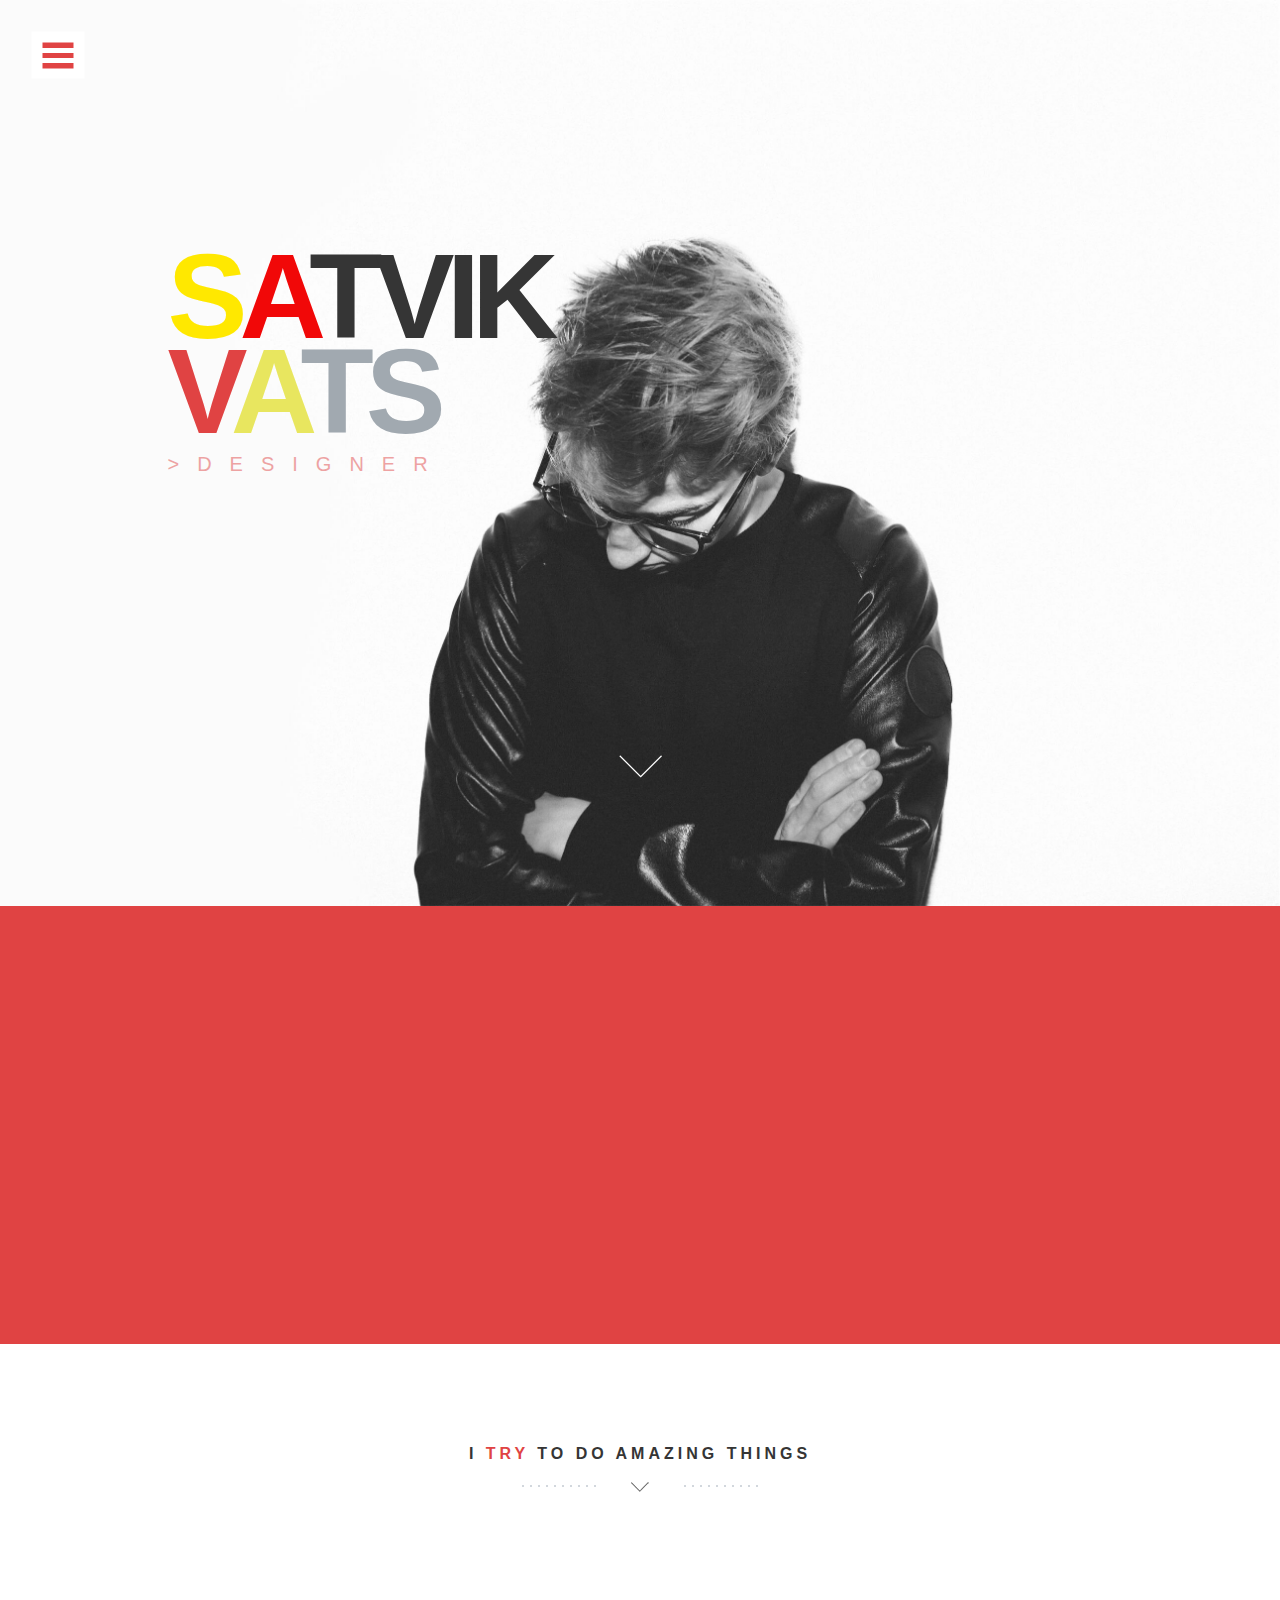
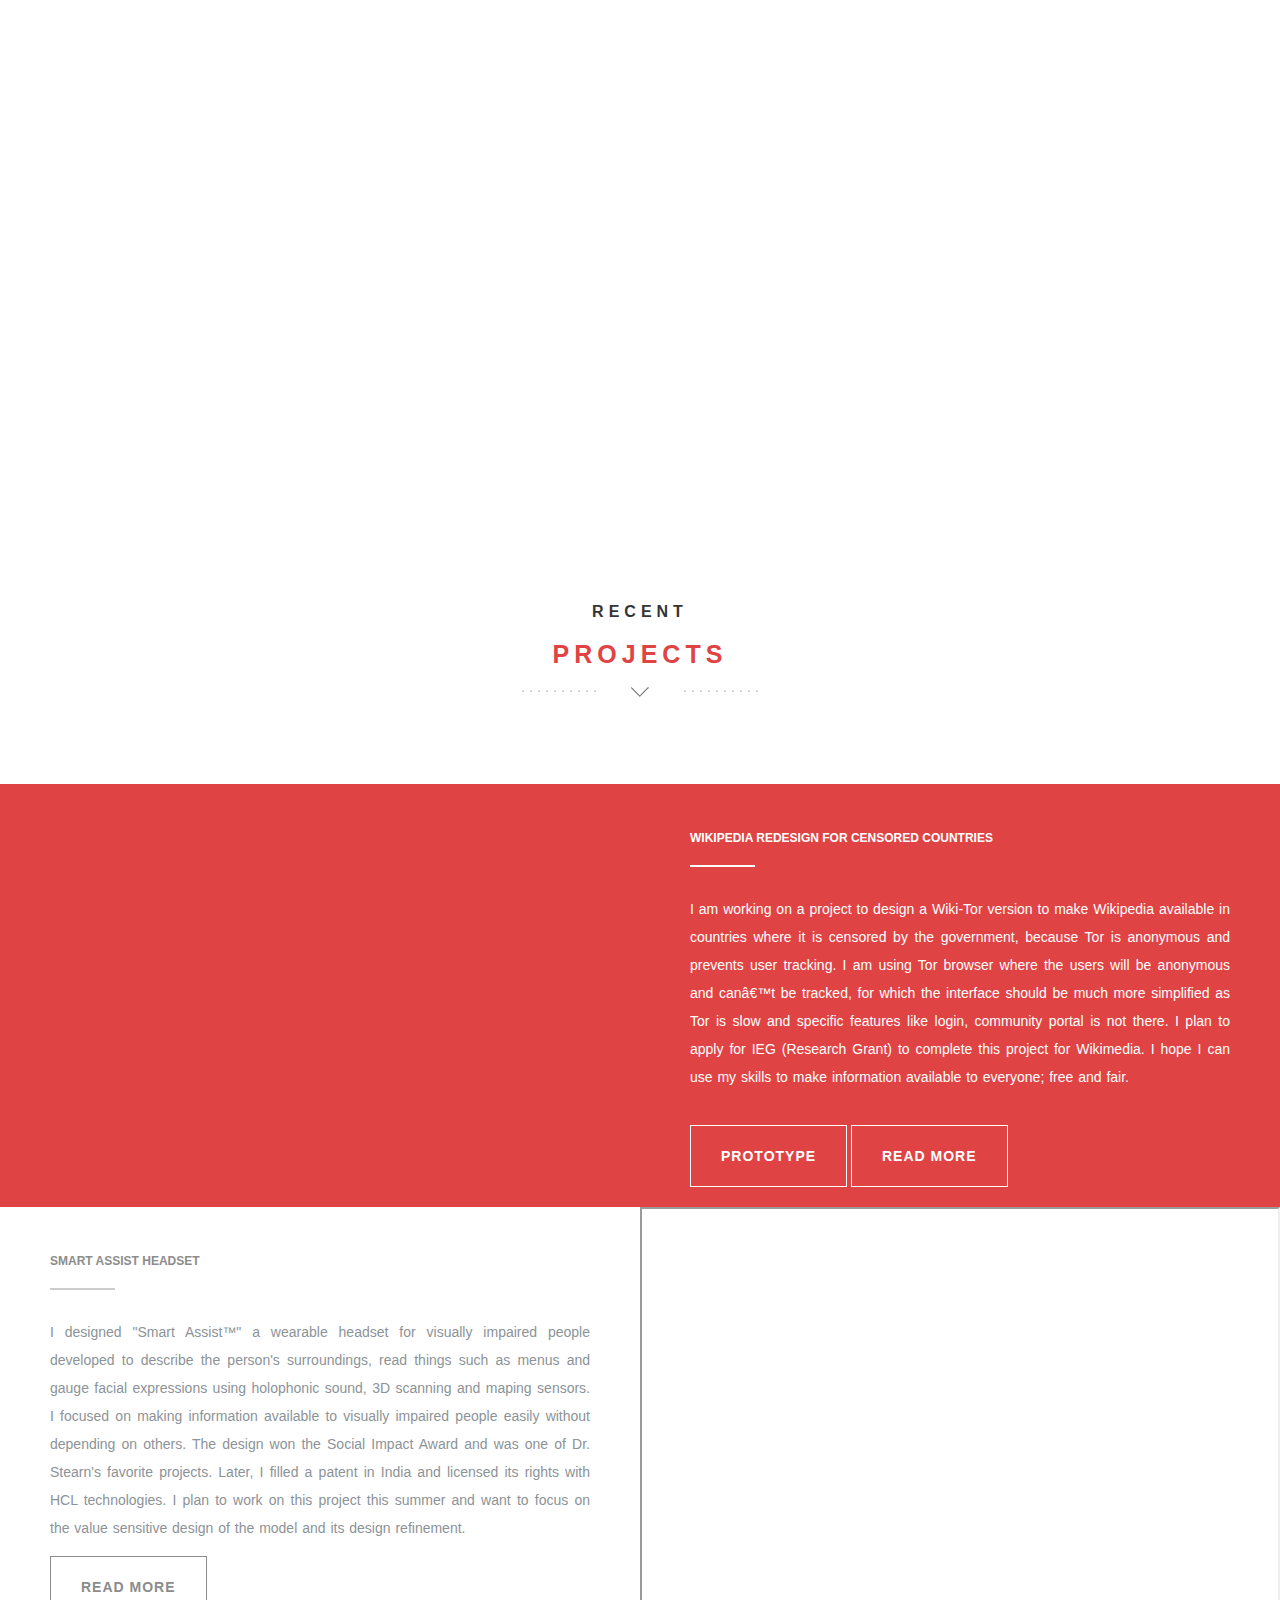
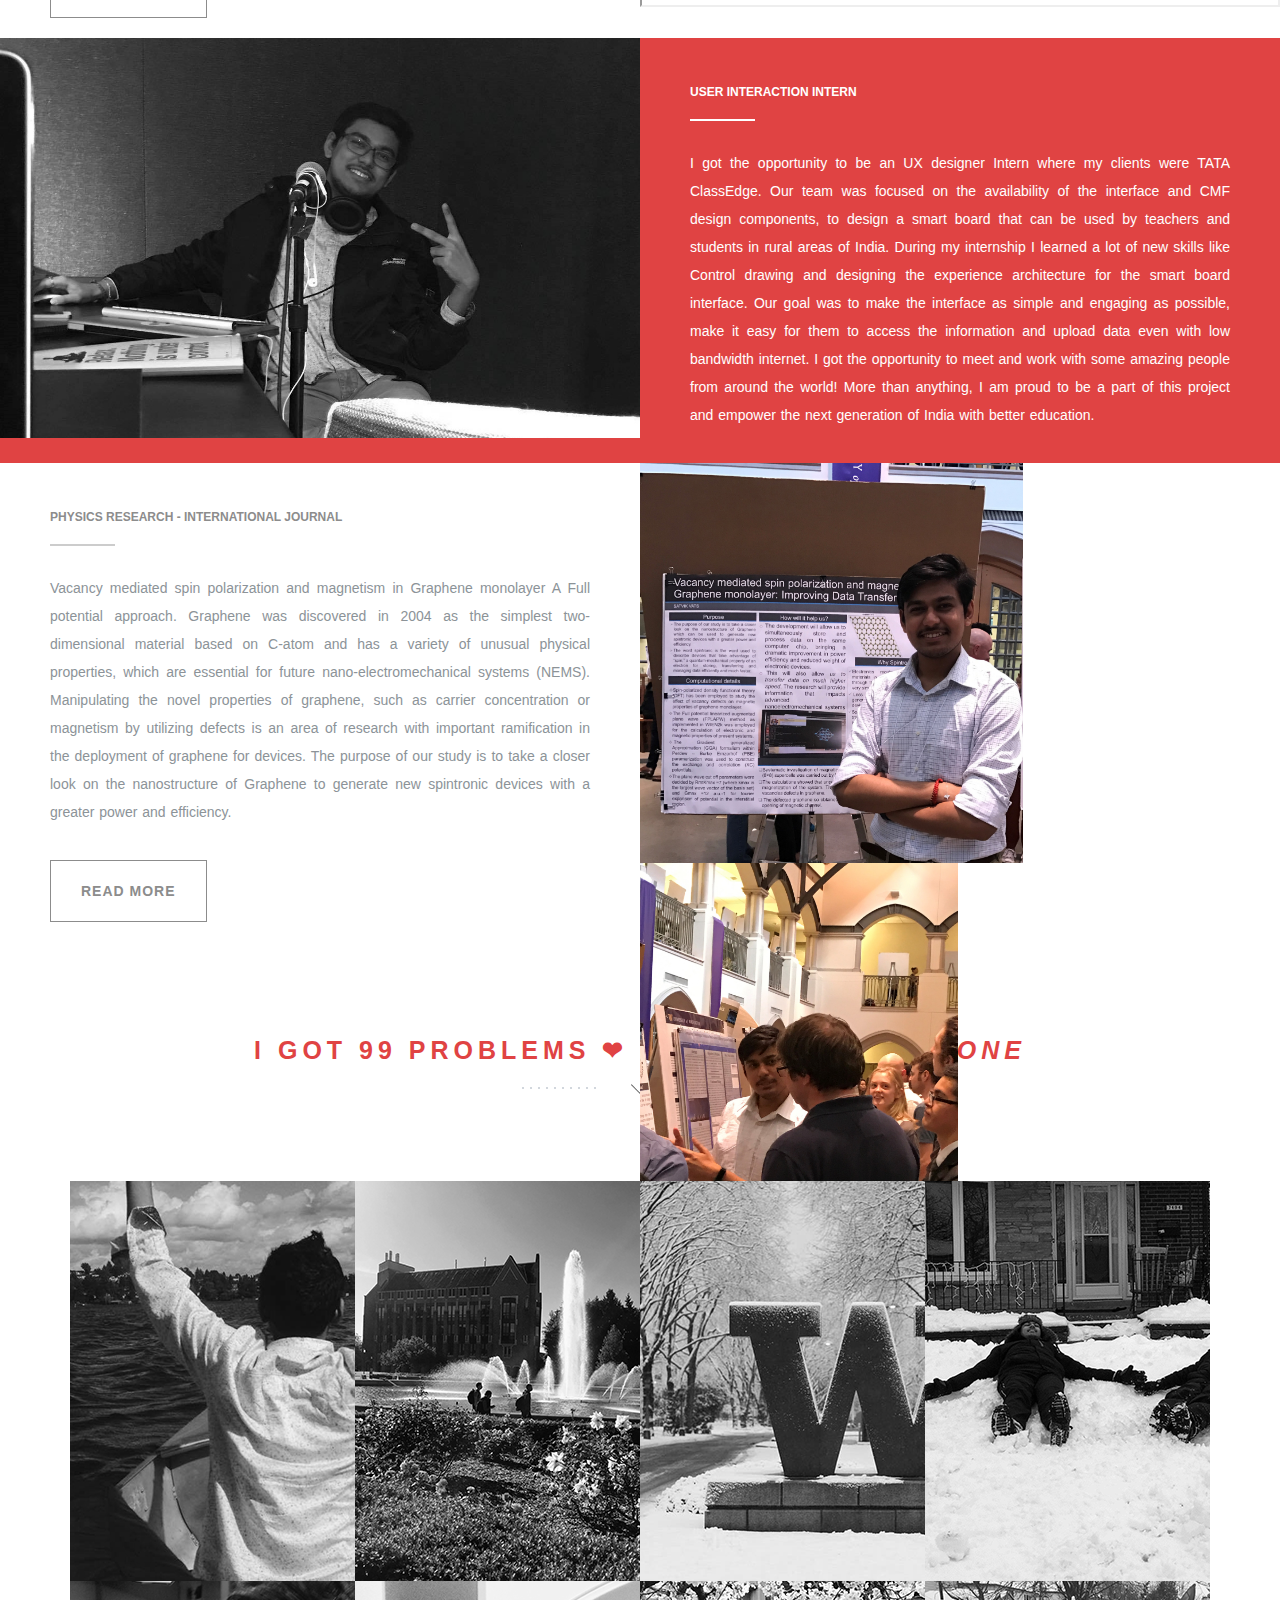
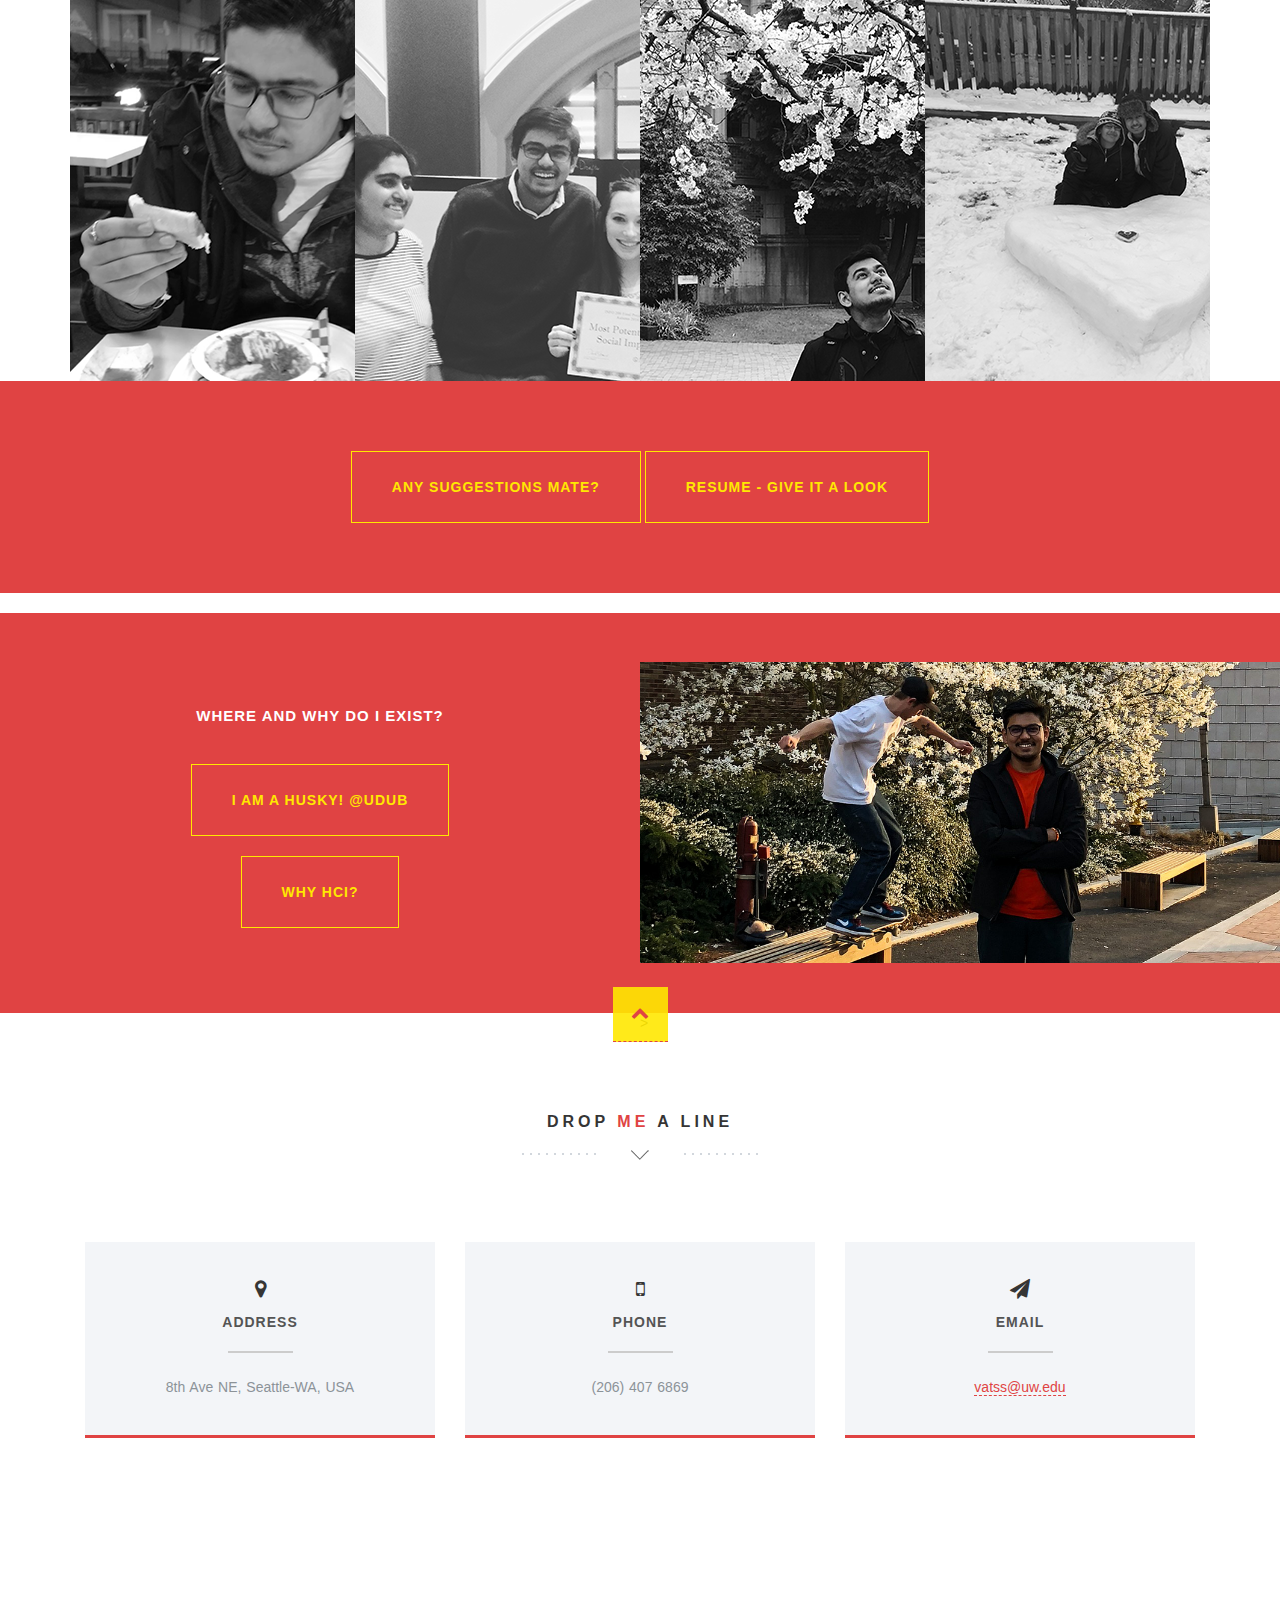
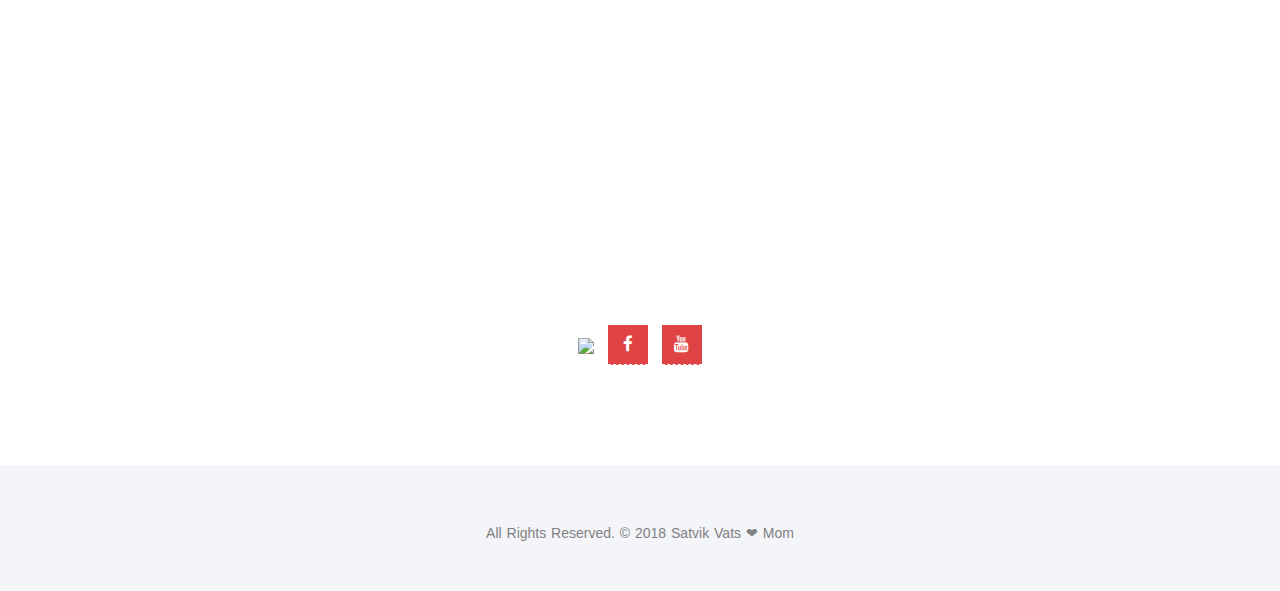
==== index.html @ e377a3a4 "Adding (1)" ====
﻿<!DOCTYPE html>
<html lang="en">
  <head>
    <meta charset="utf-8">
    <meta http-equiv="X-UA-Compatible" content="IE=edge">
    <meta name="viewport" content="width=device-width, initial-scale=1">
	<!-- Website Title -->
    <title>Satvik Vats :)</title>
    <!-- Bootstrap -->
    <link href="assets/bootstrap/css/bootstrap.min.css" rel="stylesheet">
	<!-- Font-Awesome -->
    <link href="assets/font-awesome/css/font-awesome.min.css" rel="stylesheet">
	<!-- Lightbox -->
	<link href="assets/lightbox/css/lightbox.css" rel="stylesheet">
    <!-- Text Rotator-->
	<link href="assets/textrotator/simpletextrotator.css" rel="stylesheet">
	<!-- FlexSlider -->
    <link href="assets/flexslider/flexslider.css" rel="stylesheet">
	<!-- Theme Style -->
    <link href="css/style.css" rel="stylesheet">
	<!-- Animations -->
    <link href="css/animate.css" rel="stylesheet">
	<!-- Custom Favicon -->
	 <link href="img/favicon.ico" rel="shortcut icon" type="image/x-icon" />
    <!-- HTML5 Shim and Respond.js IE8 support of HTML5 elements and media queries -->
    <!-- WARNING: Respond.js doesn't work if you view the page via file:// -->
    <!--[if lt IE 9]>
    <script src="assets/html5shiv/html5shiv.js"></script>
    <script src="assets/respond/respond.min.js"></script>
    <![endif]-->
  </head>
    <body id="top">

      <!-- ****************************** Preloader ************************** -->
      <div id="preloader"></div>


	  	<!-- ==========================
        HEADER SECTION 
        =========================== -->
        <header id="home">
		    <!-- creative menu -->
            <div class="container-fluid">
              <div class="row">
                <div class="menu-wrap">
				<nav class="menu">
				    <!-- Menu Links -->
					<div class="icon-list">
						<a href="index.html#home"><i class="fa fa-fw fa-home"></i><span>Home</span></a>
						<a href="index.html#about"><i class="fa fa-fw fa-quote-left"></i><span>About</span></a>
						<a href="index.html#service"><i class="fa fa-fw fa-picture-o"></i><span>Portfolio</span></a>
						<a href="index.html#portfolio"><i class="fa fa-fw fa-globe"></i><span>Connect</span></a>
						<a href="https://bigfeed.wordpress.com/"><i class="fa fa-fw fa-rss"></i><span>Blog</span></a>
						<a href="index.html#contact"><i class="fa fa-fw fa-envelope-o"></i><span>Contact</span></a>
					</div>
				</nav>
			    </div>
			    <button class="menu-button" id="open-button"></button><!-- menu button -->
              </div><!--/row-->
            </div><!--/container-->
		  <!-- Header Image -->
          <section class="hero" id="hero">
            <div class="container">
			  <!-- Slider Button (don't edit!)-->
              <div class="row">
                <div class="col-md-12 text-right navicon">
                  <a id="nav-toggle" class="nav_slide_button" href="index.html#"><span></span></a>
                </div>
              </div>
			  <!-- HEADER HEADLINE -->
              <div class="row">
                <div class="col-md-8 col-md-offset-1 inner">
                  <h1 class="animated fadeInDown">
                    <span style="color:#FFE800">s</span><span style="color:#F10808;">A</span>tvik<br/>
                    <span><span style="color:#E04343;">v</span><span style="color:#E8E65F">a</span>ts</span>
                  </h1><!-- Title -->
                  <h3 class="animated fadeInUp delay-05s"><span class="rotate">>Designer, researcher, Developer, story teller,Innovator<</span></h3><!-- Text Rotator -->
                </div>
              </div>
			  <!-- Learn More Button -->
              <div class="row">
                <div class="col-md-6 col-md-offset-3 text-center">
                  <a href="index.html#about" class="scrollto wow fadeInUp delay-5s ">
                  <p>&nbsp;&nbsp;</p>
                  <p><br>
                  </p>
                  <p class="scrollto--arrow"><img src="img/scroll-down.png" alt="scroll down arrow"></p>
			        </a>
                </div>
              </div>
            </div>
          </section>
		  <!-- Header Image End -->
        </header>
		<!-- ==========================
        HEADER SECTION END  
        =========================== -->
		
		
		
		
		<!-- ==========================
        ABOUT SECTION  
        =========================== -->
        <section class="intro text-center section-padding color-bg" id="about">
          <div class="container">
		    <!-- WELCOME TEXT -->
            <div class="row">
              <div class="col-md-8 col-md-offset-2 wp1 col-lg-10 col-lg-offset-1">
                <h1 class="arrow">A little <span>about</span> me</h1><!-- Headline -->
				<!-- about / welcome text -->
				<p>Woo! I am a Sophomore at University Of Washington, Seattle. 
				  Five years down the line I see myself as an Innovator, entrepreneur and a popularizer of Science. 
				  I love listening to music and playing some badmintton (I am pretty good at it). I love to do team research, I have been part of many researches, out of which one of them got published in an International Journal. I am always in for intellectual discussions and would love to connect with people having similar or diverse interests. This site showcases some of my work.<br>
				  <strong> I love what I do </strong><em>and that makes all the difference!</em></p>
              </div>
            </div>
          </div>
        </section>




<!-- ==========================
        SERVICE SECTION 
        =========================== -->
        <section class="features text-center section-padding" id="service">
          <div class="container">
        <!-- Headline -->
            <div class="row">
              <div class="col-md-12">
                <h1 class="arrow">I <span>try</span> to do amazing things</h1>
              </div>
            </div>
            <div class="row">
              <div class="col-md-12">
          <div class="services">
          <!-- Service Box 1 -->
                  <div class="col-md-4 wp2 item">
                    <div class="icon">
                      <i class="fa fa-camera"></i><!-- Icon -->
                    </div>
                    <h2>Video making</h2><!-- Title -->
                    <p>Video Prototyping can be a very powerful tool to communicate a design. I have had multiple opportunities where I had to make a design video prototype, and have always helped me refine my design to my audience. Great skill to have.  
                    </p><!-- Description -->
                  </div>
          <!-- Service Box 2 -->
                  <div class="col-md-4 wp2 item delay-05s">
                    <div class="icon">
                      <i class="fa fa-desktop"></i><!-- Icon -->
                    </div>
                    <h2>UX Designer</h2><!-- Title -->
                    <p>Uff I just love what I do! Finding design solutions to problems using user research, testing and brainstroming thrills me! I am always excited to learn, from solving Wikipedia censorship to navigation for blinds using holophonic sounds, never felt better! </p><!-- Description -->
                  </div>
          <!-- Service Box 3 -->
                  <div class="col-md-4 wp2 item delay-1s">
                    <div class="icon">
                      <i class="fa fa-cubes"></i><!-- Icon -->
                    </div>
                    <h2>Design Integration </h2><!-- Title -->
                    <p align="justify">Design is a great tool to impact people. How use of A.I., deep learning and 3D printing with design can make earth a better place to live, facinates me! I want to learn more about these and shorten the list of problems I want to solve before dying.</p><!-- Description -->
                  </div>
          </div>
                  <div class="clearfix"></div>
              </div>
            </div>
          </div>
        </section>

		 
	  <section class="swag text-center">
          <div class="container">
		    <!-- Headline -->
            <div class="row">
              <h1 class="arrow">
                Recent <span>Projects</span>
              </h1>
            </div>
          </div>
    </section>



		<div class="container-fluid">
		    <!-- Project 1 -->
			<div  class="row color-bg">
				<div class="col-md-6 nopadding features-intro-img">
					<div class="about-image" ><video muted loop  autoplay  height="100%" > <source src="img/wiki.mp4" type="video/mp4"></video></div><!-- about image 1 -->
				</div>
				<div class="col-md-6 about-text">
					<h6>Wikipedia Redesign for censored countries </h6><!-- headline-->
					<p align="justify">I am working on a project to design a Wiki-Tor version to make Wikipedia available in countries where it is censored by the government, because Tor is anonymous and prevents user tracking. I am using Tor browser where the users will be anonymous and canâ€™t be tracked, for which the interface should be much more simplified as Tor is slow and specific features like login, community portal is not there. I plan to apply for IEG (Research Grant) to complete this project for Wikimedia. I hope I can use my skills to make information available to everyone; free and fair.</p><br><!-- About Text 1 -->
					<a href="wikitor/main page.html" class="weight-outline-btn">Prototype</a> 
					<a href="https://drive.google.com/drive/folders/1TGAlTGHDCZCaHjWi55ymCuBRqAaMczJ_?usp=sharing" class="weight-outline-btn">Read more</a><!-- read more button  -->			
				</div>
			</div>
			<!-- Project 2 -->
			<div class="row">
				<div class="col-md-6 about-text">
					<h6>Smart Assist Headset</h6><!-- Headline -->
					<p align="justify">I designed "Smart Assist™" a wearable headset for visually impaired people developed to describe the person's surroundings, read things such as menus and gauge facial expressions using holophonic sound, 3D scanning and maping sensors. I focused on making information available to visually impaired people easily without depending on others. The design won the Social Impact Award and was one of Dr. Stearn's favorite projects. Later, I filled a patent in India and licensed its rights with HCL technologies. I plan to work on this project this summer and want to focus on the value sensitive design of the model and its design refinement.</p>
					<!-- About Text 2 -->
					<a href="https://drive.google.com/drive/folders/19-2X5JiO1RwKEji4U82kMpAUZ-63HHlb?usp=sharing" class="weight-outline-btn">Read more</a>	<!-- read more button  -->				
				</div>
				<div class="col-md-6 nopadding features-intro-img">
					<div class="about-image" ><iframe seamless src="https://drive.google.com/file/d/0B8bHkvUaVtX4N2FjeWpDbnJaUWM/preview" height="100%" width="100%"></iframe></div><!-- about image 2 -->
				</div>
			</div>
			<!-- Project 3 -->
			<div class="row color-bg">
				<div class="col-md-6 nopadding features-intro-img">
					<div class="about-image" style="background-image:url(img/intern.jpg)"></div><!-- about image 3 -->
				</div>
				<div class="col-md-6 about-text">
					<h6>User interaction Intern </h6><!-- Headline-->
					<p align="justify">I got the opportunity to be an UX designer Intern where my clients were TATA ClassEdge. Our team was focused on the availability of the interface and CMF design components, to design a smart board that can be used by teachers and students in rural areas of India. During my internship I learned a lot of new skills like Control drawing and designing the experience architecture for the smart board interface. Our goal was to make the interface as simple and engaging as possible, make it easy for them to access the information and upload data even with low bandwidth internet. I got the opportunity to meet and work with some amazing people from around the world! More than anything, I am proud to be a part of this project and empower the next generation of India with better education. </p><!-- About Text 3 -->
				</div>
			</div>
			<!-- Project 4--> 
			<div class="row">
				<div class="col-md-6 about-text">
					<h6>Physics research - international journal</h6><!-- Headline-->
					<p align="justify">Vacancy mediated spin polarization and magnetism in Graphene monolayer A Full potential approach. Graphene was discovered in 2004 as the simplest
						two-dimensional material based on C-atom and has a variety of unusual physical properties, which are essential for future nano-electromechanical systems (NEMS). Manipulating the novel properties of graphene, such as carrier concentration or magnetism by utilizing defects is an area of research with important ramification in the deployment of graphene for devices. The purpose of our study is to take a closer look on the nanostructure of Graphene to generate new spintronic devices with a greater power and efficiency. </p><br><!-- About Text 2 -->
					<a href="http://appslett.com/Abstract.aspx?ArticleId=46" class="weight-outline-btn">Read more</a>	<!-- read more button  -->				
				</div>
				<div class="col-md-6 nopadding features-intro-img">
					<div class="about-image" ><img src="img/research1.jpg" height="100%" ><img src="img/research2.jpg" height="100%" ></div>
					<!-- about image 2 -->
				</div>
			</div>	
		</div>
		<!-- ==========================
        ABOUT SECTION END
        =========================== -->	

		
		
		
		<!-- ==========================
        PORTFOLIO SECTION
    =========================== -->
        <section class="swag text-center" id="portfolio">
          <div class="container">
		    <!-- Headline -->
            <div class="row">
              <h1 class="arrow">
			    <span><strong>  I got 99 Problems ❤</strong><em> but design ain't one</em></span>
              </h1>
            </div>
          </div>
        </section>

        <div class="container">
          <div class="row row-offset-0">
  				 
          <!-- PORTFOLIO ITEM 1 -->
          <div class="col-md-3 col-sm-6">
              <div class="overlay-effect effects clearfix">
                  <div class="img">
                      <a href="img/portfolio/satvik lake.jpg" data-lightbox="roadtrip" title="Life is too beautiful to waste on sleeping"><img class="grayscale" src="img/portfolio/satvik lake small.png" alt="Portfolio Item"  ></a>
                  </div>
              </div>
          </div>
  	    <!-- PORTFOLIO ITEM END -->
  	
  	    <!-- PORTFOLIO ITEM 2 -->
          <div class="col-md-3 col-sm-6">
              <div class="overlay-effect effects clearfix">
                  <div class="img">
                      <a href="img/portfolio/portfolio-02-large.jpg" data-lightbox="roadtrip" title="UW - Drumheller fountain"><img class="grayscale" src="img/portfolio/portfolio-02-thumbnail.png" alt="Portfolio Item"></a>
                  </div>
              </div>
          </div>
  	    <!-- PORTFOLIO ITEM END -->
  					
  		<!-- PORTFOLIO ITEM 3 -->
          <div class="col-md-3 col-sm-6">
              <div class="overlay-effect effects clearfix">
                  <div class="img">
                      <a href="img/portfolio/W.jpg" data-lightbox="roadtrip" title="University Of Washington, Seattle"><img class="grayscale" src="img/portfolio/W thumb.png" alt="Portfolio Item"></a>
                  </div>
              </div>
          </div>
  	    <!-- PORTFOLIO ITEM END -->
  					
  		<!-- PORTFOLIO ITEM 4 -->
          <div class="col-md-3 col-sm-6 ">
              <div class="overlay-effect effects clearfix">
                  <div class="img">
                      <a href="img/portfolio/canada animation.gif" data-lightbox="roadtrip" title="My cousin brother is way cool than Toronto!"><img class="grayscale" src="img/portfolio/canada animation.png" alt="Portfolio Item"></a>
                  </div>
              </div>
          </div>
  	    <!-- PORTFOLIO ITEM END -->
  	             
          <!-- PORTFOLIO ITEM 5 -->
          <div class="col-md-3 col-sm-6 ">
              <div class="overlay-effect effects clearfix">
                  <div class="img">
                      <a href="img/portfolio/chaat house.gif" data-lightbox="roadtrip" title="Love food ❤"><img class="grayscale" src="img/portfolio/chaat house thumb.png" alt="Portfolio Item"></a>
                  </div>
              </div>
          </div>
  	    <!-- PORTFOLIO ITEM END -->
  	
  	    <!-- PORTFOLIO ITEM 6 -->
          <div class="col-md-3 col-sm-6">
              <div class="overlay-effect effects clearfix">
                  <div class="img">
                      <a href="img/portfolio/team info.JPG" data-lightbox="roadtrip" title="Great pitch we made - and we Won; of course!"><img class="grayscale" src="img/portfolio/team.png" alt="Portfolio Item"></a>
                  </div>
              </div>
          </div>
  	    <!-- PORTFOLIO ITEM END -->
  					
  		<!-- PORTFOLIO ITEM 7 -->
          <div class="col-md-3 col-sm-6">
              <div class="overlay-effect effects clearfix">
                  <div class="img">
                      <a href="img/portfolio/vision.jpg" data-lightbox="roadtrip" title="GOD's Plan: Someone watching this shit close aye!"><img class="grayscale" src="img/portfolio/vision thumb.png" alt="Portfolio Item"></a>
                  </div>
              </div>
          </div>
  	    <!-- PORTFOLIO ITEM END -->
  					
  		<!-- PORTFOLIO ITEM 8 -->
          <div class="col-md-3 col-sm-6">
              <div class="overlay-effect effects clearfix">
                  <div class="img">
                      <a href="img/portfolio/heart.jpg" data-lightbox="roadtrip" title="Is that a heart? - it's for you."><img class="grayscale" src="img/portfolio/heart thumb.png" alt="Portfolio Item"></a>
                  </div>
              </div>
          </div>
  	    <!-- PORTFOLIO ITEM END -->
        </div><!--/row-->
      </div><!--/.container-->
		<!-- ==========================
        PORTFOLIO SECTION END
        =========================== -->
			


			
		<!-- ==========================
        CUSTOM SPACERs
        =========================== -->
		<div class="spacer-cta text-center">
          <div class="container">
            <div class="row">
              <div class="col-md-12">
                <a href="https://docs.google.com/forms/d/e/1FAIpQLSdxwBUKw6kqJag3IEQVYBkLFxJCgSCKAq2zx1g15Tx6WCkiBg/viewform?usp=sf_link" class="outline-btn">Any suggestions mate? </a>
                <a href="https://1drv.ms/b/s!ApIEjfjINpH5nwMf_AC8kKWfofH0" class="outline-btn">resume - give it a look </a>
              </div>
            </div>
          </div>
        </div>
			<br> 
		<!-- ==========================
        CUSTOM SPACER END
        =========================== -->
		
		

      <!--==========================
        BLOG SECTION 
        =========================== -->
   <!--<section class="text-center section-padding" id="blog">
          <div class="container">
       
        <div class="row">
              <div class="col-md-12">
                <h1 class="arrow">My <span>little</span> blog</h1>
              </div>
            </div><br><br>
      
      
            <div class="row">
              <div id="blogSlider">
                <ul class="slides">
                  <li>
           
                    <div class="col-md-4 wp4">
                      <div class="overlay-effect effects clearfix">
                        <div class="img">
                          <img src="img/blog1.jpg" class="grayscale" alt="Blog Item">
                        </div>
                      </div>
            <br>
                      <h2>Creative Minds</h2>
                      <p>Lorem ipsum dolor sit amet, consectetur adipiscing elit. Nunc ultricies nulla non metus pulvinar imperdiet. Praesent non adipiscing libero.</p>
                    </div>
          
                    <div class="col-md-4 wp4 delay-05s">
                      <div class="overlay-effect effects clearfix">
                        <div class="img">
                          <img src="img/blog2.jpg" class="grayscale" alt="Blog Item">
                        </div>
                      </div>
            <br>
                      <h2>Creative Hearts</h2>
                      <p>Lorem ipsum dolor sit amet, consectetur adipiscing elit. Nunc ultricies nulla non metus pulvinar imperdiet. Praesent non adipiscing libero.</p>
                    </div>
          
                    <div class="col-md-4 wp4 delay-1s">
                      <div class="overlay-effect effects clearfix">
                        <div class="img">
                          <img src="img/blog3.jpg"  class="grayscale" alt="Blog Item">
                        </div>
                      </div>
            <br>
                      <h2>Creative Ideas</h2>
                      <p>Lorem ipsum dolor sit amet, consectetur adipiscing elit. Nunc ultricies nulla non metus pulvinar imperdiet. Praesent non adipiscing libero.</p>
                    </div>
                  </li>
                  <li>
            
                    <div class="col-md-4 wp4">
                      <div class="overlay-effect effects clearfix">
                        <div class="img">
                          <img src="img/blog1.jpg" class="grayscale" alt="Blog Item">
                        </div>
                      </div>
            <br>
                      <h2>Creative Minds</h2>
                      <p>Lorem ipsum dolor sit amet, consectetur adipiscing elit. Nunc ultricies nulla non metus pulvinar imperdiet. Praesent non adipiscing libero.</p>
                    </div>
          
                    <div class="col-md-4 wp4 delay-05s">
                      <div class="overlay-effect effects clearfix">
                        <div class="img">
                          <img src="img/blog2.jpg" class="grayscale" alt="Blog Item">
                        </div>
                      </div>
            <br>
                      <h2>Creative Hearts</h2>
                      <p>Lorem ipsum dolor sit amet, consectetur adipiscing elit. Nunc ultricies nulla non metus pulvinar imperdiet. Praesent non adipiscing libero.</p>
                    </div>
         
                    <div class="col-md-4 wp4 delay-1s">
                      <div class="overlay-effect effects clearfix">
                        <div class="img">
                          <img src="img/blog3.jpg" class="grayscale" alt="Blog Item">
                        </div>
                      </div>
            <br>
                      <h2>Creative Ideas</h2>
                      <p>Lorem ipsum dolor sit amet, consectetur adipiscing elit. Nunc ultricies nulla non metus pulvinar imperdiet. Praesent non adipiscing libero.</p>
                    </div>
                  </li>
                </ul>
              </div>
            </div>
          </div>
        </section>  -->
    <!-- ==========================
        BLOG SECTION END
        =========================== -->
    
        
		
		<!-- ==========================
        CLIENT SECTION 
        =========================== -->
	
		<!-- ==========================
        CLIENTS SECTION END
        =========================== -->
		
		
		
		
		
		<!-- ==========================
        NEWSLETTER SECTION 
        =========================== -->
        <section>
		<div class="container-fluid">
				<div class="row color-bg">
				    <div class="col-md-6 nopadding subscribe text-center">
					 <h1><span>Where and why do I exist?</span></h1><!-- Heading -->
					  <a href="http://www.washington.edu/about/" class="outline-btn">I am a husky! @UDub</a><br>  
                      <br><a href="https://drive.google.com/file/d/1WtAYYTLGuxkdhFMvGcoPelyqizNn4AVL/view?usp=sharing" class="outline-btn">Why hci?</a>   
					</div>
					<div class="col-md-6 nopadding features-intro-img">
						 <div class="about-image" ><img src="img/satvik spring.png" style='height: 100%; width: 100%; object-fit: contain'/>></div><!-- Right Image -->
					</div>
				</div>
			</div>
        </section>
		<!-- ==========================
        NEWSLETTER SECTION END
        =========================== -->

		
		
		<!-- ==========================
        CONTACT SECTION
        =========================== -->
        <section class="text-center section-padding contact-wrap" id="contact">
		  <!-- To Top Button -->
          <a href="index.html#top" class="up-btn"><i class="fa fa-chevron-up"></i></a>
          <div class="container">
		    <!-- Headline -->
            <div class="row">
              <div class="col-md-12">
                <h1 class="arrow">Drop <span>me</span> a line</h1>
              </div>
            </div>
            <div class="row contact-details">
			  <!-- Adress Box -->
              <div class="col-md-4">
                <div class="dark-box box-hover">
                  <h2><i class="fa fa-map-marker"></i><span>Address</span></h2>
                  <p>8th Ave NE, Seattle-WA, USA</p>
                </div>
              </div>
			  <!-- Phone Number Box -->
              <div class="col-md-4">
                <div class="dark-box box-hover">
                  <h2><i class="fa fa-mobile"></i><span>Phone</span></h2>
                  <p>(206) 407 6869</p>
                </div>
              </div>
			  <!-- E-Mail Box -->
              <div class="col-md-4">
                <div class="dark-box box-hover">
                  <h2><i class="fa fa-paper-plane"></i><span>Email</span></h2>
                  <p><a href="index.html#">vatss@uw.edu</a></p>
                </div>
              </div>
            </div>
			<div class="row">
			  <!-- Google Maps (Change your Settings below) -->
			  <div class="col-md-6">
			    <div id="googlemaps" style="width:550px;height:400px"></div>
			  </div>
			  <!-- Contact Form -->
				
			
			  <div class="col-md-6 contact">
			    <iframe src="https://docs.google.com/forms/d/e/1FAIpQLSdxwBUKw6kqJag3IEQVYBkLFxJCgSCKAq2zx1g15Tx6WCkiBg/viewform?embedded=true" width="700" height="400" frameborder="0" marginheight="0" marginwidth="0">Loading...</iframe>
			  </div>
			</div>
			<br>
			<!-- Social Buttons - use font-awesome, past in what you want -->
            <div class="row">
              <div class="col-md-12">
                <ul class="social-buttons">
                  <li><a href="https://www.linkedin.com/in/satvik-vats-omnamahshivaye/"><img src="https://png.icons8.com/color/50/e74c3c/linkedin.png"></a></li>
                   <li><a href="https://www.facebook.com/satvikvats.98" class="social-btn"><i class="fa fa-facebook"></i></a></li><!-- facebook -->
		<li><a href="https://www.youtube.com/watch?v=-gHojTO2Uz8" class="social-btn"><i class="fa fa-youtube"></i></a></li><!-- youtube -->
                </ul>
              </div>
            </div>
          </div>
        </section>
		<!-- ==========================
        CONTACT SECTION END
        =========================== -->
		
		
		
		<!-- ==========================
        FOOTER SECTION
        =========================== -->
        <footer>
          <div class="container">
            <div class="row">
              <div class="col-md-12 text-center">
                <p>All Rights Reserved. &copy; 2018 Satvik Vats ❤ Mom
              </div>
            </div>
          </div>
        </footer>
		<!-- ==========================
        FOOTER SECTION END
        =========================== -->		
		
		
    <!-- jQuery -->
    <script src="https://ajax.googleapis.com/ajax/libs/jquery/1.11.0/jquery.min.js"></script>
    <!-- SmoothScroll -->           
    <script type="text/javascript" src="assets/smoothscroll/smoothscroll.js"></script>
    <!-- Bootstrap -->
    <script src="assets/bootstrap/js/bootstrap.min.js"></script>
	<!-- Waypoints -->
	<script src="js/waypoints.min.js"></script>
    <!-- classie.js -->
	<script src="js/classie.js"></script>
    <!-- FlexSlider -->
    <script src="assets/flexslider/jquery.flexslider.js"></script>
	<!-- Modernizr -->
    <script src="js/modernizr.js"></script>
	<!-- Text Rotator -->
	<script src="assets/textrotator/jquery.simple-text-rotator.js"></script>
	<!-- Lightbox.js -->
    <script src="assets/lightbox/js/lightbox.min.js"></script>
    <!-- Google Maps --> 
    <script type="text/javascript" src="https://maps.googleapis.com/maps/api/js?key=AIzaSyDeKBBPJTG3v5w3cNPAgM6ZsJiPyL1mP_o&amp;sensor=false"></script>
	<!-- Theme JavaScript Core -->
	<script src="js/main.js"></script>
	<script src="js/script.js"></script>

	<!-- GOOGLE MAPS DATA -->
    <script type="text/javascript">
    // When the window has finished loading create our google map below
        google.maps.event.addDomListener(window, 'load', init);
    
        function init() {
            // Basic options for a simple Google Map
            // For more options see: https://developers.google.com/maps/documentation/javascript/reference#MapOptions
            var mapOptions = {
                // How zoomed in you want the map to start at (always required)
                zoom: 14,
                
                scrollwheel: true,

                // The latitude and longitude to center the map (always required)
                center: new google.maps.LatLng(47.656488, -122.319698), // Seattle 

                // How you would like to style the map. 
                // This is where you would paste any style found on Snazzy Maps.
                styles: [	{		featureType:'water',		stylers:[{color:'#F2F2F2'},{visibility:'on'}]	},{		featureType:'landscape',		stylers:[{color:'#FFFFFF'}]	},{		featureType:'road',		stylers:[{saturation:-100},{lightness:45}]	},{		featureType:'road.highway',		stylers:[{visibility:'simplified'}]	},{		featureType:'road.arterial',		elementType:'labels.icon',		stylers:[{visibility:'off'}]	},{		featureType:'administrative',		elementType:'labels.text.fill',		stylers:[{color:'#ADADAD'}]	},{		featureType:'transit',		stylers:[{visibility:'on'}]	},{		featureType:'poi',		stylers:[{visibility:'on'}]	}]
            };

            // Get the HTML DOM element that will contain your map 
            // We are using a div with id="map" seen below in the <body>
            var mapElement = document.getElementById('googlemaps');
			

            // Create the Google Map using out element and options defined above
            var map = new google.maps.Map(mapElement, mapOptions);
        }
	
    </script>
	
	<!-- TEXT ROTATOR SETTINGS -->
    <script type="text/javascript">
    $(".rotate").textrotator({
      animation: "fade", // You can pick the way it animates when rotating through words. Options are dissolve (default), fade, flip, flipUp, flipCube, flipCubeUp and spin.
      separator: ",", // If you don't want commas to be the separator, you can define a new separator (|, &, * etc.) by yourself using this field.
      speed: 800 // How many milliseconds until the next word show.
    });
    </script>
	
    </body>
</html>
---- assets/textrotator/simpletextrotator.css ----
.rotating {
  display: inline-block;
  -webkit-transform-style: preserve-3d;
  -moz-transform-style: preserve-3d;
  -ms-transform-style: preserve-3d;
  -o-transform-style: preserve-3d;
  transform-style: preserve-3d;
  -webkit-transform: rotateX(0) rotateY(0) rotateZ(0);
  -moz-transform: rotateX(0) rotateY(0) rotateZ(0);
  -ms-transform: rotateX(0) rotateY(0) rotateZ(0);
  -o-transform: rotateX(0) rotateY(0) rotateZ(0);
  transform: rotateX(0) rotateY(0) rotateZ(0);
  -webkit-transition: 0.5s;
  -moz-transition: 0.5s;
  -ms-transition: 0.5s;
  -o-transition: 0.5s;
  transition: 0.5s;
  -webkit-transform-origin-x: 50%;
}

.rotating.flip {
  position: relative;
}

.rotating .front, .rotating .back {
  left: 0;
  top: 0;
  -webkit-backface-visibility: hidden;
  -moz-backface-visibility: hidden;
  -ms-backface-visibility: hidden;
  -o-backface-visibility: hidden;
  backface-visibility: hidden;
}

.rotating .front {
  position: absolute;
  display: inline-block;
  -webkit-transform: translate3d(0,0,1px);
  -moz-transform: translate3d(0,0,1px);
  -ms-transform: translate3d(0,0,1px);
  -o-transform: translate3d(0,0,1px);
  transform: translate3d(0,0,1px);
}

.rotating.flip .front {
  z-index: 1;
}

.rotating .back {
  display: block;
  opacity: 0;
}

.rotating.spin {
  -webkit-transform: rotate(360deg) scale(0);
  -moz-transform: rotate(360deg) scale(0);
  -ms-transform: rotate(360deg) scale(0);
  -o-transform: rotate(360deg) scale(0);
  transform: rotate(360deg) scale(0);
}



.rotating.flip .back {
  z-index: 2;
  display: block;
  opacity: 1;
  
  -webkit-transform: rotateY(180deg) translate3d(0,0,0);
  -moz-transform: rotateY(180deg) translate3d(0,0,0);
  -ms-transform: rotateY(180deg) translate3d(0,0,0);
  -o-transform: rotateY(180deg) translate3d(0,0,0);
  transform: rotateY(180deg) translate3d(0,0,0);
}

.rotating.flip.up .back {
  -webkit-transform: rotateX(180deg) translate3d(0,0,0);
  -moz-transform: rotateX(180deg) translate3d(0,0,0);
  -ms-transform: rotateX(180deg) translate3d(0,0,0);
  -o-transform: rotateX(180deg) translate3d(0,0,0);
  transform: rotateX(180deg) translate3d(0,0,0);
}

.rotating.flip.cube .front {
  -webkit-transform: translate3d(0,0,100px) scale(0.9,0.9);
  -moz-transform: translate3d(0,0,100px) scale(0.85,0.85);
  -ms-transform: translate3d(0,0,100px) scale(0.85,0.85);
  -o-transform: translate3d(0,0,100px) scale(0.85,0.85);
  transform: translate3d(0,0,100px) scale(0.85,0.85);
}

.rotating.flip.cube .back {
  -webkit-transform: rotateY(180deg) translate3d(0,0,100px) scale(0.9,0.9);
  -moz-transform: rotateY(180deg) translate3d(0,0,100px) scale(0.85,0.85);
  -ms-transform: rotateY(180deg) translate3d(0,0,100px) scale(0.85,0.85);
  -o-transform: rotateY(180deg) translate3d(0,0,100px) scale(0.85,0.85);
  transform: rotateY(180deg) translate3d(0,0,100px) scale(0.85,0.85);
}

.rotating.flip.cube.up .back {
  -webkit-transform: rotateX(180deg) translate3d(0,0,100px) scale(0.9,0.9);
  -moz-transform: rotateX(180deg) translate3d(0,0,100px) scale(0.85,0.85);
  -ms-transform: rotateX(180deg) translate3d(0,0,100px) scale(0.85,0.85);
  -o-transform: rotateX(180deg) translate3d(0,0,100px) scale(0.85,0.85);
  transform: rotateX(180deg) translate3d(0,0,100px) scale(0.85,0.85);
}
---- css/style.css ----
/*========================================================================*/



/* ///////////////////////////////////////////////////////////////////// 
// 03 - Preloader
/////////////////////////////////////////////////////////////////////*/

#preloader {
    position:fixed;
    left:0;
    top:0;
    z-index:99999999999;
    width:100%;
    height:100%;
    overflow:visible;
    background: #fff url('../img/preloader.gif') no-repeat center center;
}





/* ==========================================================================
	Global Styles
========================================================================== */
a {
	color: #E04343;
	-webkit-transition:all 0.5s;
	-moz-transition:all 0.5s;
	-o-transition:all 0.5s;
	transition:all 0.5s;
	border-bottom: 1px dashed;
	outline:none!important;
}
a:hover,a:focus,a:active {
	color:#0D0D0D;
	text-decoration:none;
	outline:none!important;
}
p {
	color:#8c9398;
	word-spacing:1px;
	line-height:25px;
	font-size:14px;
}
h2 {
	font-size:15px;
	color:#353535!important;
	text-transform:uppercase;
	font-weight:bold;
}
h2::after {
	content:" ";
	border:solid 1px #CCCCCC;
	display:block;
	width:65px;
	margin:20px auto;
}
h6 {
	font-size:15px;
	color:#8c8c8c;
	text-transform:uppercase;
	font-weight:bold;
}
h6::after {
	content:" ";
	border:solid 1px #CCCCCC;
	display:block;
	width:65px;
	margin-top: 20px;
}
/* ==========================================================================HTML5 display definitions========================================================================== */
article,aside,details,figcaption,figure,footer,header,hgroup,nav,section,summary {
	display:block;
}
audio,canvas,video {
	display:inline-block;
	*display:inline;
	*zoom: 1;
}
* Remove excess height in iOS 5 devices. */
audio:not([controls]) {
	display:none;
	height:0;
}
[hidden] {
	display: none;
}
/* ==========================================================================Base========================================================================== */
html {
	font-size:100%;
	-webkit-text-size-adjust:100%;
	-ms-text-size-adjust:100%;
}
html,html a {
	-webkit-font-smoothing:antialiased;
	text-shadow:1px 1px 1px rgba(0,0,0,0.004);
}
html,button,input,select,textarea {
	font-family:'Varela Round',sans-serif;
}
body {
	margin:0;
	font-family: 'Open Sans',sans-serif;
}
/* ==========================================================================Links========================================================================== */
a:focus {
	outline:thin dotted;
}
a:active,a:hover {
	outline: 0;
}
/* ==========================================================================Typography========================================================================== */
@import url(http://fonts.googleapis.com/css?family=Open+Sans:300,400);
h1 {
	font-size:2em;
	margin:0.67em 0;
	color:#353535;
}
h2 {
	font-size:1.5em;
	margin:0.83em 0;
}
h3 {
	font-size:1.17em;
	margin:1em 0;
}
h4 {
	font-size:1em;
	margin:1.33em 0;
}
h5 {
	font-size:0.83em;
	margin:1.67em 0;
}
h6 {
	font-size: 12px;
	margin:2.33em 0;
}
abbr[title] {
	border-bottom:1px dotted;
}
b,strong {
	font-weight:bold;
}
blockquote {
	margin:0em 55px;
	border-left:4px solid #CCCCCC;
}
dfn {
	font-style:italic;
}
mark {
	background:#ff0;
	color:#000;
}
p,pre {
	margin:1em 0;
}
code,kbd,pre,samp {
	font-family:monospace,serif;
	_font-family:'courier new',monospace;
	font-size:1em;
}
pre {
	white-space:pre;
	white-space:pre-wrap;
	word-wrap:break-word;
}
q {
	quotes:none;
}
q:before,q:after {
	content:'';
	content:none;
}
small {
	font-size:75%;
}
sub,sup {
	font-size:75%;
	line-height:0;
	position:relative;
	vertical-align:baseline;
}
sup {
	top:-0.5em;
}
sub {
	bottom:-0.25em;
}
p {
	font-size: 14px;
	font-weight:100;
	line-height: 28px!important;
}
/* ==========================================================================Lists========================================================================== */
dl,menu,ol,ul {
	margin:1em 0;
}
dd {
	margin:0 0 0 40px;
}
menu,ol,ul {
	padding:0 0 0 40px;
}
nav ul,nav ol {
	list-style:none;
	list-style-image: none;
}
/* ==========================================================================Embedded content========================================================================== */
img {
	border-left: 0;
	border-right: 9px;
	border-bottom: 0;
	border-top: 0;
	-ms-interpolation-mode: bicubic;
}
svg:not(:root) {
	overflow: hidden;
}
/* ==========================================================================Figures========================================================================== */
figure {
	margin: 0;
}
/* ==========================================================================Forms========================================================================== */
form {
	margin:0;
}
fieldset {
	border:1px solid #c0c0c0;
	margin:0 2px;
	padding:0.35em 0.625em 0.75em;
}
legend {
	border:0;
	padding:0;
	white-space:normal;
	*margin-left:-7px;
}
button,input,select,textarea {
	font-size:100%;
	/margin:0;
	vertical-align:baseline;
	*vertical-align:middle;
}
button,input {
	line-height:normal;
}
button,html input[type="button"],input[type="reset"],input[type="submit"] {
	-webkit-appearance:button;
	cursor:pointer;
	*overflow:visible;
}
button[disabled],input[disabled] {
	cursor:default;
}
input[type="checkbox"],input[type="radio"] {
	box-sizing:border-box;
	padding:0;
	*height:13px;
	*width:13px;
}
input[type="search"] {
	-webkit-appearance:textfield;
	-moz-box-sizing:content-box;
	-webkit-box-sizing:content-box;
	box-sizing:content-box;
}
input[type="search"]::-webkit-search-cancel-button,input[type="search"]::-webkit-search-decoration {
	-webkit-appearance:none;
}
button::-moz-focus-inner,input::-moz-focus-inner {
	border:0;
	padding:0;
}
textarea {
	overflow:auto;
	vertical-align: top;
}
/* ==========================================================================Tables========================================================================== */
table {
	border-collapse:collapse;
	border-spacing: 0;
}
/* ==========================================================================Section Styles========================================================================== */
.section-padding {
	padding:90px 0 100px
}
.dark-bg {
	background:#f3f5f8;
}
.light-bg {
	background-color:#fff;
}
.dark-box {
	background: #F3F5F8;
	-webkit-box-shadow: 0px 3px 0px 0px #E04343;
	-moz-box-shadow: 0px 3px 0px 0px #E04343;
	box-shadow: 0px 3px 0px 0px #E04343;
	padding:20px 0;
}
.dark-box:hover,.dark-box:focus {
	-webkit-box-shadow: 0px 3px 0px 0px #FFE801;
	-moz-box-shadow: 0px 3px 0px 0px #FFE801;
	box-shadow: 0px 3px 0px 0px #FFE801;
}
.box-hover {
	transition:all 500ms ease-in-out;
	-webkit-transition:all 500ms ease-in-out;
	-moz-transition:all 500ms ease-in-out;
	-o-transition:all 500ms ease-in-out;
}
.box-hover:hover,.box-hover:focus {
	transform:translate(0,-15px);
	-webkit-transform:translate(0,-15px);
	-ms-transform:translate(0,-15px);
}
.wrapper {
	height:650px;
}
.nopadding {
	padding:0;
}
.inner {
	padding-top: 138px;
}
/* ==========================================================================Navigation========================================================================== */
.menu-wrap a {
	color:#555d7c;
	outline:none!important;
}
.menu-wrap a:hover,.menu-wrap a:focus {
	color: #E04343;
}
.content-wrap {
	overflow-y:scroll;
	-webkit-overflow-scrolling:touch;
	-webkit-transition:-webkit-transform 0.4s;
	transition:transform 0.4s;
	-webkit-transition-timing-function:cubic-bezier(0.7,0,0.3,1);
	transition-timing-function:cubic-bezier(0.7,0,0.3,1);
}
.content {
	position:relative;
	background:#b4bad2;
	padding-bottom: 12em;
}
/* Common styles for menu button and menu-wrap */
.menu-button,.menu-wrap {
	position:fixed;
	width:2.5em;
	height:2.25em;
	font-size:1.5em;
	-webkit-transform:translate3d(1.5em,1.5em,0);
	transform: translate3d(1.5em,1.5em,0);
}
/* Menu Button */
.menu-button {
	z-index:1000;
	margin:0;
	padding:0;
	border:none;
	text-indent:2.5em;
	color:transparent;
	background:transparent;
}
.menu-button::before {
	position:absolute;
	top:0.5em;
	right:0.5em;
	bottom:0.5em;
	left:0.5em;
	background: linear-gradient(#E04343 20%,rgba(0, 0, 0, 0) 20%,rgba(0, 0, 0, 0) 40%,#E04343 40%,#E04343 60%,rgba(0, 0, 0, 0) 60%,rgba(0, 0, 0, 0) 80%,#E04343 80%);
	content:'';
}
.menu-button:hover {
	opacity: 0.6;
}
/* Menu */
.menu-wrap {
	z-index:999;
	background: rgba(255, 255, 255, 1);
	-webkit-transition:width 0.4s,height 0.4s,-webkit-transform 0.4s;
	transition:width 0.4s,height 0.4s,transform 0.4s;
	-webkit-transition-timing-function:cubic-bezier(0.7,0,0.3,1);
	transition-timing-function:cubic-bezier(0.7,0,0.3,1);
}
.menu {
	height:100%;
	overflow:hidden;
	font-size:0.75em;
}
.icon-list {
	float:right;
	padding:2.5em 2em 0 6em;
}
.icon-list a {
	opacity:0;
	display:inline-block;
	padding:0 0.2em;
	margin:0 15px;
	text-align:center;
	font-size:1.2em;
	color: #353535;
}
.icon-list a span {
	display:block;
	text-transform:uppercase;
	letter-spacing:1px;
	font-size:0.5em;
	font-weight:700;
	padding-top: 0.5em;
}
/* Shown menu */
.show-menu .content-wrap {
	-webkit-transition-delay:0s;
	transition-delay:0s;
	-webkit-transform:translate3d(0,125px,0);
	transform:translate3d(0,125px,0);
}
.show-menu .menu-wrap {
	width:100%;
	height:125px;
	-webkit-transform:translate3d(0,0,0);
	transform:translate3d(0,0,0);
	-webkit-transition-delay:0s;
	transition-delay:0s;
	border-bottom: 1px solid #E04343;
}
.show-menu .icon-list a {
	opacity:1;
	-webkit-transition:opacity 0.4s 0.4s;
	transition:opacity 0.4s 0.4s;
}
.show-menu .icon-list a:nth-child(2) {
	-webkit-transition-delay:0.42s;
	transition-delay:0.42s;
}
.show-menu .icon-list a:nth-child(3) {
	-webkit-transition-delay:0.44s;
	transition-delay:0.44s;
}
.show-menu .icon-list a:nth-child(4) {
	-webkit-transition-delay:0.46s;
	transition-delay:0.46s;
}
.show-menu .icon-list a:nth-child(5) {
	-webkit-transition-delay:0.48s;
	transition-delay:0.48s;
}
.show-menu .icon-list a:nth-child(6) {
	-webkit-transition-delay:0.5s;
	transition-delay: 0.5s;
}
/* ==========================================================================Hero========================================================================== */
.hero {
	background: url('../img/header-bg.jpg') right bottom no-repeat;
	background-size: contain;
	padding:110px 0 100px 0;
	height:auto;
	background-color: #FBFBFB;
}
.hero h1 {
	font-size: 120px;
	letter-spacing: -8px;
	margin: 0;
	font-weight: 600;
	line-height: 95px;
	text-transform: uppercase;
}
.hero h1 span {
	color:#a1a9b0;
	/* display:inline-block; */
}
.hero h3 {
	font-size: 20px;
	margin:0;
	padding:0;
	opacity:0.5;
	color: #E04343;
	letter-spacing: 18px;
	line-height: 50px;
	text-transform: uppercase;
}
.hero p {
	letter-spacing:1px;
	color:#fff;
	font-size: 15px;
}
/* Boucing Arrow Animation */
@keyframes arrowbounce {
	from {
		-webkit-transform:translateY(0);
		-moz-transform:translateY(0);
		transform:translateY(0);
	}
	to {
		-webkit-transform:translateY(-20px);
		-moz-transform:translateY(-20px);
		transform:translateY(-20px);
	}
}
@-moz-keyframes arrowbounce {
	/* Firefox */ from {
		-webkit-transform:translateY(0);
		-moz-transform:translateY(0);
		transform:translateY(0);
	}
	to {
		-webkit-transform:translateY(-20px);
		-moz-transform:translateY(-20px);
		transform:translateY(-20px);
	}
}
@-webkit-keyframes arrowbounce {
	/* Safari and Chrome */ from {
		-webkit-transform:translateY(0);
		-moz-transform:translateY(0);
		transform:translateY(0);
	}
	to {
		-webkit-transform:translateY(-20px);
		-moz-transform:translateY(-20px);
		transform:translateY(-20px);
	}
}
@-o-keyframes arrowbounce {
	/* Opera */ from {
		-webkit-transform:translateY(0);
		-moz-transform:translateY(0);
		transform:translateY(0);
	}
	to {
		-webkit-transform:translateY(-20px);
		-moz-transform:translateY(-20px);
		transform:translateY(-20px);
	}
}
.scrollto {
	padding: 150px 0px 0px 0px;
	display:block;
	color:#FFF;
	text-decoration:none;
	width:200px;
	margin:0 auto;
	border-bottom: none;
}
.scrollto--arrow {
	padding:10px;
}
.scrollto--arrow img {
	animation:arrowbounce 1s alternate infinite;
	-moz-animation:arrowbounce 1s alternate infinite;
	/* Firefox */-webkit-animation:arrowbounce 1s alternate infinite;
	/* Safari and Chrome */-o-animation: arrowbounce 1s alternate infinite;
	/* Opera */
}
/* ==========================================================================Intro========================================================================== */
.intro p {
	margin:50px 0 0;
}
h1.arrow {
	font-size: 16px;
	text-transform:uppercase;
	color:#353535;
	letter-spacing: 4px;
	background:url('../img/h1-bg.png') no-repeat center bottom;
	padding-bottom:30px;
	font-weight: bold;
}
h1.arrow span {
    color: #E04343;
}
/* ==========================================================================About========================================================================== */
.about-image {
	height:400px;
	-webkit-background-size:cover;
	-moz-background-size:cover;
	-o-background-size:cover;
	background-size:cover;
}
.color-bg {
	background: #E04343;
}

.color-bg a {
    color: #FFE800;
}
.color-bg h6, .color-bg p {
    color: white;
}
.color-bg h6::after{
	border-color: #fff;
}
.color-bg .weight-outline-btn {
    color: white;
    border-color: white;
}
.color-bg .weight-outline-btn:hover {
  background: #FFF;
  color: #E04343;
  border-color: rgba(0, 0, 0, 0);
}
.about-text {
	padding-top: 20px;
	padding-right: 50px;
	padding-left: 50px;
	padding-bottom: 20px;
}
.about-text h1 {
	text-transform:uppercase;
	font-size:24px;
	color: #8C8C8C;
}
.color-bg h1.arrow span {
    color: #FFE800;
}
.color-bg h1.arrow {
    color: #FFF;
}
/* ==========================================================================Services========================================================================== */
.services {
	margin-top:80px;
	margin-bottom:40px;
}
.services .icon {
	position:relative;
	width:175px;
	height:175px;
	margin:0 auto;
	text-align:center;
	line-height:180px;
	font-size:56px;
	color:#fff;
	border-radius:50%;
	box-shadow:0 0 0 0 rgba(0,0,0,0.0);
	margin-bottom:40px;
	-webkit-transition:all .3s ease-out;
	transition:all .3s ease-out;
	border: 1px solid #E04343;
	color: #E04343;
}
.services .item:hover .icon {
	background: #E04343;
	border: 1px solid #E04343;
}
.services .item [class*=fa] {
	-webkit-transition:all .3s ease-out;
	transition:all .3s ease-out;
}
.services .item:hover [class*=fa] {
	-webkit-transform:scale(1.2);
	transform:scale(1.2);
	-webkit-transition:all .3s ease-out;
	transition:all .3s ease-out;
	color:#fff;
}
.features-wrapper {
	margin:70px 0 0;
}
i.respons {
	position:relative;
	width:35px;
	height:35px;
	margin:0 auto;
	line-height:35px;
	text-align:center;
	font-size:15px;
	color:#fff;
	border-radius:50%;
	-webkit-transition:all .3s ease-out;
	transition:all .3s ease-out;
	border:1px solid #CCCCCC;
	color: #CCCCCC;
}
/* ==========================================================================iPhone Section========================================================================== */
.iphone {
	width:50%;
	background:#f3f5f8;
	float:left;
	height:100%;
	box-shadow:inset -15px -11px 40px -6px rgba(0,0,0,0.1);
	-moz-box-shadow:inset -15px -11px 40px -6px rgba(0,0,0,0.1);
	-webkit-box-shadow:inset -15px -11px 40px -6px rgba(0,0,0,0.1);
	z-index:1;
}
.fluid-white {
	width:50%;
	background:#fff;
	float:right;
	height:100%;
	z-index:2;
}
.responsive-services {
	position: relative;
}
/* ==========================================================================Portfolio========================================================================== */
.swag {
	padding:75px 0;
}
.swag h1 {
	text-transform:uppercase;
	letter-spacing:5px;
}
.swag h1 span {
	display:block;
	font-size:25px;
	margin-top:20px;
}
.down-arrow-btn {
	width:auto;
	height:40px;
	background:rgba(0,0,0,0.6);
	display:inline-block;
	margin:15px 5px 15px 5px;
	color:#fff;
	font-size:16px;
	line-height:40px;
	padding:0px 10px;
	text-align:center;
}
.down-arrow-btn:hover,.down-arrow-btn:focus {
	color:#fff;
	background:rgba(0,0,0,1);
}
.portfolio img {
	height:300px;
	width:100%;
}
img.grayscale {
	filter:url("data:image/svg+xml;utf8,<svg xmlns=\'http://www.w3.org/2000/svg\'><filter id=\'grayscale\'><feColorMatrix type=\'matrix\' values=\'0.3333 0.3333 0.3333 0 0 0.3333 0.3333 0.3333 0 0 0.3333 0.3333 0.3333 0 0 0 0 0 1 0\'/></filter></svg>#grayscale");
	/* Firefox 3.5+,IE10 */ filter:gray;
	/* IE6-9 */ -webkit-filter:grayscale(100%);
	/* Chrome 19+& Safari 6+*/ -webkit-transition:all .6s ease;
	/* Fade to color for Chrome and Safari */ -webkit-backface-visibility:hidden;
	/* Fix for transition flickering */
}
img.grayscale:hover {
	filter:none;
	-webkit-filter:grayscale(0%);
}
.row-offset-0 {
	margin-left:0;
	margin-right:0;
}
.row-offset-0>* {
	padding-left:0;
	padding-right:0;
}
.effects {
	padding-left:15px;
}
.effects .img {
	position:relative;
	position:relative;
	z-index:1;
	overflow:hidden;
}
.effects .img:nth-child(n) {
	margin-right:5px;
}
.effects .img:first-child {
	margin-left:-15px;
}
.effects .img:last-child {
	margin-right:0;
}
.effects .img img {
	display:block;
	margin:0;
	padding:0;
	height:auto;
}
.overlay {
	display:block;
	position:absolute;
	z-index:20;
	filter:none!important;
	-webkit-filter:grayscale(0%);
	overflow:hidden;
	transition:all 0.5s;
	-webkit-transition:all 0.5s;
	-moz-transition:all 0.5s;
	-o-transition:all 0.5s;
}
.overlay-effect .img i {
	font-size:30px;
}
.overlay-effect .overlay {
	bottom:0;
	left:0;
	right:0;
	width:100%;
	height:100%;
	opacity:0;
}
.overlay-effect .overlay a.expand {
	left:0;
	right:0;
	bottom:47%;
	margin:0 auto -30px auto;
}
.overlay-effect .img.hover .overlay {
	height:100%;
	opacity:1;
}
.img img {
	width:-webkit-calc(100%+40px) !important;
	width:calc(100%+40px) !important;
	-webkit-transition:opacity 0.35s,-webkit-transform 0.35s;
	transition:opacity 0.35s,transform 0.35s;
	-moz-transition:opacity 0.35s,-moz-transform 0.35s;
	-o-transition:opacity 0.35s,-o-transform 0.35s;
	-webkit-transform:translate3d(-40px,0,0);
	transform:translate3d(-40px,0,0);
	-ms-transform:translate3d(-40px,0,0);
}
.img:hover img {
	-webkit-transform:translate3d(0,0,0);
	transform:translate3d(0,0,0);
	-ms-transform:translate3d(-40px,0,0);
}
.hype {
	position:absolute;
	left:0;
	right:0;
	margin-left:auto;
	margin-right:auto;
	top: 50px;
}
/* ==========================================================================Subscribe========================================================================== */
.subscribe {
	padding-top:75px;
}
.subscribe h1 {
	color: #FFFFFF;
	margin-bottom:40px;
}
.subscribe h1 span {
	display:block;
	font-size:15px;
	text-transform:uppercase;
	font-weight:bold;
	margin-top:20px;
	letter-spacing:1px;
}
.subscribe input[type=text] {
	background-color:rgba(255,255,255,0.1);
	border: solid 1px #FFE800;
	padding:20px;
	width:30%;
	color:#808080;
}

.subscribe input[type=text]:focus {
    outline: none;
}
.subscribe input[type=submit] {
	background: #FFE800;
	border: solid 1px #FFE800;
	padding:20px;
	color: #E04343;
	text-transform:uppercase;
	letter-spacing:1px;
	transition:all 0.5s ease;
	-moz-transition:all 0.5s ease;
	-webkit-transition:all 0.5s ease;
	-o-transition:all 0.5s ease;
}
.subscribe input[type=submit]:hover {
	background: rgba(255, 232, 0, 0.9);
	border: solid 1px #FFE800;
	color: #E04343;
}
/* ==========================================================================CTA========================================================================== */
.spacer-cta {
	background-color: #E04343;
	padding:70px 0;
}
.outline-btn {
	display:inline-block;
	padding:25px 40px;
	color: #FFE801;
	border: solid 1px #FFE801;
	text-transform:uppercase;
	font-weight:bold;
	letter-spacing:1px;
}
.outline-btn:hover,.outline-btn:focus {
	color: #E04343;
	border: solid 1px #E04343;
	background: #FFE801;
}
.weight-outline-btn {
	display:inline-block;
	padding:20px 30px;
	color:#8C8C8C;
	border:solid 1px #8C8C8C;
	text-transform:uppercase;
	font-weight:bold;
	letter-spacing:1px;
}
.weight-outline-btn:hover,.outline-btn:focus {
	color:#424242;
	border: solid 1px #424242;
}
/* ==========================================================================Team========================================================================== */
.team img {
	margin-bottom:20px;
}
ul.social-buttons {
	list-style:none;
	margin:0;
	padding:0;
}
ul.social-buttons li {
	display:inline-block;
	margin-right:10px;
}
ul.social-buttons li:last-child {
	margin-right:0;
}
.social-btn {
	width:40px;
	height:40px;
	background: #E04343;
	display:inline-block;
	color:#fff;
	font-size:17px;
	line-height:40px;
	text-align:center;
}
.social-btn:hover,.social-btn:focus {
	background: rgba(255, 232, 0, 1);
	color: #E04343;
}
.social {
	margin-top: 25px
}
/* ==========================================================================Contact========================================================================== */
.up-btn {
	width:55px;
	height:55px;
	background: rgba(255, 232, 1, 0.9);
	display:block;
	margin:0 auto;
	color: #E04343;
	font-size:18px;
	line-height:52px;
	text-align:center;
	position:absolute;
	top:-26px;
	left:0;
	right:0;
	margin-left:auto;
	margin-right:auto;
}
.up-btn:hover,up-btn:focus {
	color: black;
	background: #FFE800;
}
.contact-details {
	margin:70px 0;
}
.contact-details h2 {
	font-size:20px;
}
.contact-details h2 span {
	display:block;
	color:#545454;
	text-transform:uppercase;
	letter-spacing:1px;
	font-size:14px;
	margin-top:15px;
}
.contact-wrap {
	position:relative;
}
#googlemaps {
	width:100%;
	height:300px;
	left:15px;
	bottom:25px;
}
.contact {
	margin-top:-20px!important;
}
.contact label {
	float:left;
}
.contact .form-control {
	margin-bottom:20px;
	border:1px solid #cbcbcb;
	height:45px;
}
.contact textarea.form-control {
	height: 310px;
}

/* Inputs styles */
.contact .form-control {
	border-radius:0!important;
	;
	-webkit-box-shadow:none;
	box-shadow:none;
}
.contact .form-control:focus {
	-webkit-box-shadow:none;
	box-shadow:none;
	border:1px solid #B0B0B0;
}

.btn-send{
	background:#E04343;
	color: white;
	transition: all 0.4s;
	border-radius: 0;
	float: right;
}

.btn-send:hover{
	background: #FFE800;
	color: #E04343
}

button,button:focus,button:hover,button:active {
	outline: none!important;
}
/* ==========================================================================Footer========================================================================== */
footer a {
	color:#a1a9b0;
}
footer {
	background-color:#f3f5f8;
	padding:40px 0 30px;
}
footer p {
	color: #808080;
}
/* ==========================================================================FlexSlider Custom CSS========================================================================== */
#servicesSlider {
	margin-top:70px;
}
ul.slides li {
	margin-bottom:20px;
}
.features-slider {
	position:relative;
	padding:11% 100px 10% 100px;
	height:400px;
	background-color:#3F6184;
}
.features-slider ul {
	margin:0;
	padding:0;
	list-style:none;
}
.features-slider ul li {
	width:100%;
}
.features-slider li h1 {
	margin-bottom:15px;
	color:#fff;
	font-weight:400;
	font-size:22px;
}
.features-slider li p {
	color:#fff;
	font-size:14px;
}
#clientSlider .flex-control-nav {
	text-align:left;
}
#clientSlider .flex-control-nav li:first-child {
	margin:0px 4px 0px 0px;
}
#clientSlider small {
	font-size: 12px;
	font-weight: bold;
}
.flex-control-paging li a.flex-active {
    background: #E04343;
    border-color: #E04343;
}

.color-bg .flex-control-paging li a{
    background: white;
    border-color: white;
}

.color-bg .flex-control-paging li a.flex-active {
    background: #FFE800;
    border-color: #FFE800;
}
/* ==========================================================================Waypoints========================================================================== */
.wp1,.wp2,.wp3,.wp4,.wp5,.wp6 {
	visibility:hidden;
}
.bounceInLeft,.bounceInRight,.fadeInUp,.fadeInUpDelay,.fadeInDown,.fadeInUpD,.fadeInLeft,.fadeInRight {
	visibility:visible;
}
.delay-05s {
	animation-delay:0.5s;
	-webkit-animation-delay:0.5s;
}
.delay-1s {
	animation-delay:1s;
	-webkit-animation-delay:1s;
}
.wp3 {
	background:url('../img/iphone-bg.png') no-repeat center center;
	background-position:200px 10px;
	height: 100%;
}
/* ==========================================================================Responsive========================================================================== */
/* 320px (iPhone) */
@media screen and (max-width:414px) {
	.scrollto {
		padding: 95px 0px 0px 0px;
	}

	.hero h1 {
		font-size: 100px;
		line-height: 80px;
		margin-top: 65px;
}
}
/* 480px (WVGA - Low End Windows Phone) */
@media screen and (max-width:480px) {
	.wrapper {
		background:#f3f5f8;
		height:640px;
	}
	.iphone {
		display:none;
	}
	.fluid-white {
		display:none;
	}
	.wp2,.wp4,.wp5,.light-box {
		margin-bottom: 30px;
	}
}
/* xGA iPad */
@media screen and (max-width:1024px) {
	.wp3 {
		background-position:50px 0;
	}
	.swag {
		background-attachment:scroll;
	}
	.subscribe {
		background-attachment: scroll;
	}
}
/* 1200px (Small Desktop,Netbook) */
@media screen and (max-width:1280px) {
	.wp3 {
		background-position: 50px 0;
	}
}
/* Bootstrap 990px Breakpoint to 480px */
@media screen and (min-width:480px) and (max-width:991px) {
	.iphone {
		display:none;
	}
	.fluid-white {
		display:none;
	}
	.wrapper {
		background:#f3f5f8;
		height:540px;
	}
	.wp2,.wp4,.wp5,.light-box {
		margin-bottom:30px;
	}
}
@media screen and (max-width:50em) {
	.icon-list a {
		padding:0.5em 0em;
		margin:0 5px;
		font-size:1em;
	}
}







/** Responsive fixes **/
@media screen and (max-width:767px) {
	.inner {
    padding-top: 10px;
    text-align: center;
	}

	.hero h3 {
	    letter-spacing: 10px;
	}


	.hero {
	    padding-bottom: 0;
	}

	.subscribe input[type=text] {
	    width: 50%;
	    margin-bottom: 30px;
	}

	.btn-send {
	    float: none;
	
	    margin-bottom: 80px;
	}
	.effects .img {
    	margin-bottom: 15px;
	}
	.show-menu .icon-list a {
		display: block;
		width: 100%;
		float: left;
		margin-bottom: 10px;
	}

	.show-menu .menu-wrap {
		height: 100%;
	}
}


@media screen and (max-width:991px) {
	.hero {
    	padding: 0px;
	}

	.subscribe {
	    padding-bottom: 40px;
	}
}
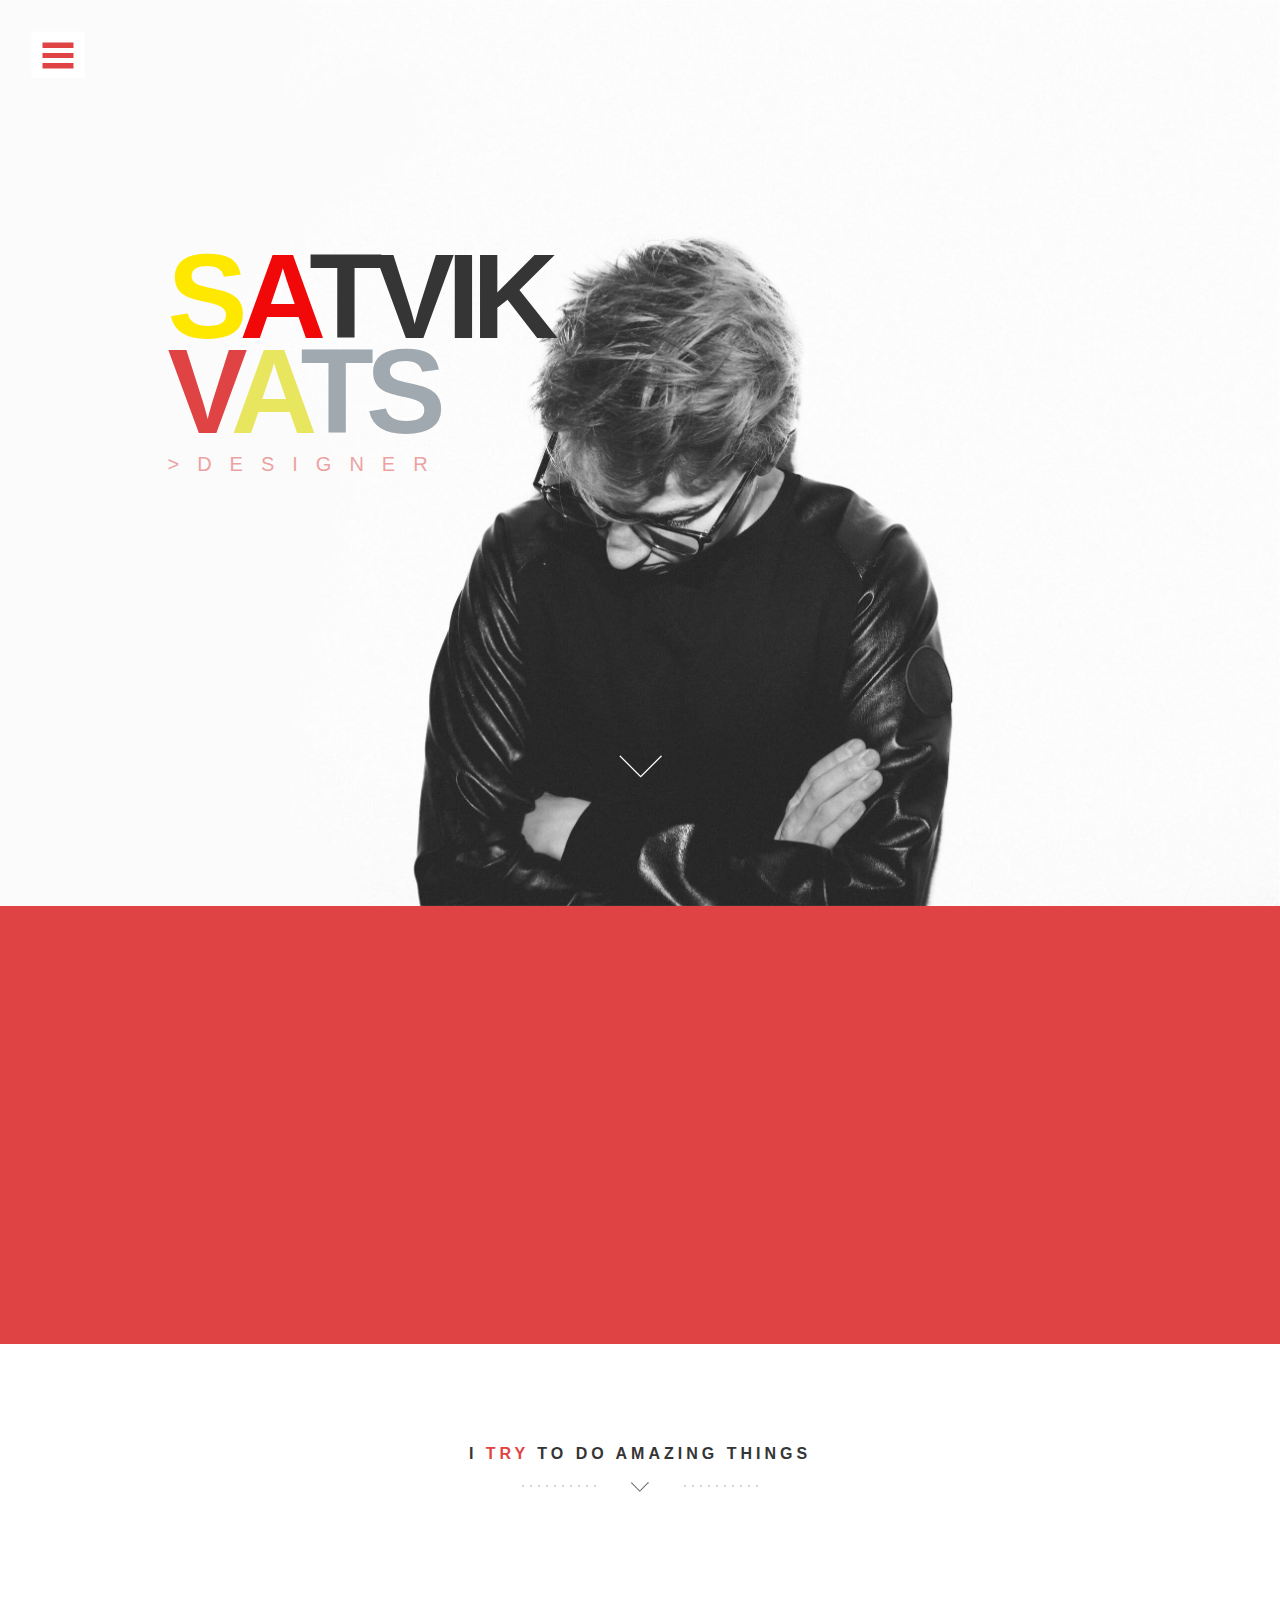
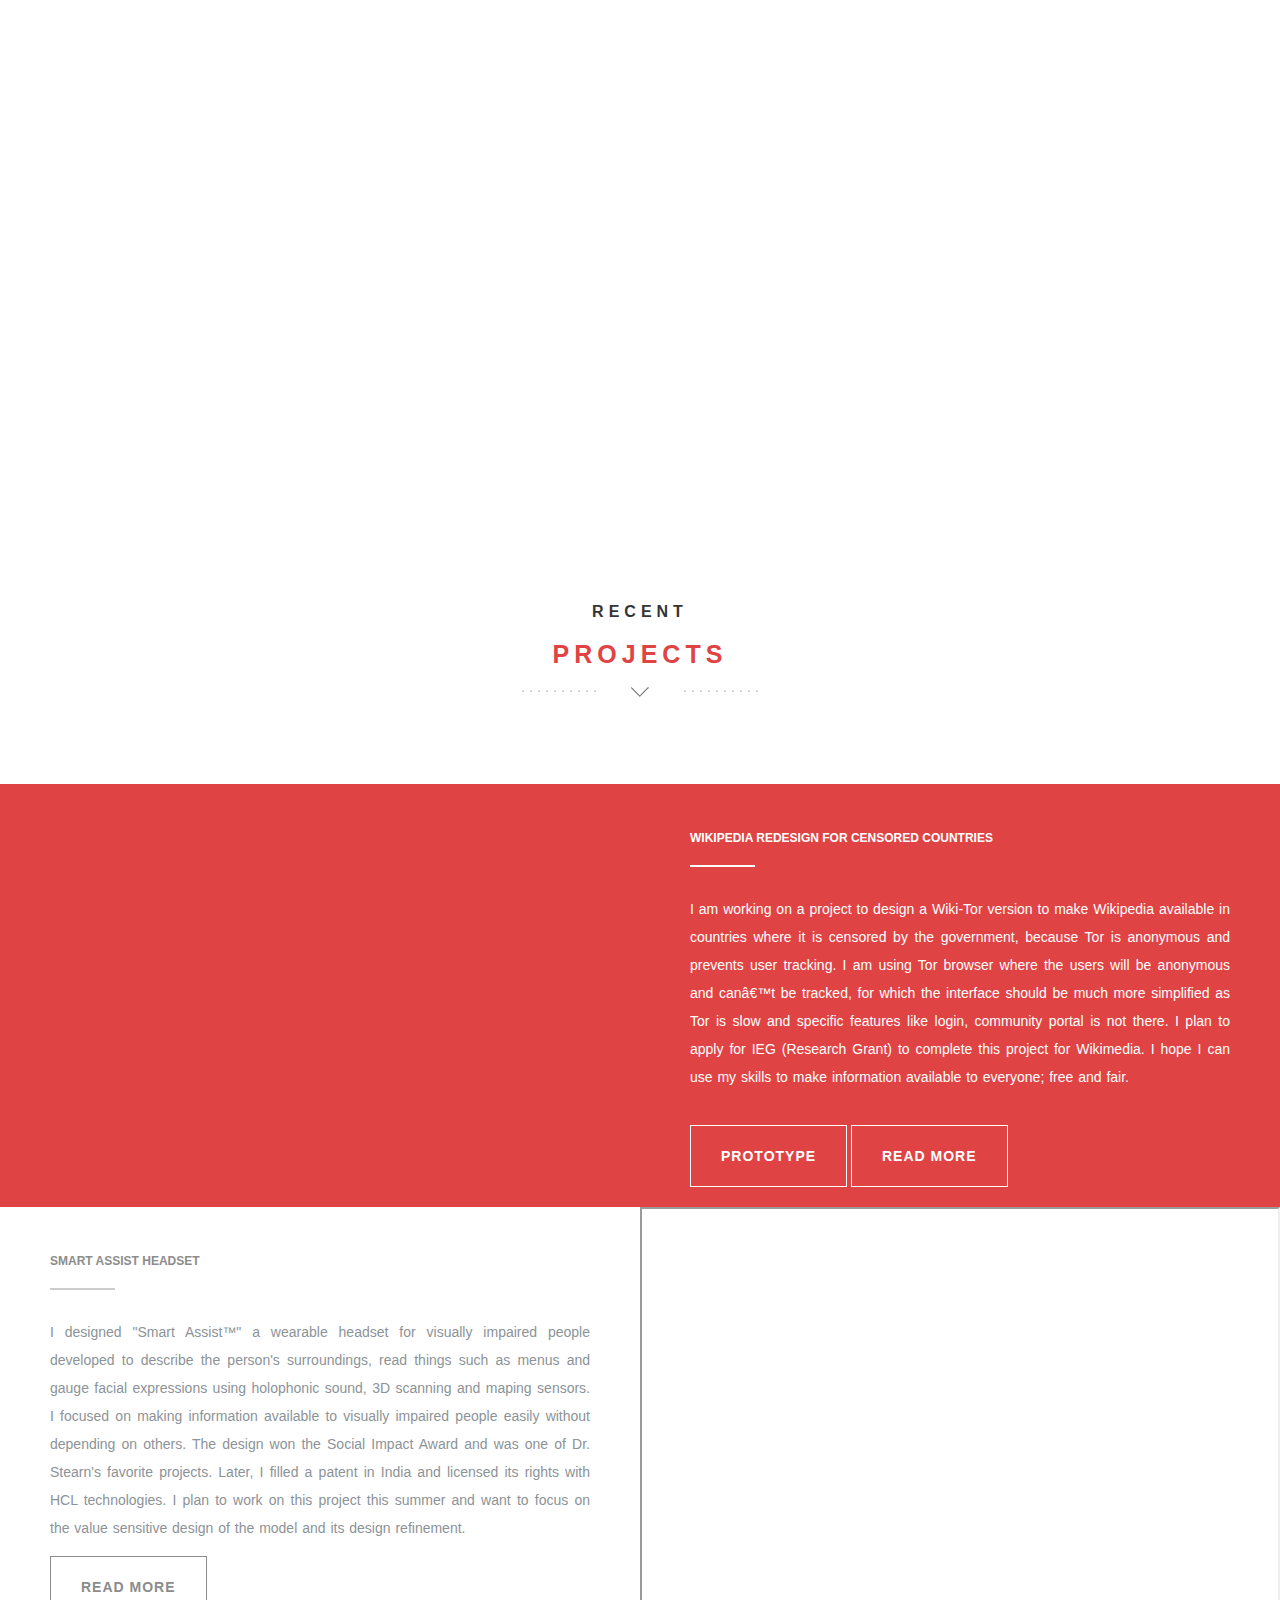
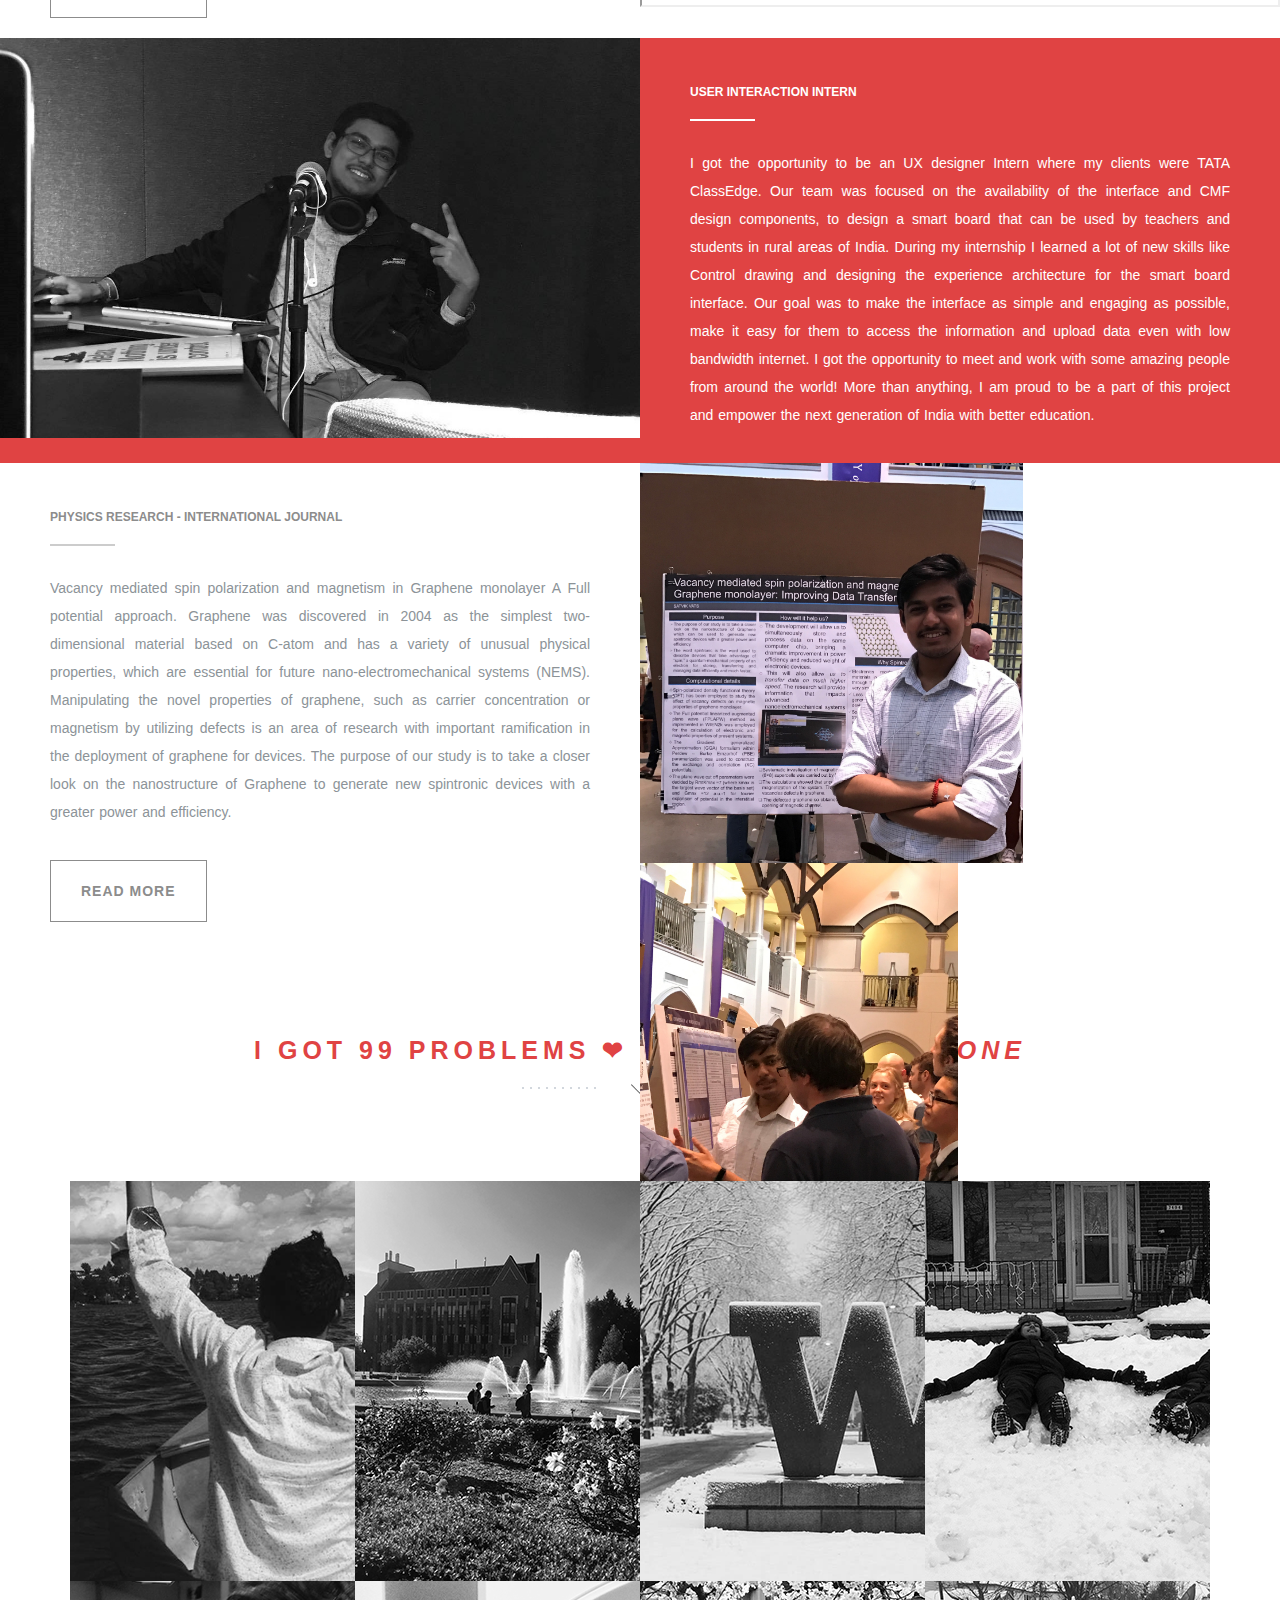
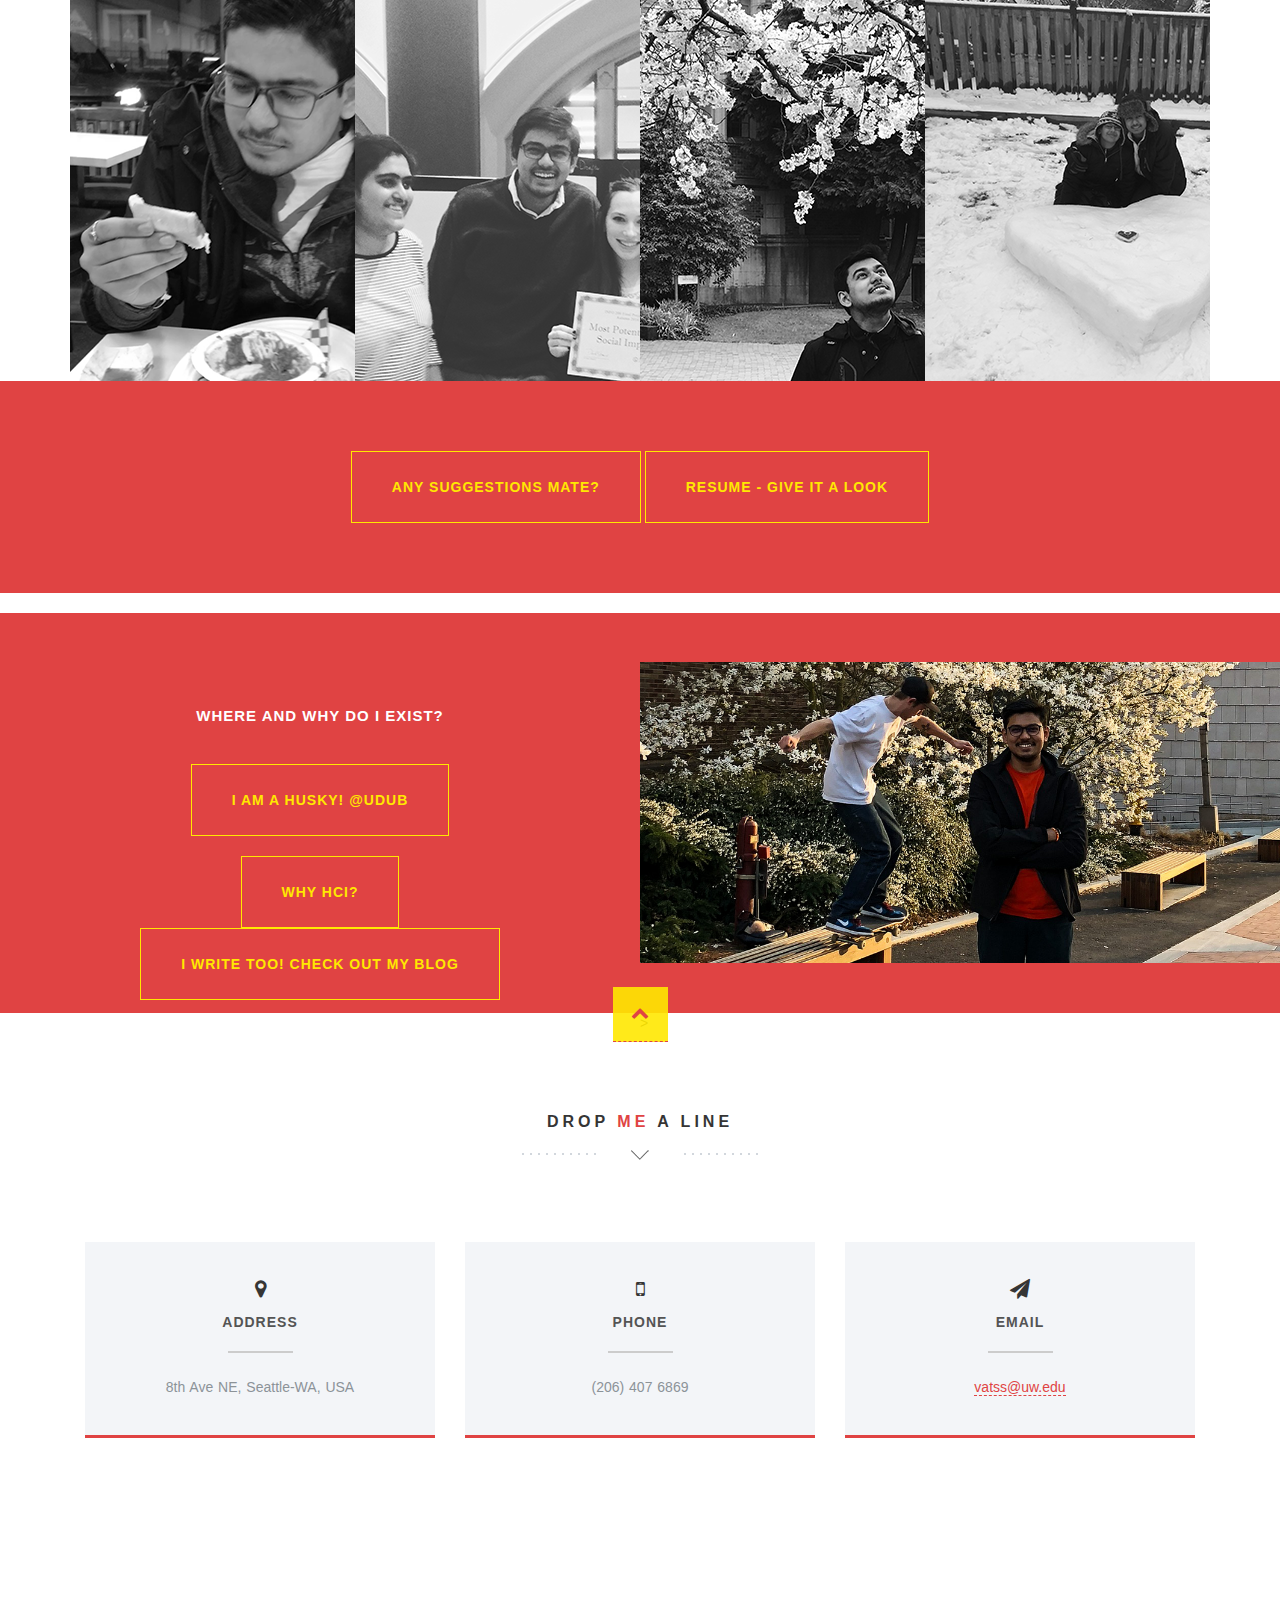
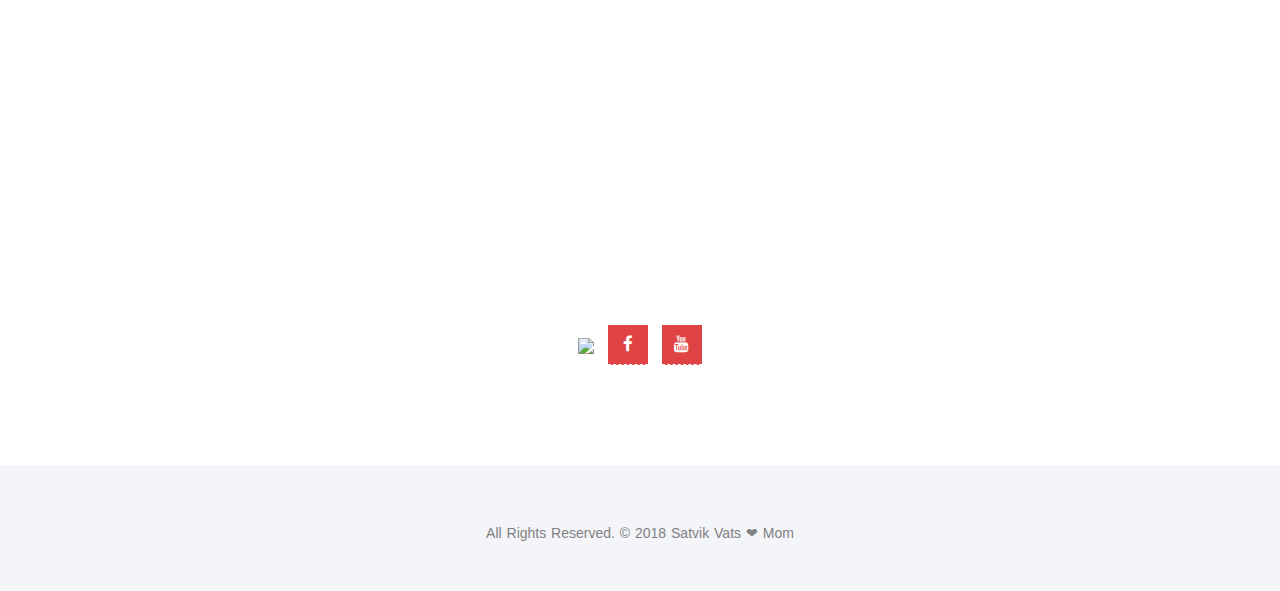
==== commit 038475cd: "Updating  index" ====
--- a/index.html
+++ b/index.html
@@ -28,6 +28,22 @@
     <script src="assets/html5shiv/html5shiv.js"></script>
     <script src="assets/respond/respond.min.js"></script>
     <![endif]-->
+    <!-- Global site tag (gtag.js) - Google Analytics -->
+	<script async src="https://www.googletagmanager.com/gtag/js?id=UA-118128338-1"></script>
+	<script>
+ 	 window.dataLayer = window.dataLayer || [];
+  	function gtag(){dataLayer.push(arguments);}
+ 	 gtag('js', new Date());
+
+  	gtag('config', 'UA-118128338-1');
+	</script>
+	<script>
+	(function(h,e,a,t,m,p) {
+	m=e.createElement(a);m.async=!0;m.src=t;
+	p=e.getElementsByTagName(a)[0];p.parentNode.insertBefore(m,p);
+	})(window,document,'script','https://u.heatmap.it/log.js');
+	</script>
+
   </head>
     <body id="top">
 
@@ -185,7 +201,7 @@
 		    <!-- Project 1 -->
 			<div  class="row color-bg">
 				<div class="col-md-6 nopadding features-intro-img">
-					<div class="about-image" ><video muted loop  autoplay  height="100%" > <source src="img/wiki.mp4" type="video/mp4"></video></div><!-- about image 1 -->
+					<div class="about-image" ><video muted loop  autoplay  height="100%"  > <source src="../wiki.mp4" type="video/mp4"></video></div><!-- about image 1 -->
 				</div>
 				<div class="col-md-6 about-text">
 					<h6>Wikipedia Redesign for censored countries </h6><!-- headline-->
@@ -472,15 +488,16 @@
 		
 		
 		<!-- ==========================
-        NEWSLETTER SECTION 
+        MORE INFO SECTION 
         =========================== -->
         <section>
 		<div class="container-fluid">
 				<div class="row color-bg">
 				    <div class="col-md-6 nopadding subscribe text-center">
 					 <h1><span>Where and why do I exist?</span></h1><!-- Heading -->
-					  <a href="http://www.washington.edu/about/" class="outline-btn">I am a husky! @UDub</a><br>  
-                      <br><a href="https://drive.google.com/file/d/1WtAYYTLGuxkdhFMvGcoPelyqizNn4AVL/view?usp=sharing" class="outline-btn">Why hci?</a>   
+					<a href="http://www.washington.edu/about/" class="outline-btn">I am a husky! @UDub</a><br>  
+                      			<br><a href="https://drive.google.com/file/d/1WtAYYTLGuxkdhFMvGcoPelyqizNn4AVL/view?usp=sharing" class="outline-btn">Why hci?</a>
+					<br><a href="https://drive.google.com/file/d/1WtAYYTLGuxkdhFMvGcoPelyqizNn4AVL/view?usp=sharing" class="outline-btn">I write too! Check out my blog</a>   
 					</div>
 					<div class="col-md-6 nopadding features-intro-img">
 						 <div class="about-image" ><img src="img/satvik spring.png" style='height: 100%; width: 100%; object-fit: contain'/>></div><!-- Right Image -->
@@ -489,7 +506,7 @@
 			</div>
         </section>
 		<!-- ==========================
-        NEWSLETTER SECTION END
+        MORE INFO SECTION END
         =========================== -->
 
 		
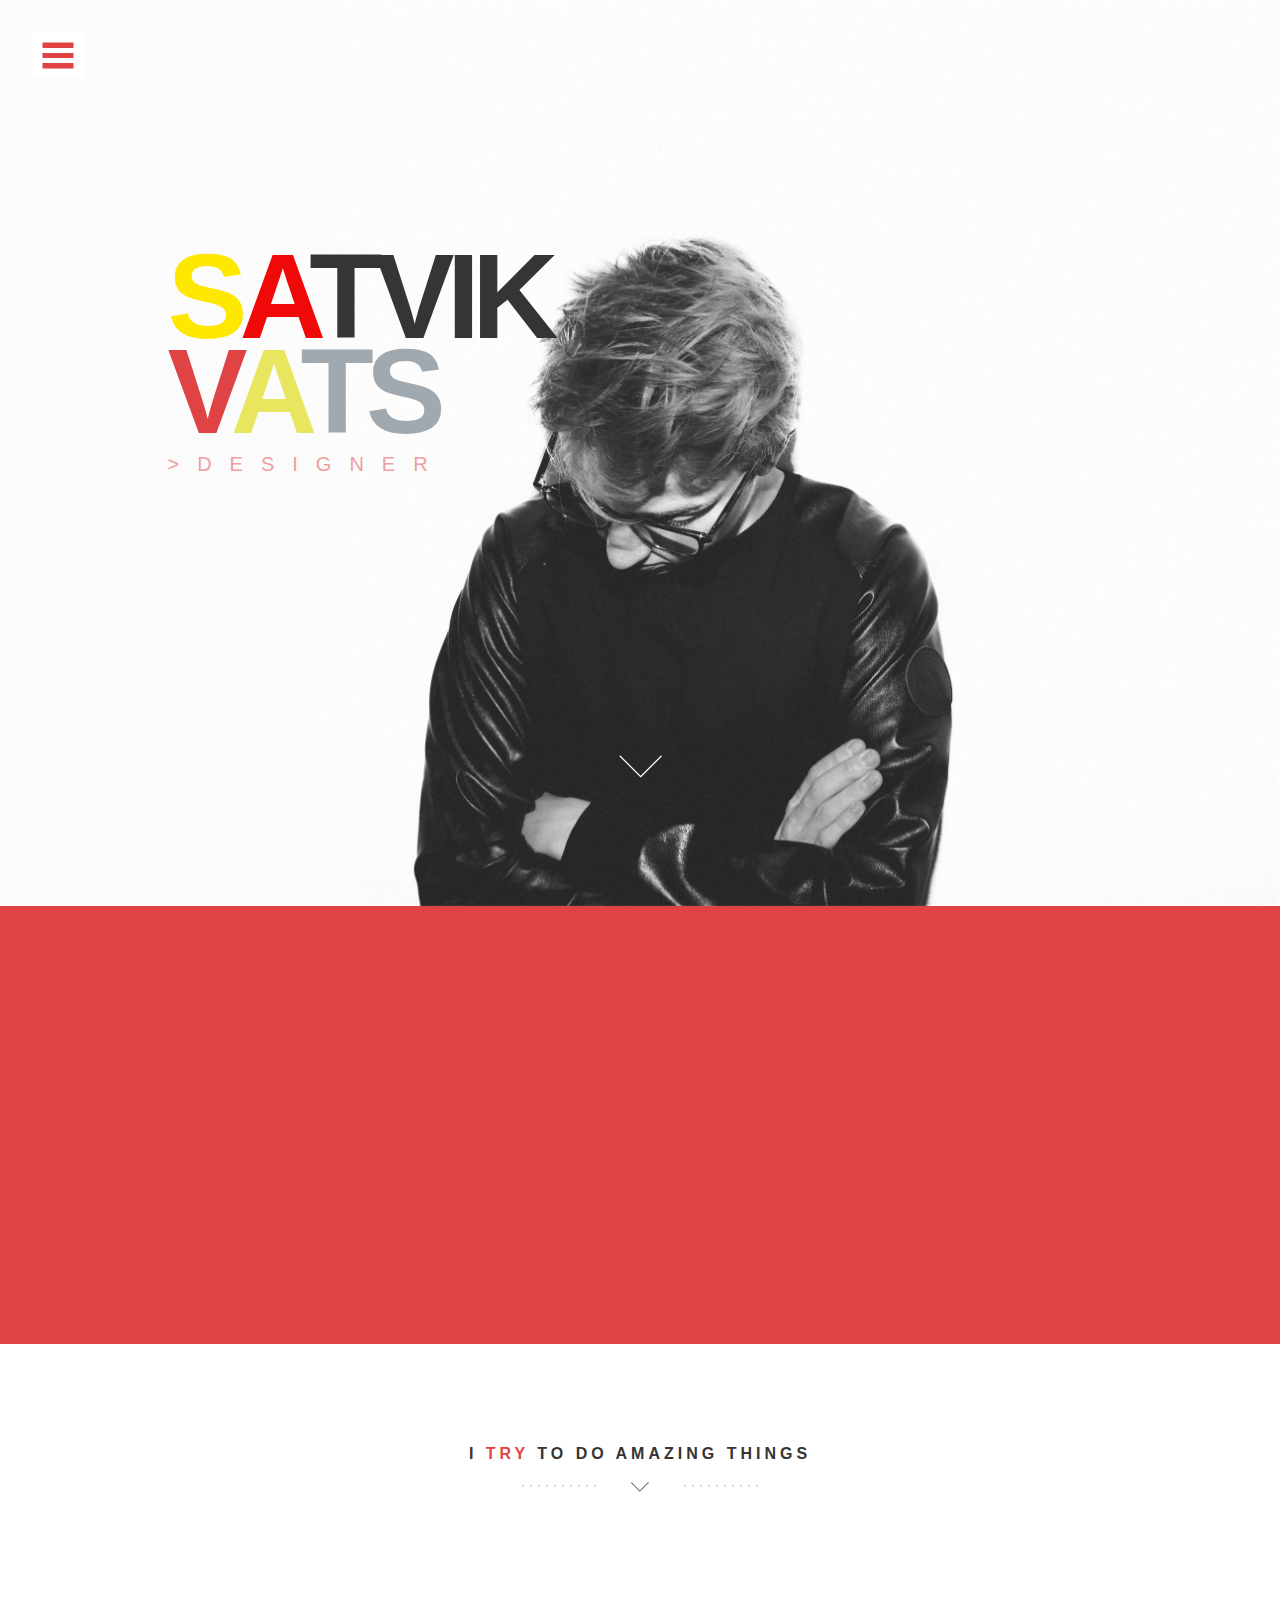
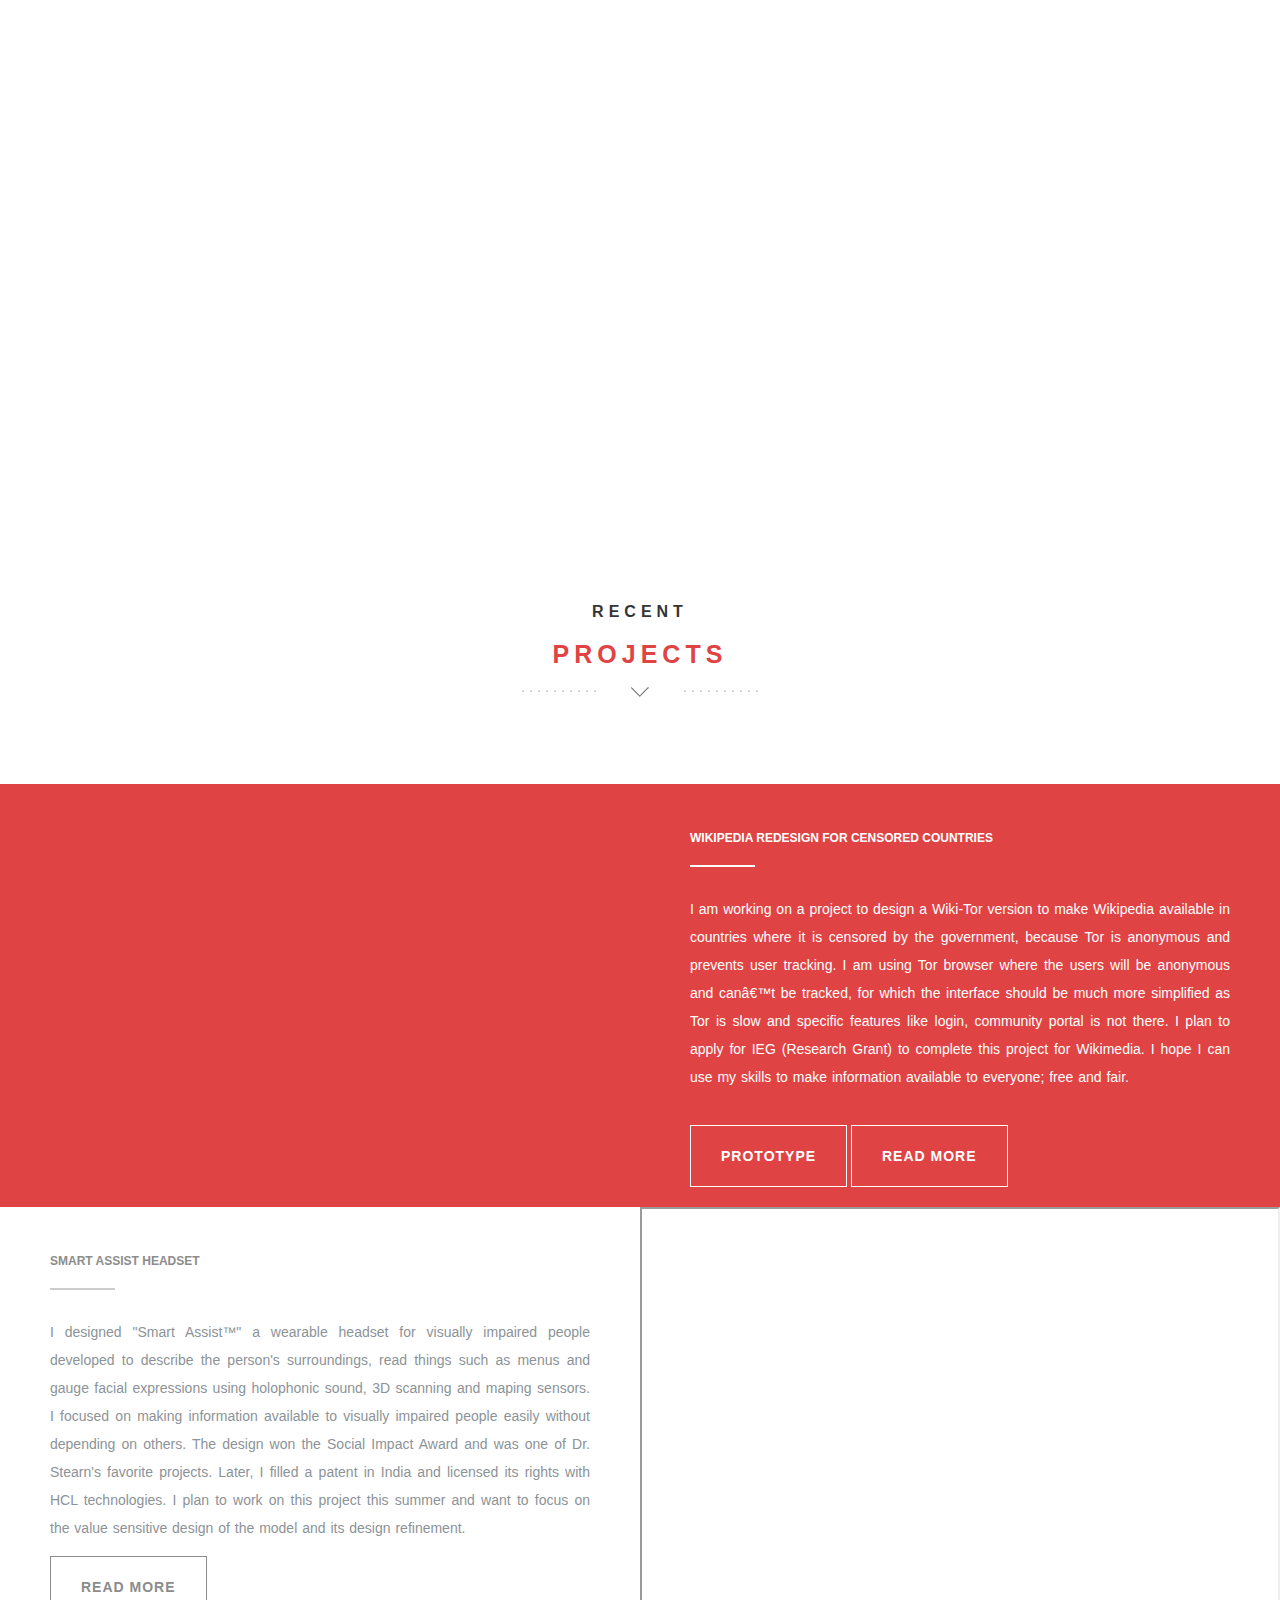
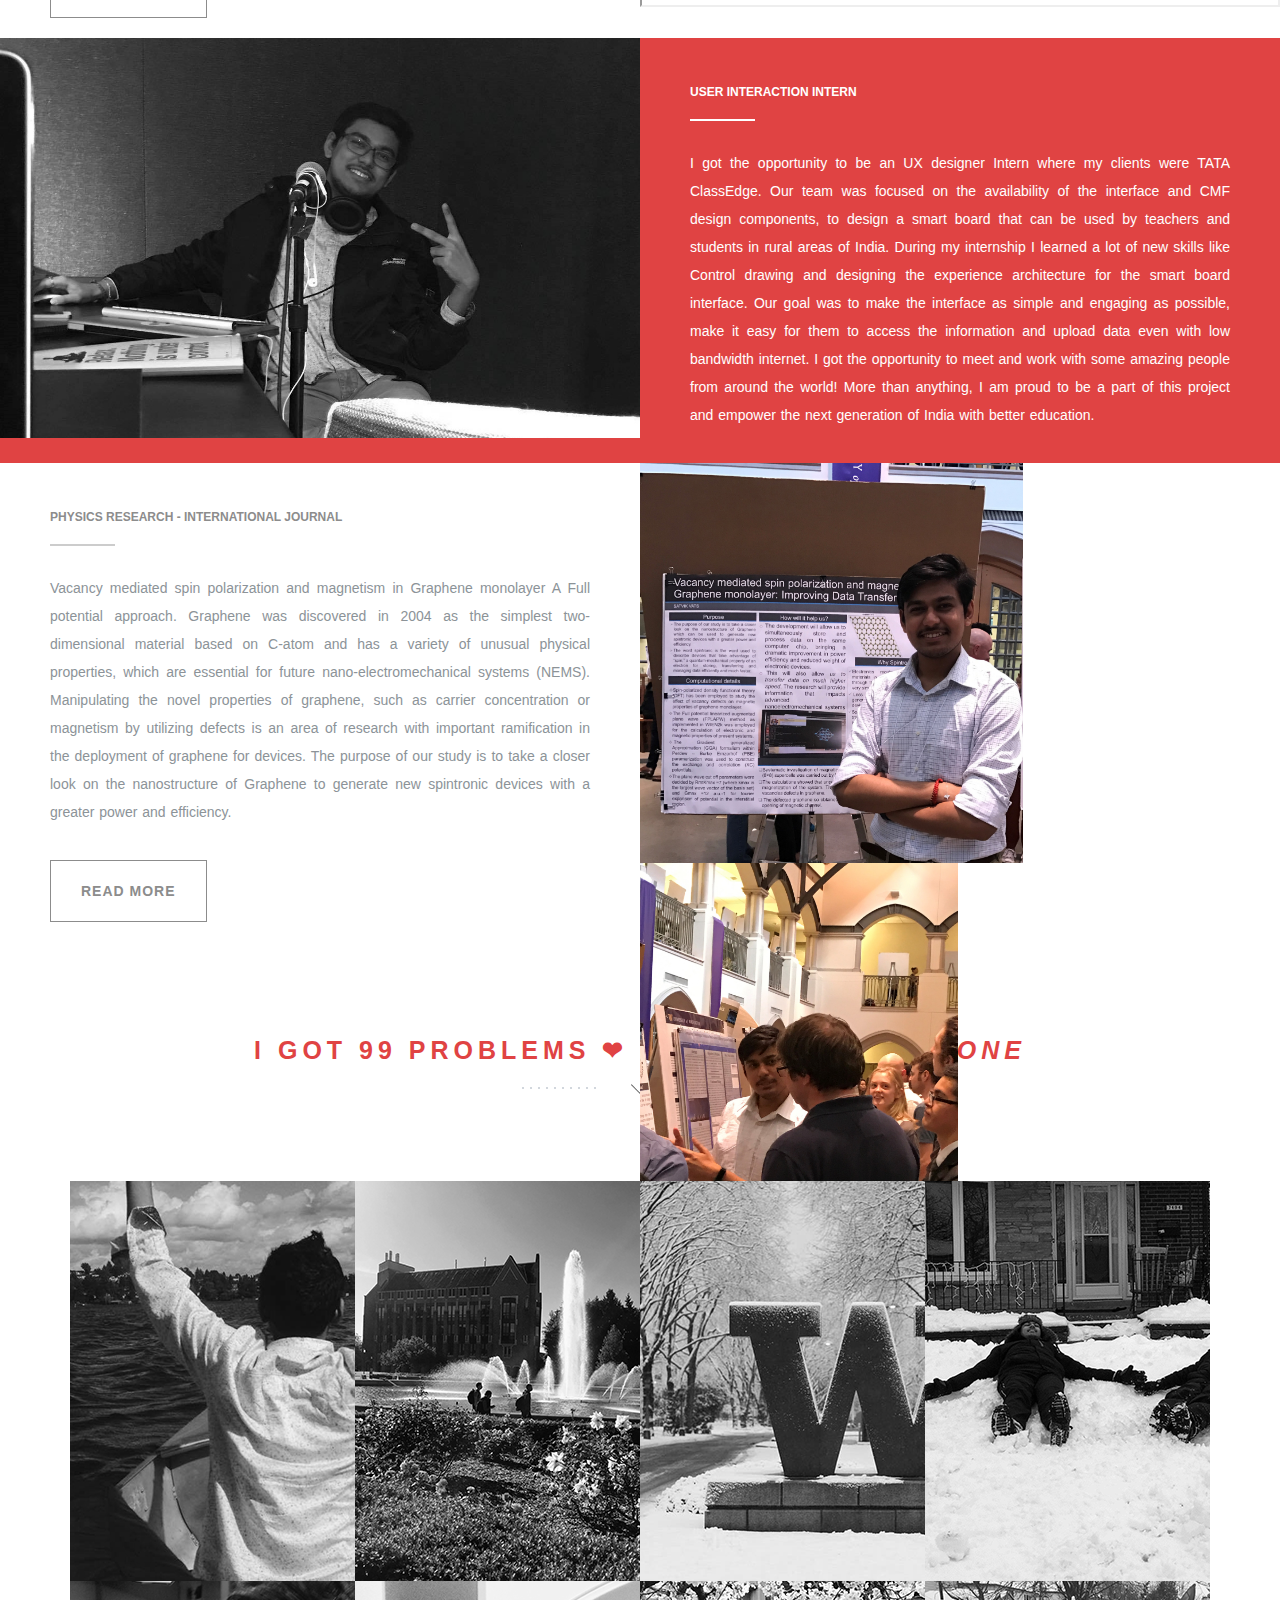
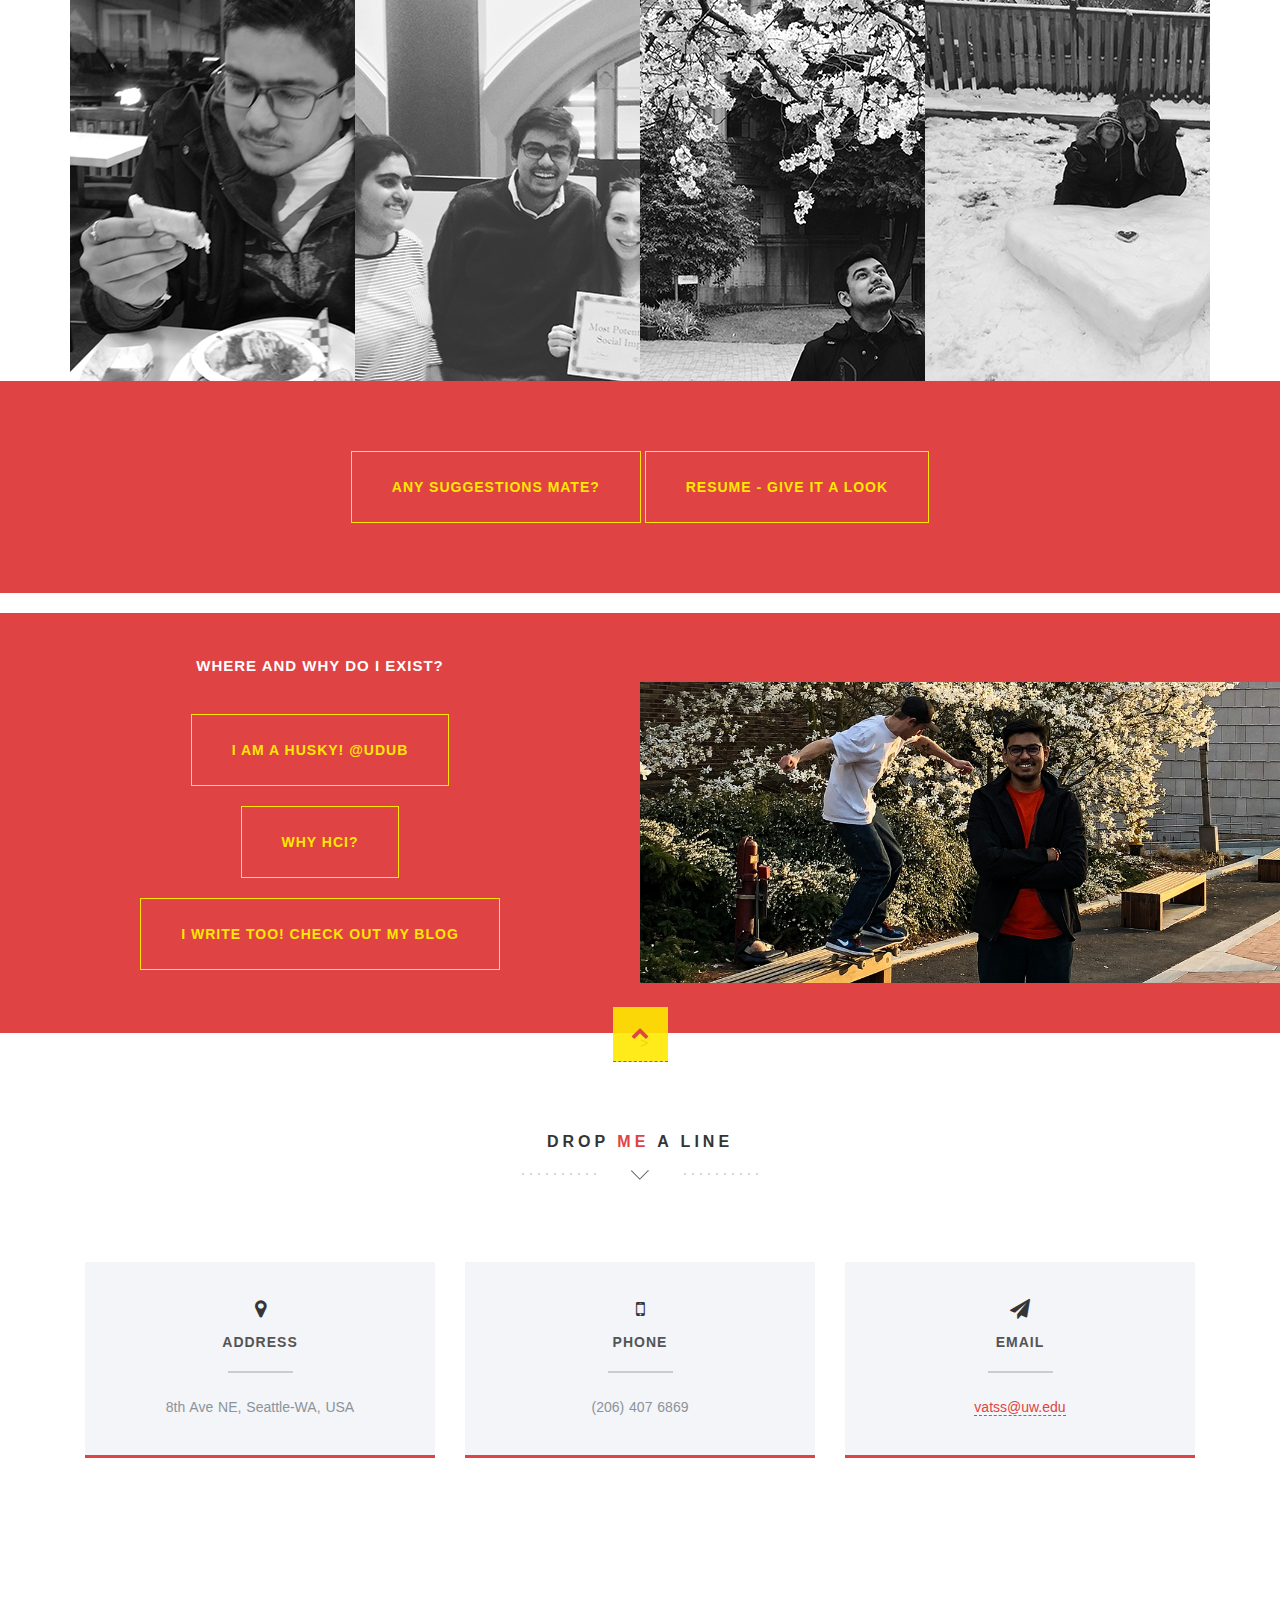
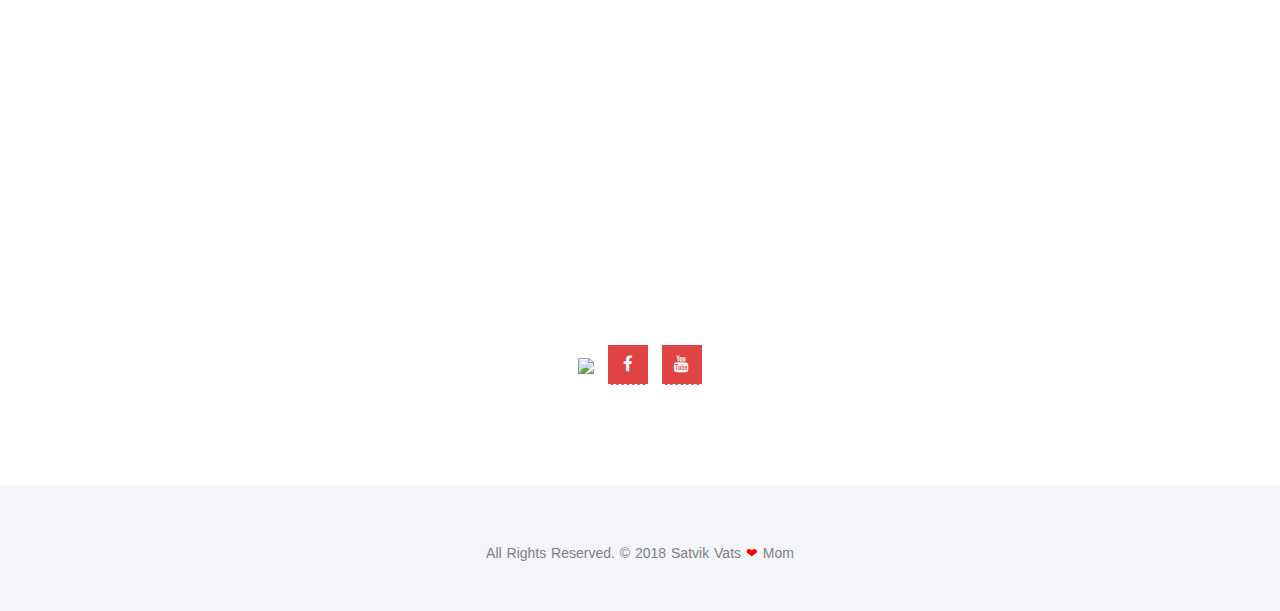
==== commit 786c8666: "Updating" ====
--- a/index.html
+++ b/index.html
@@ -52,7 +52,7 @@
 
 
 	  	<!-- ==========================
-        HEADER SECTION 
+        HEADER SECTION
         =========================== -->
         <header id="home">
 		    <!-- creative menu -->
@@ -109,14 +109,14 @@
 		  <!-- Header Image End -->
         </header>
 		<!-- ==========================
-        HEADER SECTION END  
-        =========================== -->
-		
-		
-		
-		
-		<!-- ==========================
-        ABOUT SECTION  
+        HEADER SECTION END
+        =========================== -->
+
+
+
+
+		<!-- ==========================
+        ABOUT SECTION
         =========================== -->
         <section class="intro text-center section-padding color-bg" id="about">
           <div class="container">
@@ -125,8 +125,8 @@
               <div class="col-md-8 col-md-offset-2 wp1 col-lg-10 col-lg-offset-1">
                 <h1 class="arrow">A little <span>about</span> me</h1><!-- Headline -->
 				<!-- about / welcome text -->
-				<p>Woo! I am a Sophomore at University Of Washington, Seattle. 
-				  Five years down the line I see myself as an Innovator, entrepreneur and a popularizer of Science. 
+				<p>Woo! I am a Sophomore at University Of Washington, Seattle.
+				  Five years down the line I see myself as an Innovator, entrepreneur and a popularizer of Science.
 				  I love listening to music and playing some badmintton (I am pretty good at it). I love to do team research, I have been part of many researches, out of which one of them got published in an International Journal. I am always in for intellectual discussions and would love to connect with people having similar or diverse interests. This site showcases some of my work.<br>
 				  <strong> I love what I do </strong><em>and that makes all the difference!</em></p>
               </div>
@@ -138,7 +138,7 @@
 
 
 <!-- ==========================
-        SERVICE SECTION 
+        SERVICE SECTION
         =========================== -->
         <section class="features text-center section-padding" id="service">
           <div class="container">
@@ -157,7 +157,7 @@
                       <i class="fa fa-camera"></i><!-- Icon -->
                     </div>
                     <h2>Video making</h2><!-- Title -->
-                    <p>Video Prototyping can be a very powerful tool to communicate a design. I have had multiple opportunities where I had to make a design video prototype, and have always helped me refine my design to my audience. Great skill to have.  
+                    <p>Video Prototyping can be a very powerful tool to communicate a design. I have had multiple opportunities where I had to make a design video prototype, and have always helped me refine my design to my audience. Great skill to have.
                     </p><!-- Description -->
                   </div>
           <!-- Service Box 2 -->
@@ -183,7 +183,7 @@
           </div>
         </section>
 
-		 
+
 	  <section class="swag text-center">
           <div class="container">
 		    <!-- Headline -->
@@ -206,8 +206,8 @@
 				<div class="col-md-6 about-text">
 					<h6>Wikipedia Redesign for censored countries </h6><!-- headline-->
 					<p align="justify">I am working on a project to design a Wiki-Tor version to make Wikipedia available in countries where it is censored by the government, because Tor is anonymous and prevents user tracking. I am using Tor browser where the users will be anonymous and canâ€™t be tracked, for which the interface should be much more simplified as Tor is slow and specific features like login, community portal is not there. I plan to apply for IEG (Research Grant) to complete this project for Wikimedia. I hope I can use my skills to make information available to everyone; free and fair.</p><br><!-- About Text 1 -->
-					<a href="wikitor/main page.html" class="weight-outline-btn">Prototype</a> 
-					<a href="https://drive.google.com/drive/folders/1TGAlTGHDCZCaHjWi55ymCuBRqAaMczJ_?usp=sharing" class="weight-outline-btn">Read more</a><!-- read more button  -->			
+					<a href="wikitor/main page.html" class="weight-outline-btn">Prototype</a>
+					<a href="https://drive.google.com/drive/folders/1TGAlTGHDCZCaHjWi55ymCuBRqAaMczJ_?usp=sharing" class="weight-outline-btn">Read more</a><!-- read more button  -->
 				</div>
 			</div>
 			<!-- Project 2 -->
@@ -216,7 +216,7 @@
 					<h6>Smart Assist Headset</h6><!-- Headline -->
 					<p align="justify">I designed "Smart Assist™" a wearable headset for visually impaired people developed to describe the person's surroundings, read things such as menus and gauge facial expressions using holophonic sound, 3D scanning and maping sensors. I focused on making information available to visually impaired people easily without depending on others. The design won the Social Impact Award and was one of Dr. Stearn's favorite projects. Later, I filled a patent in India and licensed its rights with HCL technologies. I plan to work on this project this summer and want to focus on the value sensitive design of the model and its design refinement.</p>
 					<!-- About Text 2 -->
-					<a href="https://drive.google.com/drive/folders/19-2X5JiO1RwKEji4U82kMpAUZ-63HHlb?usp=sharing" class="weight-outline-btn">Read more</a>	<!-- read more button  -->				
+					<a href="https://drive.google.com/drive/folders/19-2X5JiO1RwKEji4U82kMpAUZ-63HHlb?usp=sharing" class="weight-outline-btn">Read more</a>	<!-- read more button  -->
 				</div>
 				<div class="col-md-6 nopadding features-intro-img">
 					<div class="about-image" ><iframe seamless src="https://drive.google.com/file/d/0B8bHkvUaVtX4N2FjeWpDbnJaUWM/preview" height="100%" width="100%"></iframe></div><!-- about image 2 -->
@@ -232,27 +232,27 @@
 					<p align="justify">I got the opportunity to be an UX designer Intern where my clients were TATA ClassEdge. Our team was focused on the availability of the interface and CMF design components, to design a smart board that can be used by teachers and students in rural areas of India. During my internship I learned a lot of new skills like Control drawing and designing the experience architecture for the smart board interface. Our goal was to make the interface as simple and engaging as possible, make it easy for them to access the information and upload data even with low bandwidth internet. I got the opportunity to meet and work with some amazing people from around the world! More than anything, I am proud to be a part of this project and empower the next generation of India with better education. </p><!-- About Text 3 -->
 				</div>
 			</div>
-			<!-- Project 4--> 
+			<!-- Project 4-->
 			<div class="row">
 				<div class="col-md-6 about-text">
 					<h6>Physics research - international journal</h6><!-- Headline-->
 					<p align="justify">Vacancy mediated spin polarization and magnetism in Graphene monolayer A Full potential approach. Graphene was discovered in 2004 as the simplest
 						two-dimensional material based on C-atom and has a variety of unusual physical properties, which are essential for future nano-electromechanical systems (NEMS). Manipulating the novel properties of graphene, such as carrier concentration or magnetism by utilizing defects is an area of research with important ramification in the deployment of graphene for devices. The purpose of our study is to take a closer look on the nanostructure of Graphene to generate new spintronic devices with a greater power and efficiency. </p><br><!-- About Text 2 -->
-					<a href="http://appslett.com/Abstract.aspx?ArticleId=46" class="weight-outline-btn">Read more</a>	<!-- read more button  -->				
+					<a href="http://appslett.com/Abstract.aspx?ArticleId=46" class="weight-outline-btn">Read more</a>	<!-- read more button  -->
 				</div>
 				<div class="col-md-6 nopadding features-intro-img">
 					<div class="about-image" ><img src="img/research1.jpg" height="100%" ><img src="img/research2.jpg" height="100%" ></div>
 					<!-- about image 2 -->
 				</div>
-			</div>	
+			</div>
 		</div>
 		<!-- ==========================
         ABOUT SECTION END
-        =========================== -->	
-
-		
-		
-		
+        =========================== -->
+
+
+
+
 		<!-- ==========================
         PORTFOLIO SECTION
     =========================== -->
@@ -269,7 +269,7 @@
 
         <div class="container">
           <div class="row row-offset-0">
-  				 
+
           <!-- PORTFOLIO ITEM 1 -->
           <div class="col-md-3 col-sm-6">
               <div class="overlay-effect effects clearfix">
@@ -279,7 +279,7 @@
               </div>
           </div>
   	    <!-- PORTFOLIO ITEM END -->
-  	
+
   	    <!-- PORTFOLIO ITEM 2 -->
           <div class="col-md-3 col-sm-6">
               <div class="overlay-effect effects clearfix">
@@ -289,7 +289,7 @@
               </div>
           </div>
   	    <!-- PORTFOLIO ITEM END -->
-  					
+
   		<!-- PORTFOLIO ITEM 3 -->
           <div class="col-md-3 col-sm-6">
               <div class="overlay-effect effects clearfix">
@@ -299,7 +299,7 @@
               </div>
           </div>
   	    <!-- PORTFOLIO ITEM END -->
-  					
+
   		<!-- PORTFOLIO ITEM 4 -->
           <div class="col-md-3 col-sm-6 ">
               <div class="overlay-effect effects clearfix">
@@ -309,7 +309,7 @@
               </div>
           </div>
   	    <!-- PORTFOLIO ITEM END -->
-  	             
+
           <!-- PORTFOLIO ITEM 5 -->
           <div class="col-md-3 col-sm-6 ">
               <div class="overlay-effect effects clearfix">
@@ -319,7 +319,7 @@
               </div>
           </div>
   	    <!-- PORTFOLIO ITEM END -->
-  	
+
   	    <!-- PORTFOLIO ITEM 6 -->
           <div class="col-md-3 col-sm-6">
               <div class="overlay-effect effects clearfix">
@@ -329,7 +329,7 @@
               </div>
           </div>
   	    <!-- PORTFOLIO ITEM END -->
-  					
+
   		<!-- PORTFOLIO ITEM 7 -->
           <div class="col-md-3 col-sm-6">
               <div class="overlay-effect effects clearfix">
@@ -339,7 +339,7 @@
               </div>
           </div>
   	    <!-- PORTFOLIO ITEM END -->
-  					
+
   		<!-- PORTFOLIO ITEM 8 -->
           <div class="col-md-3 col-sm-6">
               <div class="overlay-effect effects clearfix">
@@ -354,10 +354,10 @@
 		<!-- ==========================
         PORTFOLIO SECTION END
         =========================== -->
-			
-
-
-			
+
+
+
+
 		<!-- ==========================
         CUSTOM SPACERs
         =========================== -->
@@ -371,31 +371,31 @@
             </div>
           </div>
         </div>
-			<br> 
+			<br>
 		<!-- ==========================
         CUSTOM SPACER END
         =========================== -->
-		
-		
+
+
 
       <!--==========================
-        BLOG SECTION 
+        BLOG SECTION
         =========================== -->
    <!--<section class="text-center section-padding" id="blog">
           <div class="container">
-       
+
         <div class="row">
               <div class="col-md-12">
                 <h1 class="arrow">My <span>little</span> blog</h1>
               </div>
             </div><br><br>
-      
-      
+
+
             <div class="row">
               <div id="blogSlider">
                 <ul class="slides">
                   <li>
-           
+
                     <div class="col-md-4 wp4">
                       <div class="overlay-effect effects clearfix">
                         <div class="img">
@@ -406,7 +406,7 @@
                       <h2>Creative Minds</h2>
                       <p>Lorem ipsum dolor sit amet, consectetur adipiscing elit. Nunc ultricies nulla non metus pulvinar imperdiet. Praesent non adipiscing libero.</p>
                     </div>
-          
+
                     <div class="col-md-4 wp4 delay-05s">
                       <div class="overlay-effect effects clearfix">
                         <div class="img">
@@ -417,7 +417,7 @@
                       <h2>Creative Hearts</h2>
                       <p>Lorem ipsum dolor sit amet, consectetur adipiscing elit. Nunc ultricies nulla non metus pulvinar imperdiet. Praesent non adipiscing libero.</p>
                     </div>
-          
+
                     <div class="col-md-4 wp4 delay-1s">
                       <div class="overlay-effect effects clearfix">
                         <div class="img">
@@ -430,7 +430,7 @@
                     </div>
                   </li>
                   <li>
-            
+
                     <div class="col-md-4 wp4">
                       <div class="overlay-effect effects clearfix">
                         <div class="img">
@@ -441,7 +441,7 @@
                       <h2>Creative Minds</h2>
                       <p>Lorem ipsum dolor sit amet, consectetur adipiscing elit. Nunc ultricies nulla non metus pulvinar imperdiet. Praesent non adipiscing libero.</p>
                     </div>
-          
+
                     <div class="col-md-4 wp4 delay-05s">
                       <div class="overlay-effect effects clearfix">
                         <div class="img">
@@ -452,7 +452,7 @@
                       <h2>Creative Hearts</h2>
                       <p>Lorem ipsum dolor sit amet, consectetur adipiscing elit. Nunc ultricies nulla non metus pulvinar imperdiet. Praesent non adipiscing libero.</p>
                     </div>
-         
+
                     <div class="col-md-4 wp4 delay-1s">
                       <div class="overlay-effect effects clearfix">
                         <div class="img">
@@ -472,34 +472,34 @@
     <!-- ==========================
         BLOG SECTION END
         =========================== -->
-    
-        
-		
-		<!-- ==========================
-        CLIENT SECTION 
-        =========================== -->
-	
+
+
+
+		<!-- ==========================
+        CLIENT SECTION
+        =========================== -->
+
 		<!-- ==========================
         CLIENTS SECTION END
         =========================== -->
-		
-		
-		
-		
-		
-		<!-- ==========================
-        MORE INFO SECTION 
+
+
+
+
+
+		<!-- ==========================
+        MORE INFO SECTION
         =========================== -->
         <section>
 		<div class="container-fluid">
 				<div class="row color-bg">
-				    <div class="col-md-6 nopadding subscribe text-center">
-					 <h1><span>Where and why do I exist?</span></h1><!-- Heading -->
-					<a href="http://www.washington.edu/about/" class="outline-btn">I am a husky! @UDub</a><br>  
-                      			<br><a href="https://drive.google.com/file/d/1WtAYYTLGuxkdhFMvGcoPelyqizNn4AVL/view?usp=sharing" class="outline-btn">Why hci?</a>
-					<br><a href="https://drive.google.com/file/d/1WtAYYTLGuxkdhFMvGcoPelyqizNn4AVL/view?usp=sharing" class="outline-btn">I write too! Check out my blog</a>   
+				  <div class="col-md-6 nopadding subscribe text-center">
+					    <h1><span>Where and why do I exist?</span></h1><!-- Heading -->
+				      <a href="http://www.washington.edu/about/" class="outline-btn">I am a husky! @UDub</a><br>
+                      			<br><a href="https://drive.google.com/file/d/1WtAYYTLGuxkdhFMvGcoPelyqizNn4AVL/view?usp=sharing" class="outline-btn">Why HCI?</a><Br>
+					     <br><a href="https://drive.google.com/file/d/1WtAYYTLGuxkdhFMvGcoPelyqizNn4AVL/view?usp=sharing" class="outline-btn">I write too! Check out my blog</a>
 					</div>
-					<div class="col-md-6 nopadding features-intro-img">
+					<br><div class="col-md-6 nopadding features-intro-img">
 						 <div class="about-image" ><img src="img/satvik spring.png" style='height: 100%; width: 100%; object-fit: contain'/>></div><!-- Right Image -->
 					</div>
 				</div>
@@ -509,8 +509,8 @@
         MORE INFO SECTION END
         =========================== -->
 
-		
-		
+
+
 		<!-- ==========================
         CONTACT SECTION
         =========================== -->
@@ -553,8 +553,8 @@
 			    <div id="googlemaps" style="width:550px;height:400px"></div>
 			  </div>
 			  <!-- Contact Form -->
-				
-			
+
+
 			  <div class="col-md-6 contact">
 			    <iframe src="https://docs.google.com/forms/d/e/1FAIpQLSdxwBUKw6kqJag3IEQVYBkLFxJCgSCKAq2zx1g15Tx6WCkiBg/viewform?embedded=true" width="700" height="400" frameborder="0" marginheight="0" marginwidth="0">Loading...</iframe>
 			  </div>
@@ -575,9 +575,9 @@
 		<!-- ==========================
         CONTACT SECTION END
         =========================== -->
-		
-		
-		
+
+
+
 		<!-- ==========================
         FOOTER SECTION
         =========================== -->
@@ -585,19 +585,19 @@
           <div class="container">
             <div class="row">
               <div class="col-md-12 text-center">
-                <p>All Rights Reserved. &copy; 2018 Satvik Vats ❤ Mom
+                <p>All Rights Reserved. &copy; 2018 Satvik Vats <span style="color: #ff0000">❤</span> Mom
               </div>
             </div>
           </div>
         </footer>
 		<!-- ==========================
         FOOTER SECTION END
-        =========================== -->		
-		
-		
+        =========================== -->
+
+
     <!-- jQuery -->
     <script src="https://ajax.googleapis.com/ajax/libs/jquery/1.11.0/jquery.min.js"></script>
-    <!-- SmoothScroll -->           
+    <!-- SmoothScroll -->
     <script type="text/javascript" src="assets/smoothscroll/smoothscroll.js"></script>
     <!-- Bootstrap -->
     <script src="assets/bootstrap/js/bootstrap.min.js"></script>
@@ -613,7 +613,7 @@
 	<script src="assets/textrotator/jquery.simple-text-rotator.js"></script>
 	<!-- Lightbox.js -->
     <script src="assets/lightbox/js/lightbox.min.js"></script>
-    <!-- Google Maps --> 
+    <!-- Google Maps -->
     <script type="text/javascript" src="https://maps.googleapis.com/maps/api/js?key=AIzaSyDeKBBPJTG3v5w3cNPAgM6ZsJiPyL1mP_o&amp;sensor=false"></script>
 	<!-- Theme JavaScript Core -->
 	<script src="js/main.js"></script>
@@ -623,35 +623,35 @@
     <script type="text/javascript">
     // When the window has finished loading create our google map below
         google.maps.event.addDomListener(window, 'load', init);
-    
+
         function init() {
             // Basic options for a simple Google Map
             // For more options see: https://developers.google.com/maps/documentation/javascript/reference#MapOptions
             var mapOptions = {
                 // How zoomed in you want the map to start at (always required)
                 zoom: 14,
-                
+
                 scrollwheel: true,
 
                 // The latitude and longitude to center the map (always required)
-                center: new google.maps.LatLng(47.656488, -122.319698), // Seattle 
-
-                // How you would like to style the map. 
+                center: new google.maps.LatLng(47.656488, -122.319698), // Seattle
+
+                // How you would like to style the map.
                 // This is where you would paste any style found on Snazzy Maps.
                 styles: [	{		featureType:'water',		stylers:[{color:'#F2F2F2'},{visibility:'on'}]	},{		featureType:'landscape',		stylers:[{color:'#FFFFFF'}]	},{		featureType:'road',		stylers:[{saturation:-100},{lightness:45}]	},{		featureType:'road.highway',		stylers:[{visibility:'simplified'}]	},{		featureType:'road.arterial',		elementType:'labels.icon',		stylers:[{visibility:'off'}]	},{		featureType:'administrative',		elementType:'labels.text.fill',		stylers:[{color:'#ADADAD'}]	},{		featureType:'transit',		stylers:[{visibility:'on'}]	},{		featureType:'poi',		stylers:[{visibility:'on'}]	}]
             };
 
-            // Get the HTML DOM element that will contain your map 
+            // Get the HTML DOM element that will contain your map
             // We are using a div with id="map" seen below in the <body>
             var mapElement = document.getElementById('googlemaps');
-			
+
 
             // Create the Google Map using out element and options defined above
             var map = new google.maps.Map(mapElement, mapOptions);
         }
-	
+
     </script>
-	
+
 	<!-- TEXT ROTATOR SETTINGS -->
     <script type="text/javascript">
     $(".rotate").textrotator({
@@ -660,6 +660,6 @@
       speed: 800 // How many milliseconds until the next word show.
     });
     </script>
-	
+
     </body>
-</html>+</html>
--- a/css/style.css
+++ b/css/style.css
@@ -2,7 +2,7 @@
 
 
 
-/* ///////////////////////////////////////////////////////////////////// 
+/* /////////////////////////////////////////////////////////////////////
 // 03 - Preloader
 /////////////////////////////////////////////////////////////////////*/
 
@@ -832,7 +832,7 @@
 }
 /* ==========================================================================Subscribe========================================================================== */
 .subscribe {
-	padding-top:75px;
+	padding-top:25px;
 }
 .subscribe h1 {
 	color: #FFFFFF;
@@ -1214,7 +1214,7 @@
 
 	.btn-send {
 	    float: none;
-	
+
 	    margin-bottom: 80px;
 	}
 	.effects .img {
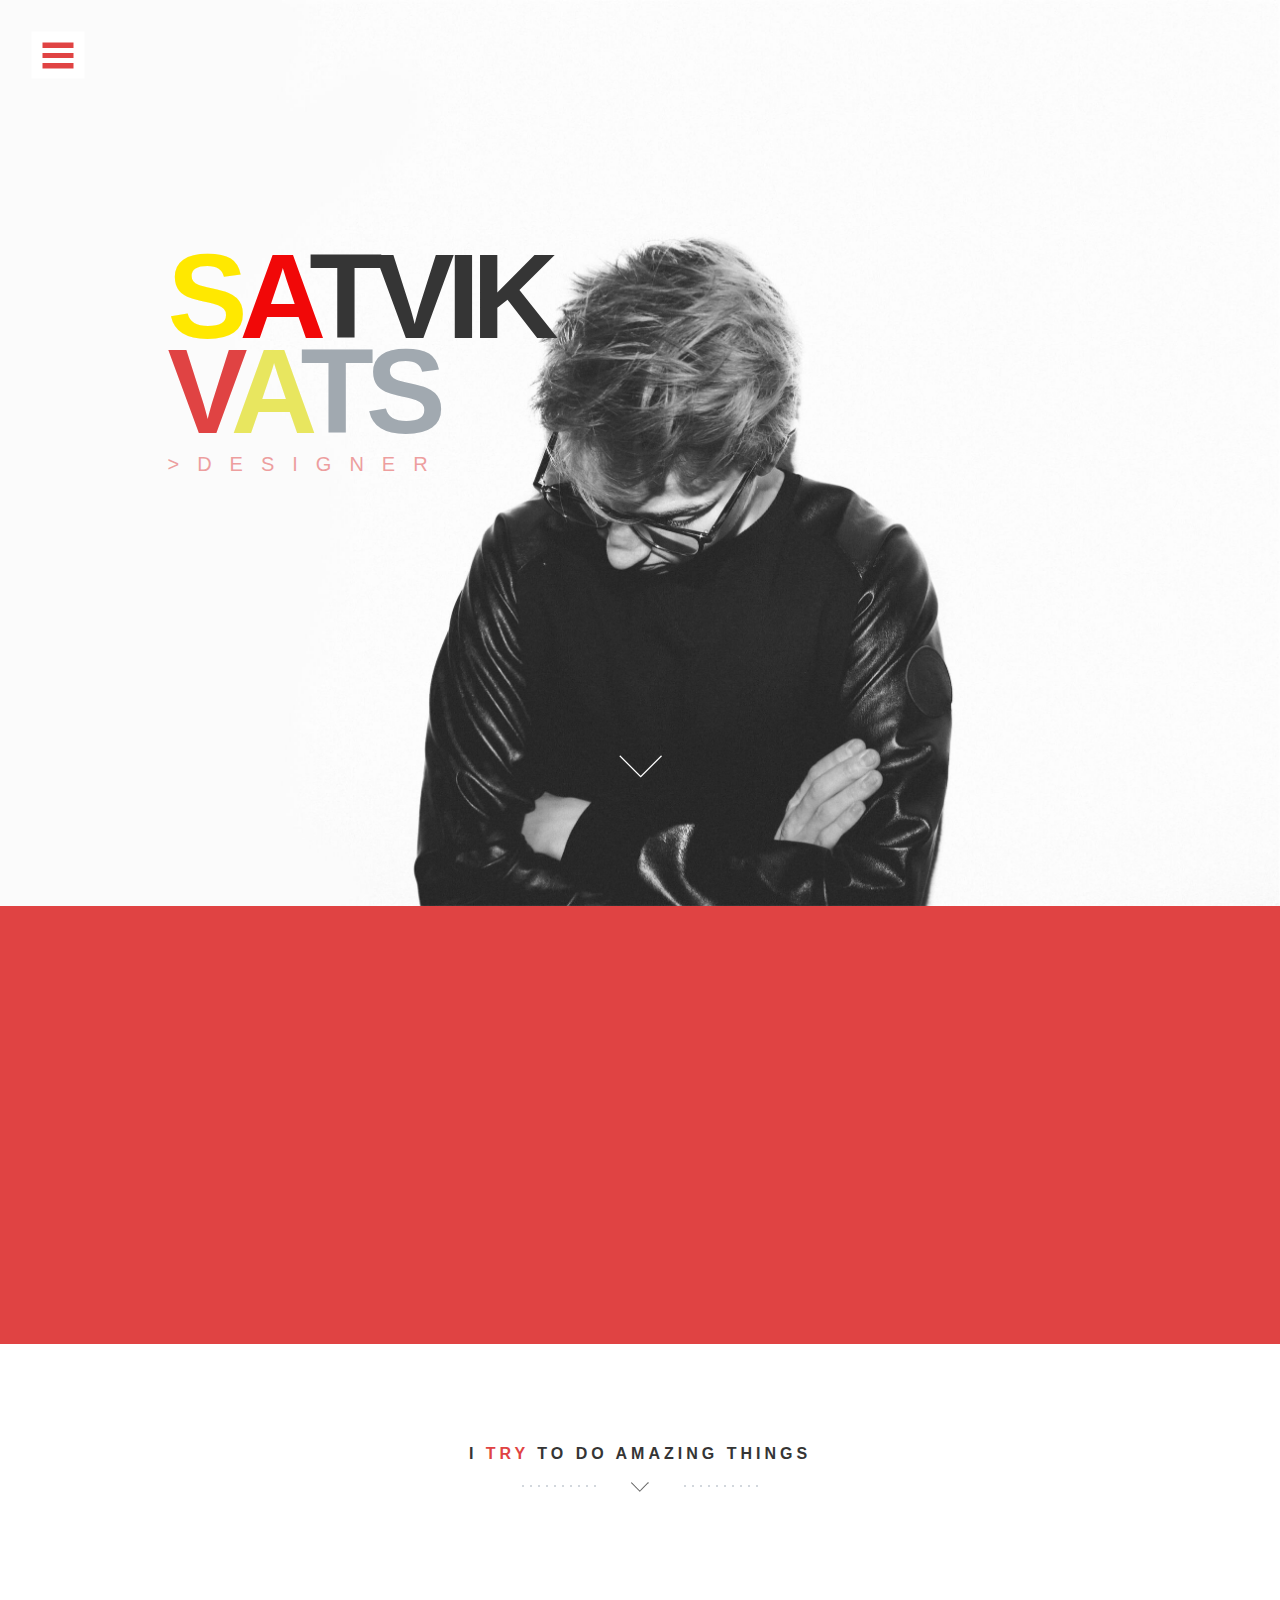
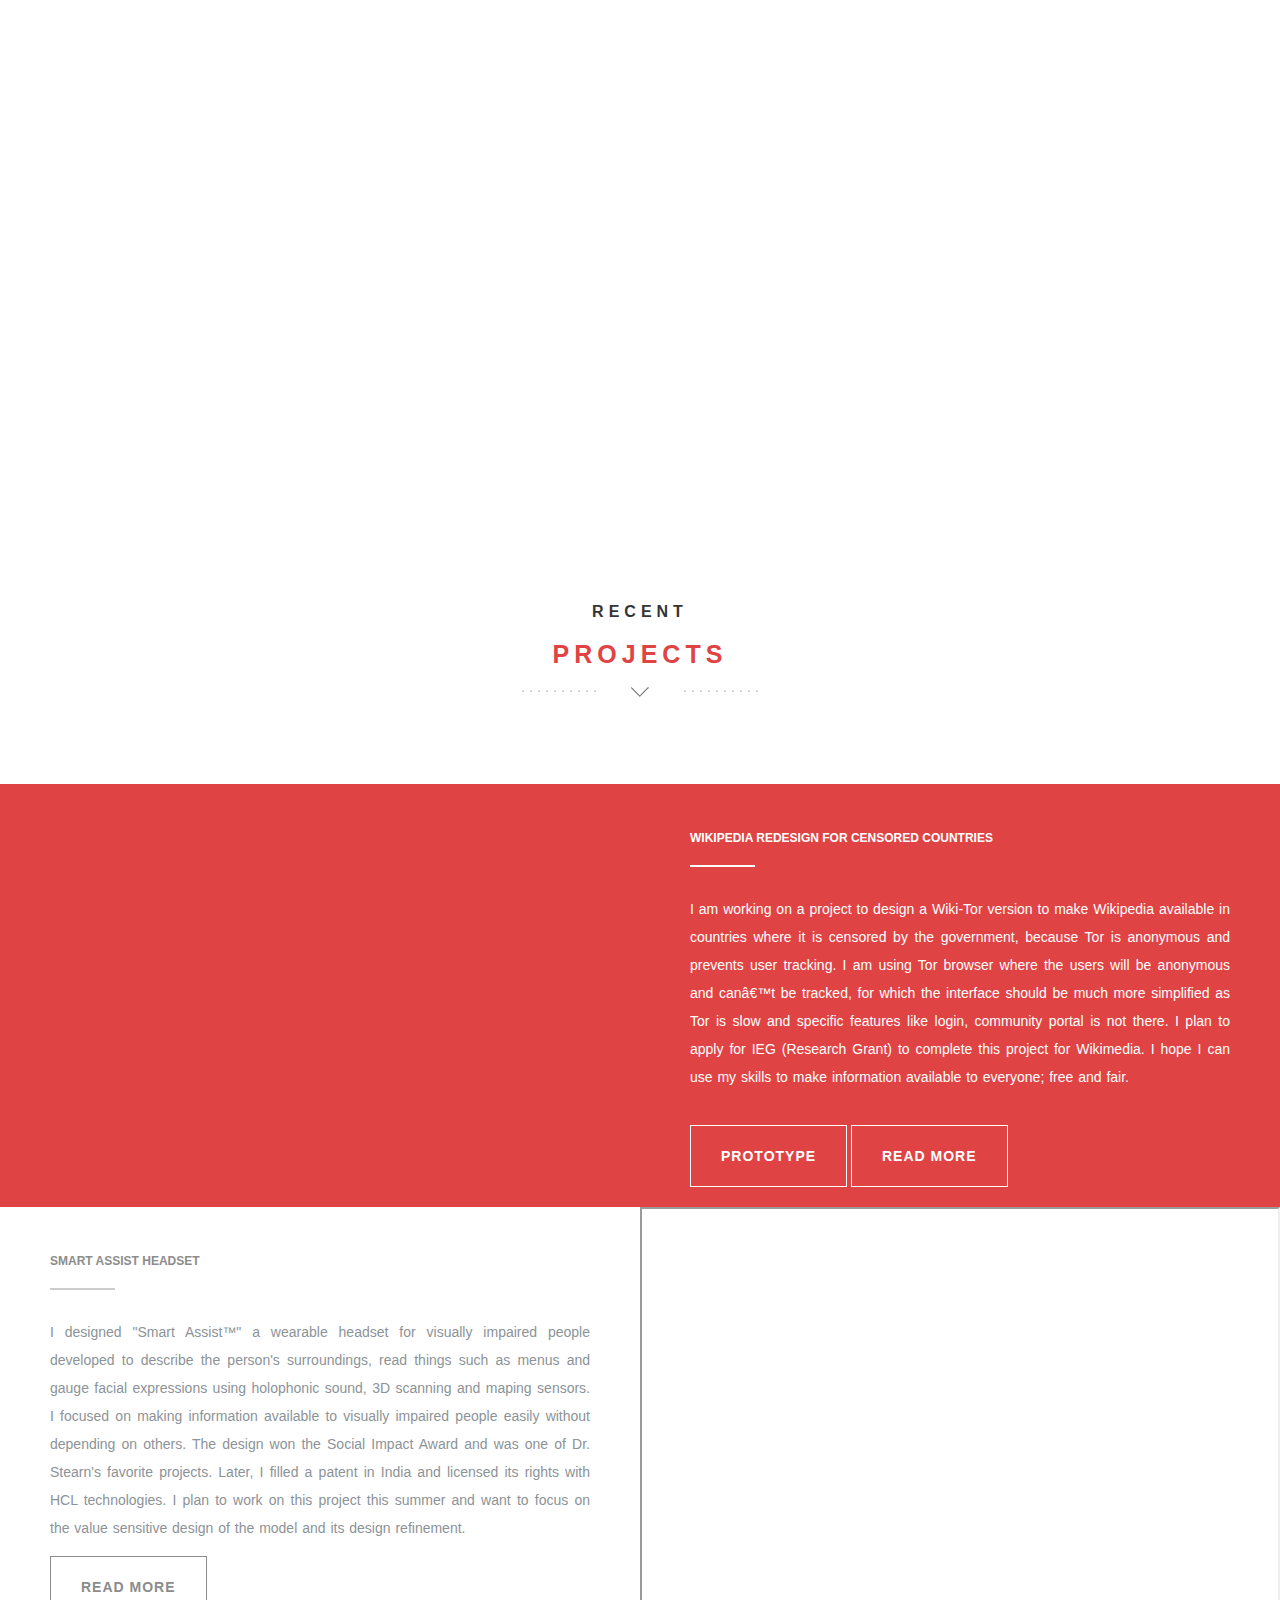
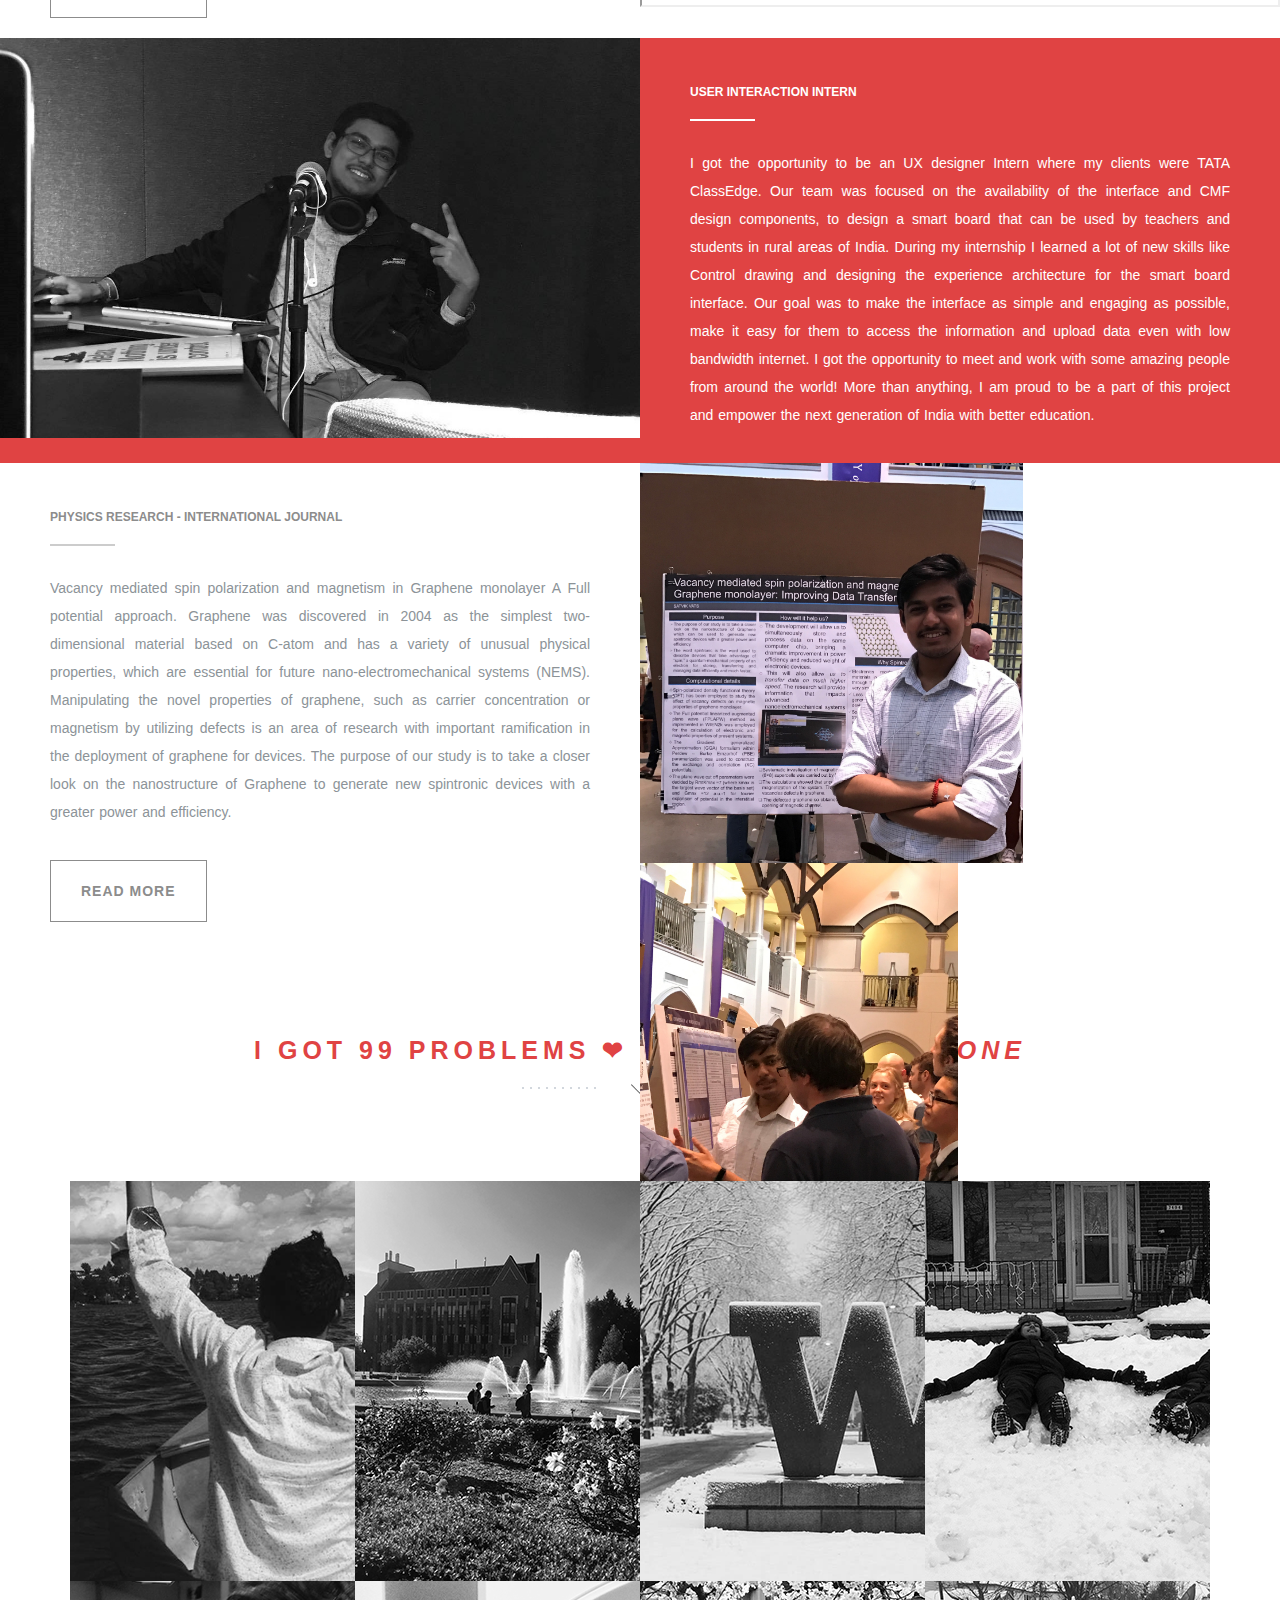
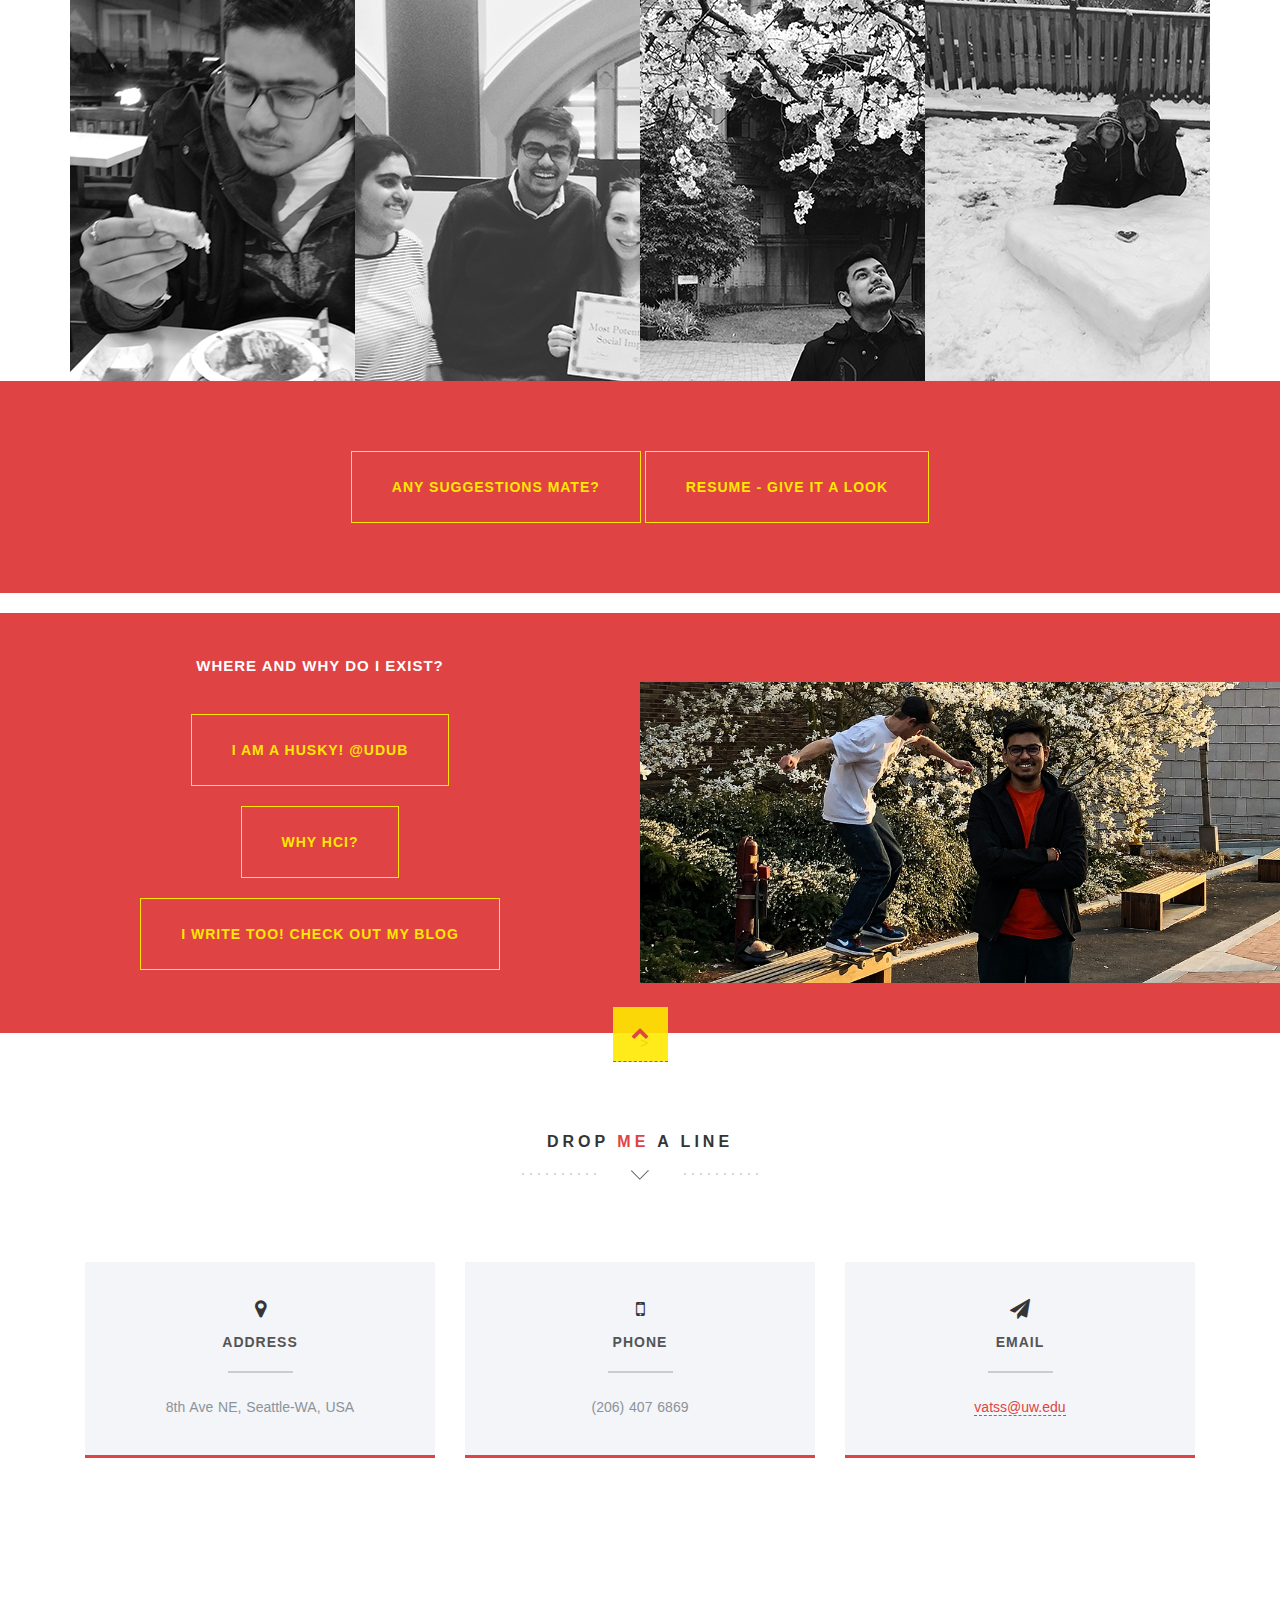
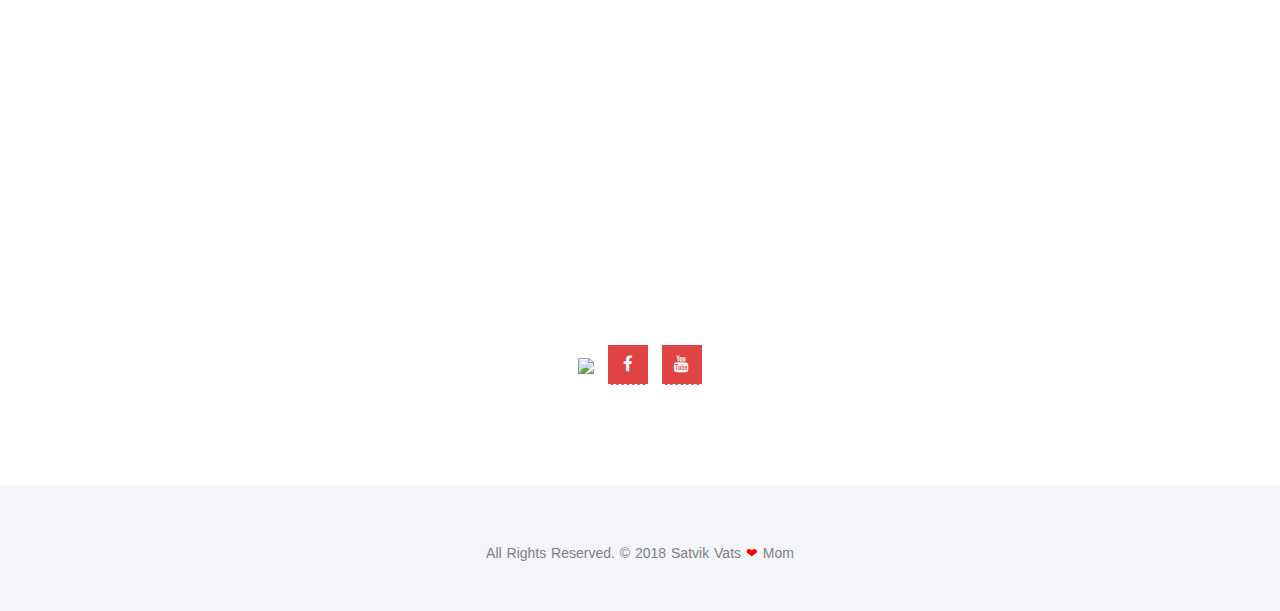
==== commit 3c91606f: "Updating" ====
--- a/index.html
+++ b/index.html
@@ -497,7 +497,7 @@
 					    <h1><span>Where and why do I exist?</span></h1><!-- Heading -->
 				      <a href="http://www.washington.edu/about/" class="outline-btn">I am a husky! @UDub</a><br>
                       			<br><a href="https://drive.google.com/file/d/1WtAYYTLGuxkdhFMvGcoPelyqizNn4AVL/view?usp=sharing" class="outline-btn">Why HCI?</a><Br>
-					     <br><a href="https://drive.google.com/file/d/1WtAYYTLGuxkdhFMvGcoPelyqizNn4AVL/view?usp=sharing" class="outline-btn">I write too! Check out my blog</a>
+					     <br><a href="https://bigfeed.wordpress.com/" class="outline-btn">I write too! Check out my blog</a>
 					</div>
 					<br><div class="col-md-6 nopadding features-intro-img">
 						 <div class="about-image" ><img src="img/satvik spring.png" style='height: 100%; width: 100%; object-fit: contain'/>></div><!-- Right Image -->
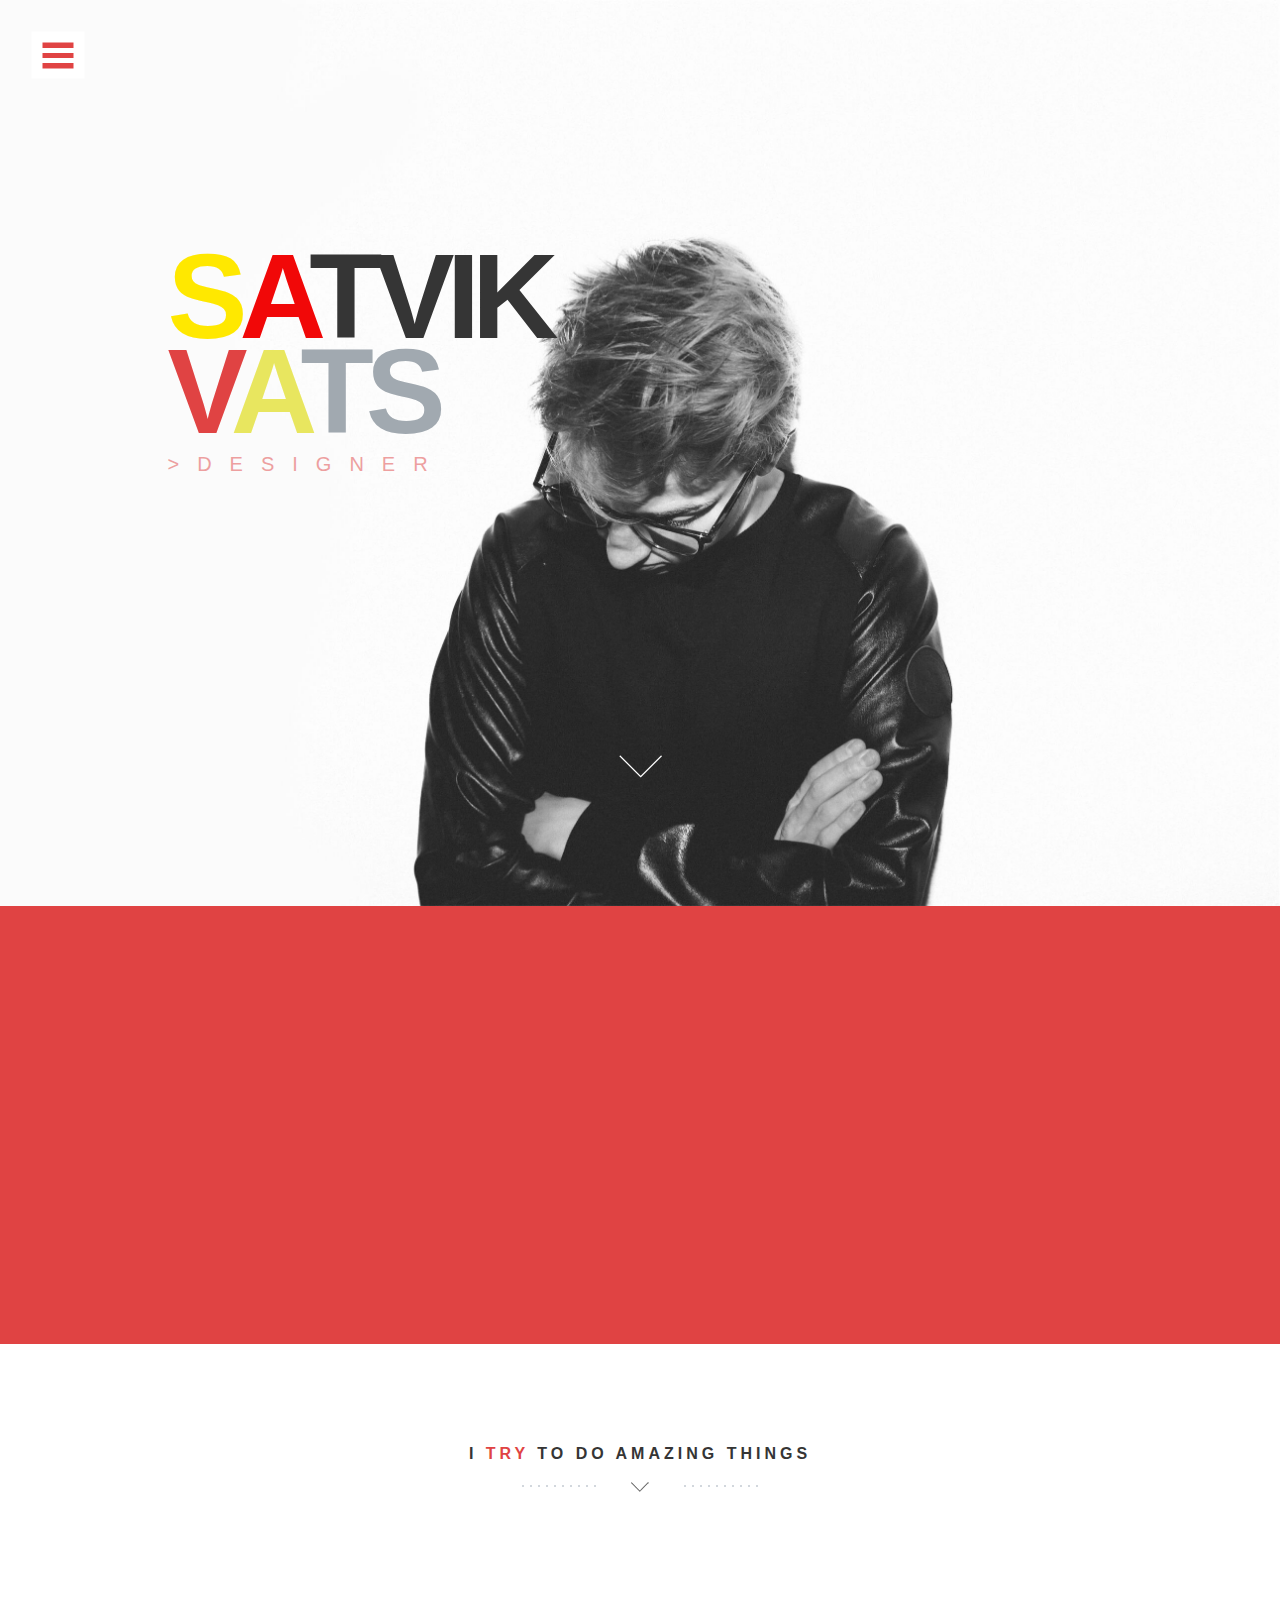
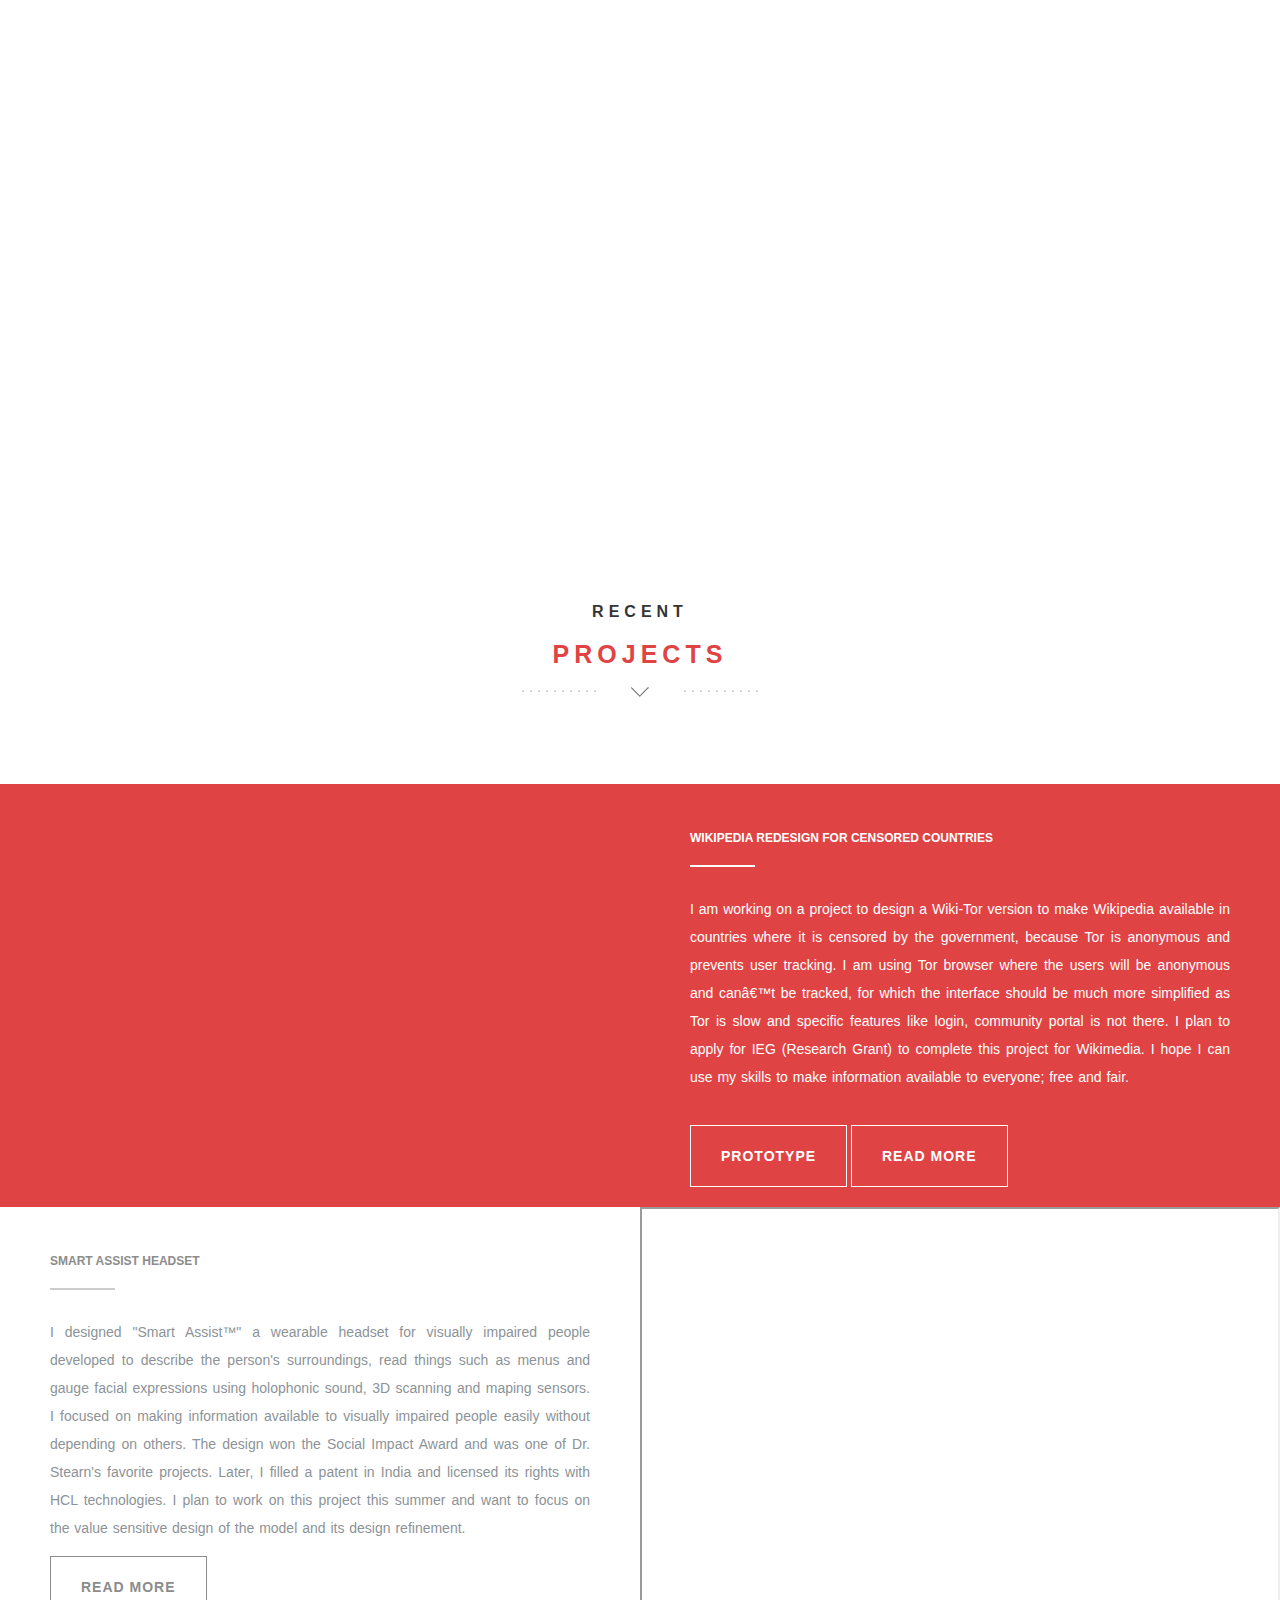
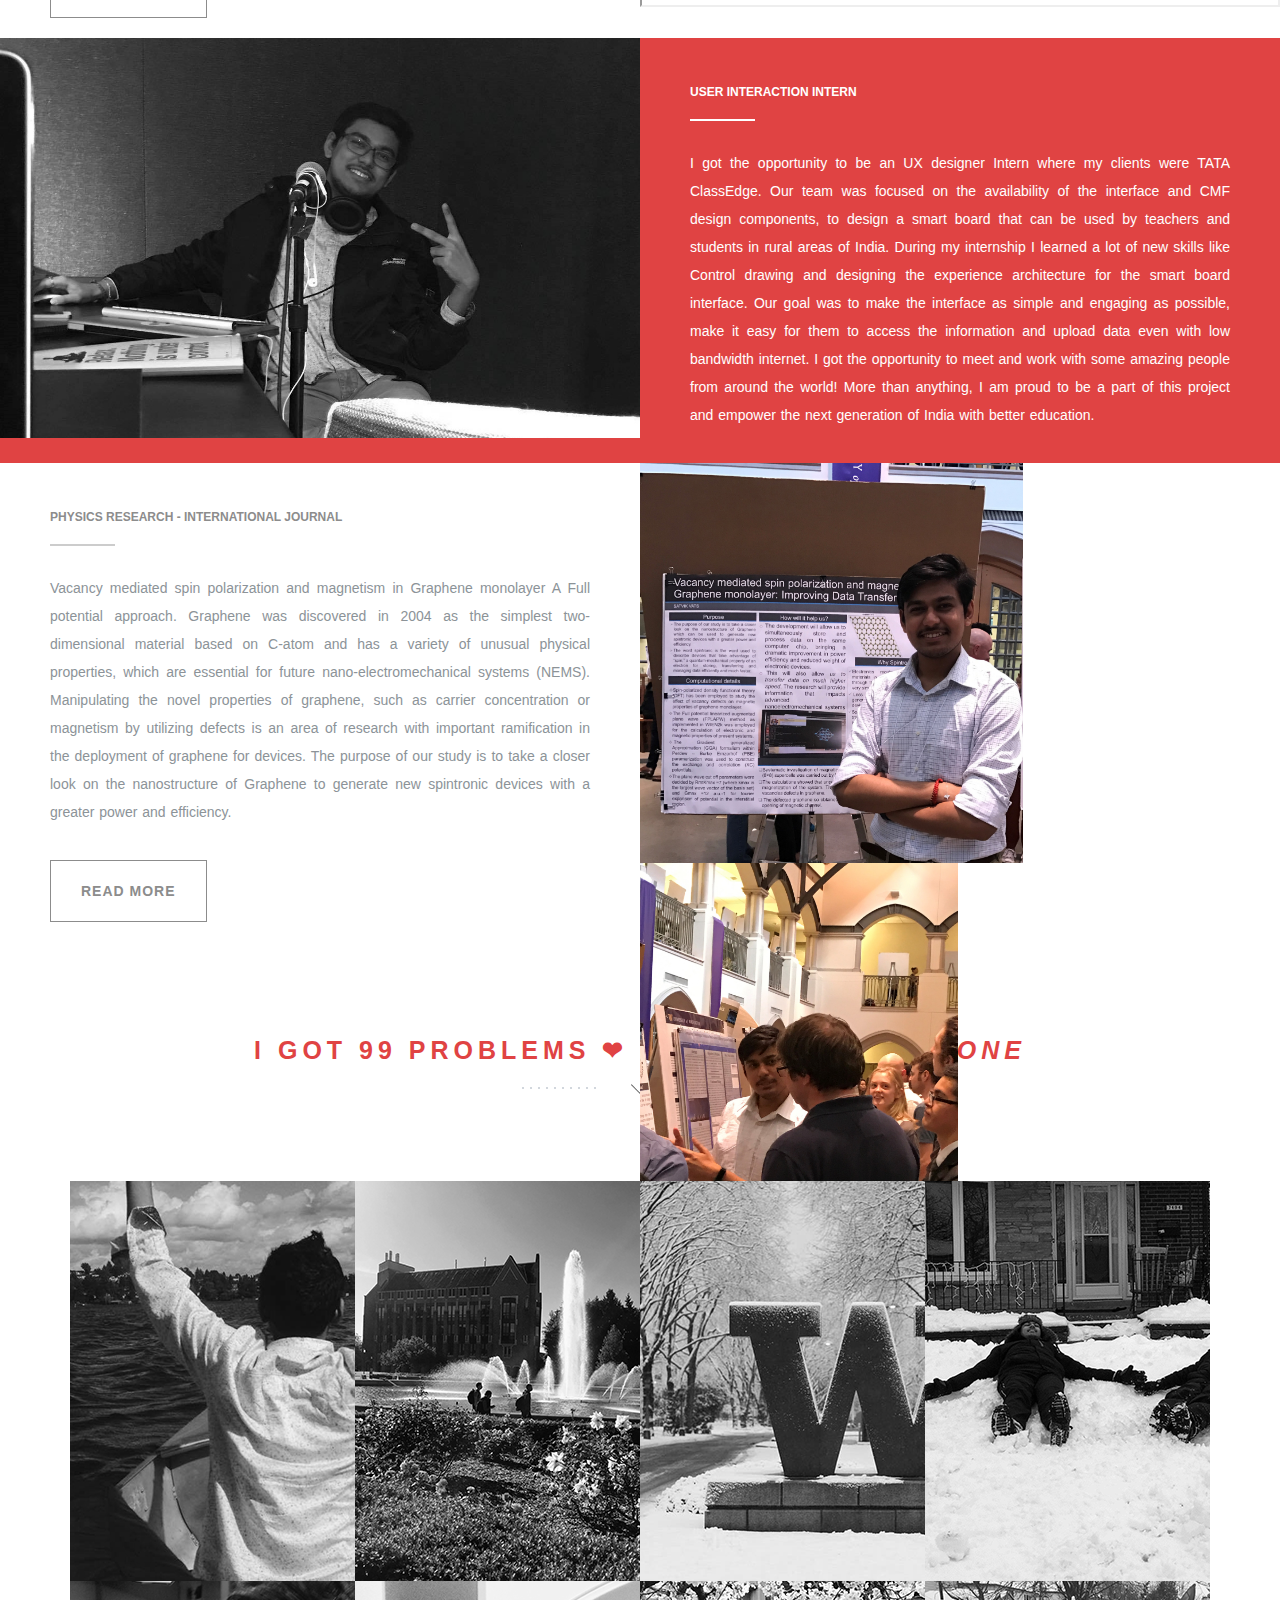
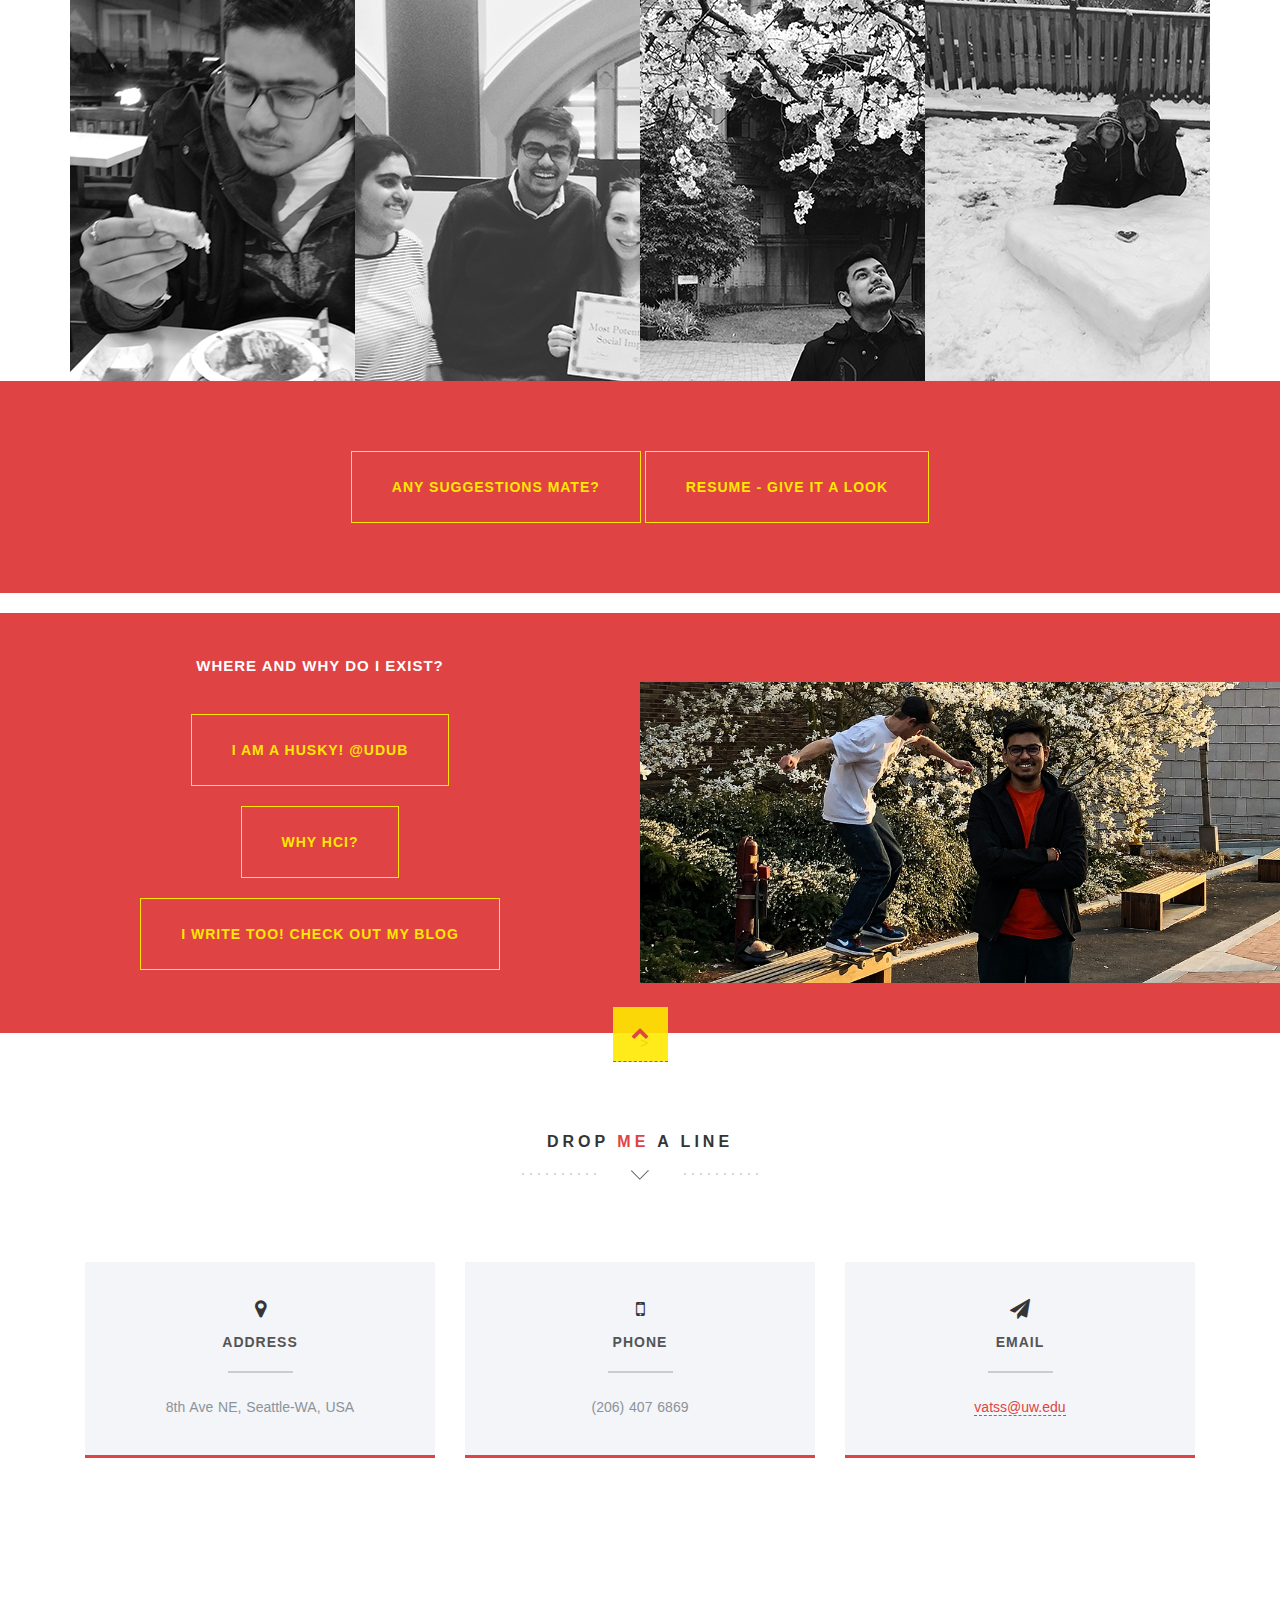
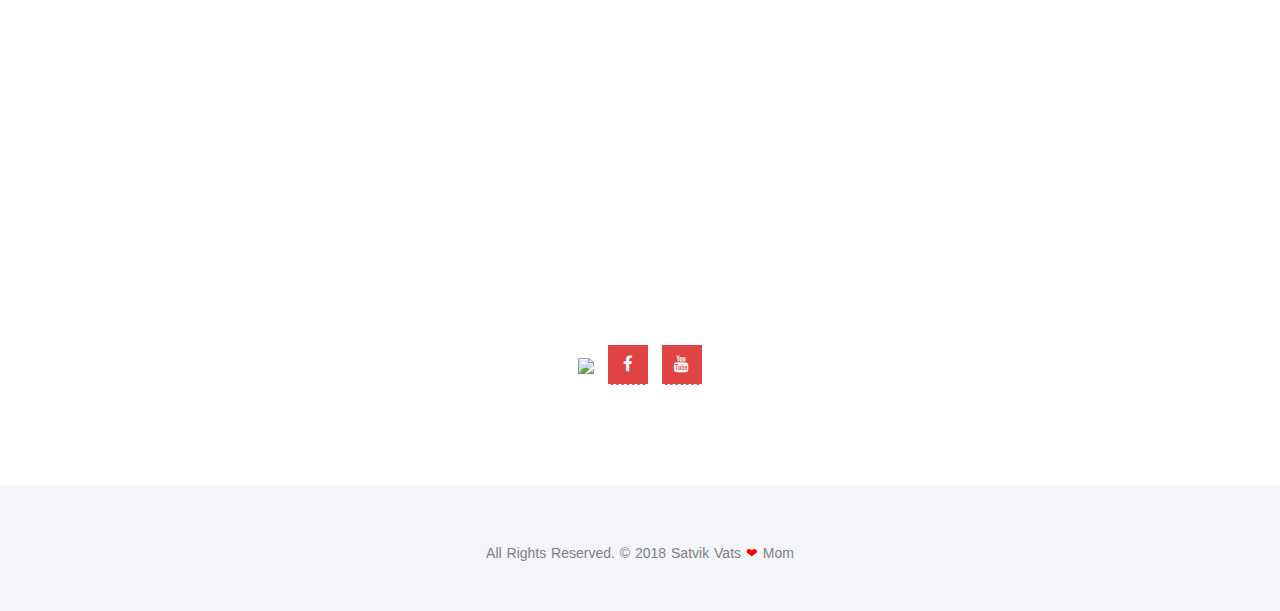
==== commit abd67103: "Updating" ====
--- a/index.html
+++ b/index.html
@@ -496,8 +496,8 @@
 				  <div class="col-md-6 nopadding subscribe text-center">
 					    <h1><span>Where and why do I exist?</span></h1><!-- Heading -->
 				      <a href="http://www.washington.edu/about/" class="outline-btn">I am a husky! @UDub</a><br>
-                      			<br><a href="https://drive.google.com/file/d/1WtAYYTLGuxkdhFMvGcoPelyqizNn4AVL/view?usp=sharing" class="outline-btn">Why HCI?</a><Br>
-					     <br><a href="https://bigfeed.wordpress.com/" class="outline-btn">I write too! Check out my blog</a>
+            	<br><a href="https://drive.google.com/file/d/1WtAYYTLGuxkdhFMvGcoPelyqizNn4AVL/view?usp=sharing" class="outline-btn">Why HCI?</a><Br>
+					    <br><a href="https://bigfeed.wordpress.com/" class="outline-btn">I write too! Check out my blog</a>
 					</div>
 					<br><div class="col-md-6 nopadding features-intro-img">
 						 <div class="about-image" ><img src="img/satvik spring.png" style='height: 100%; width: 100%; object-fit: contain'/>></div><!-- Right Image -->
